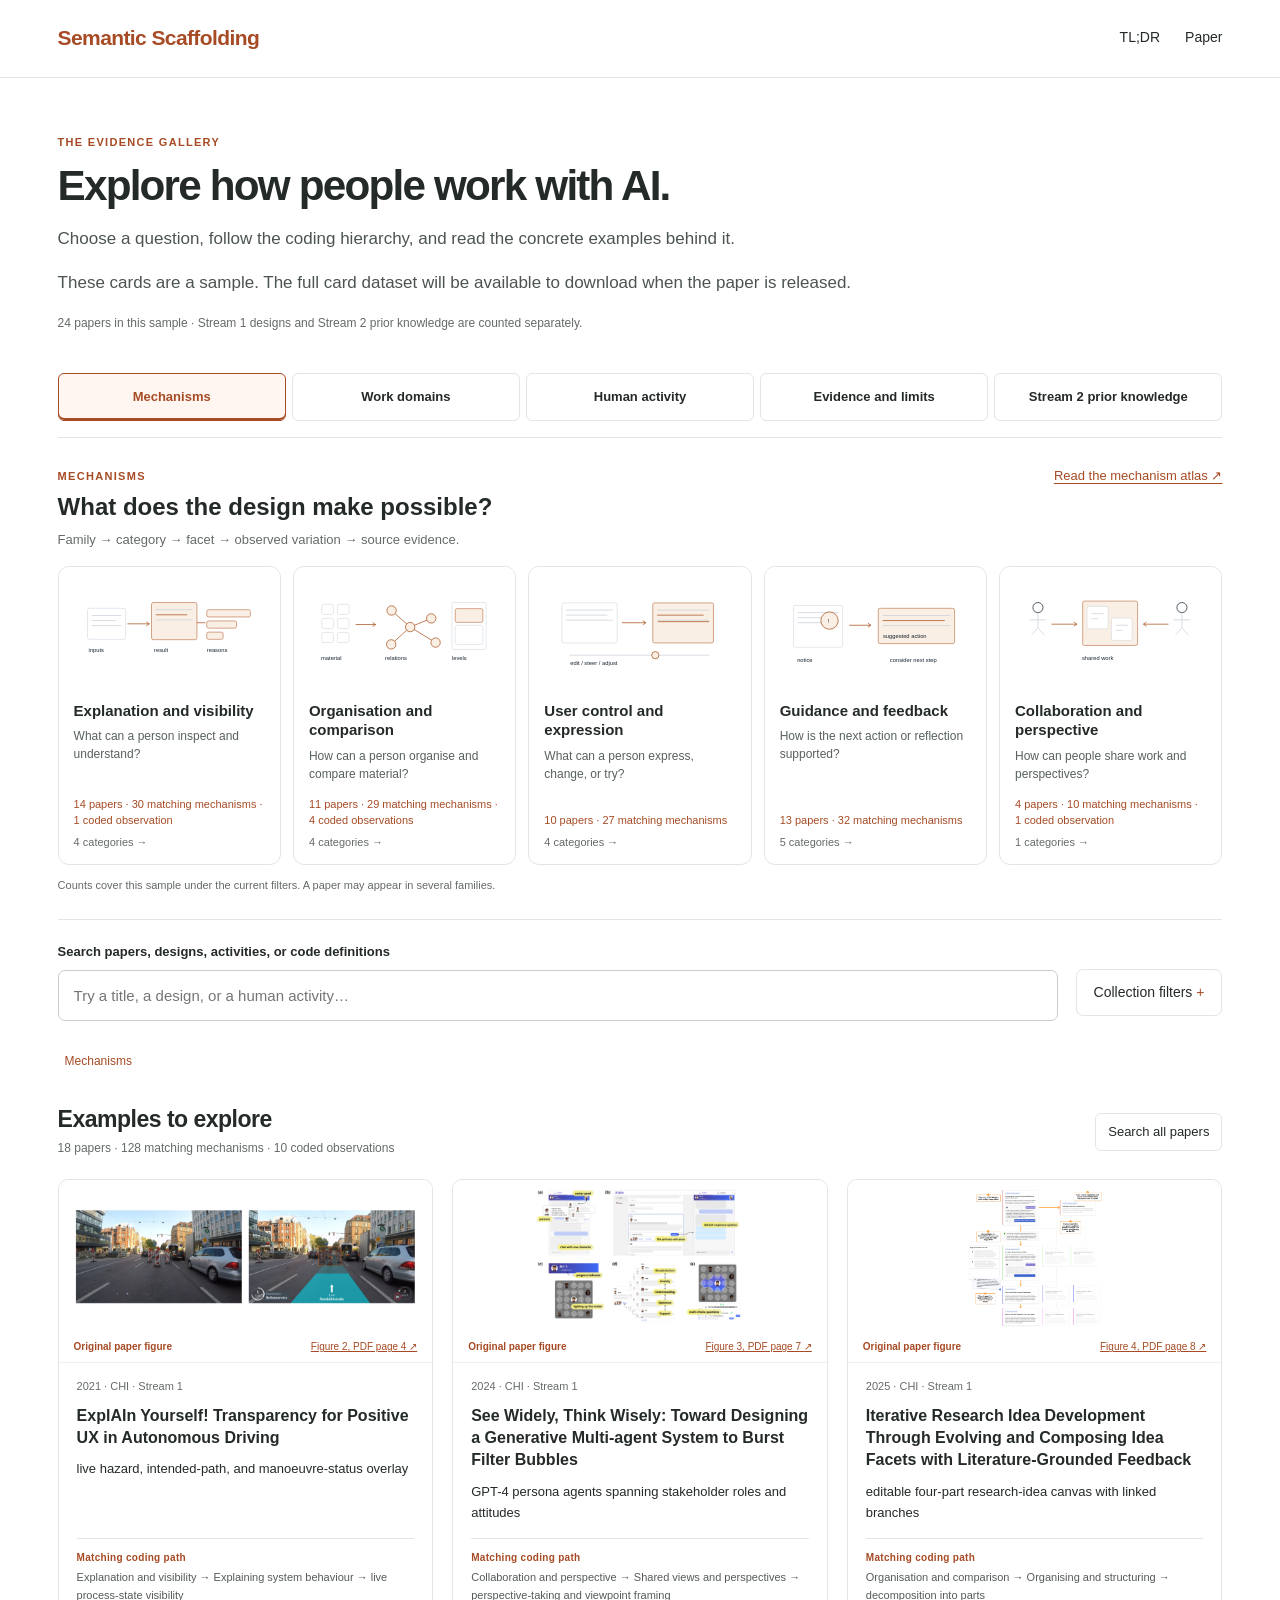
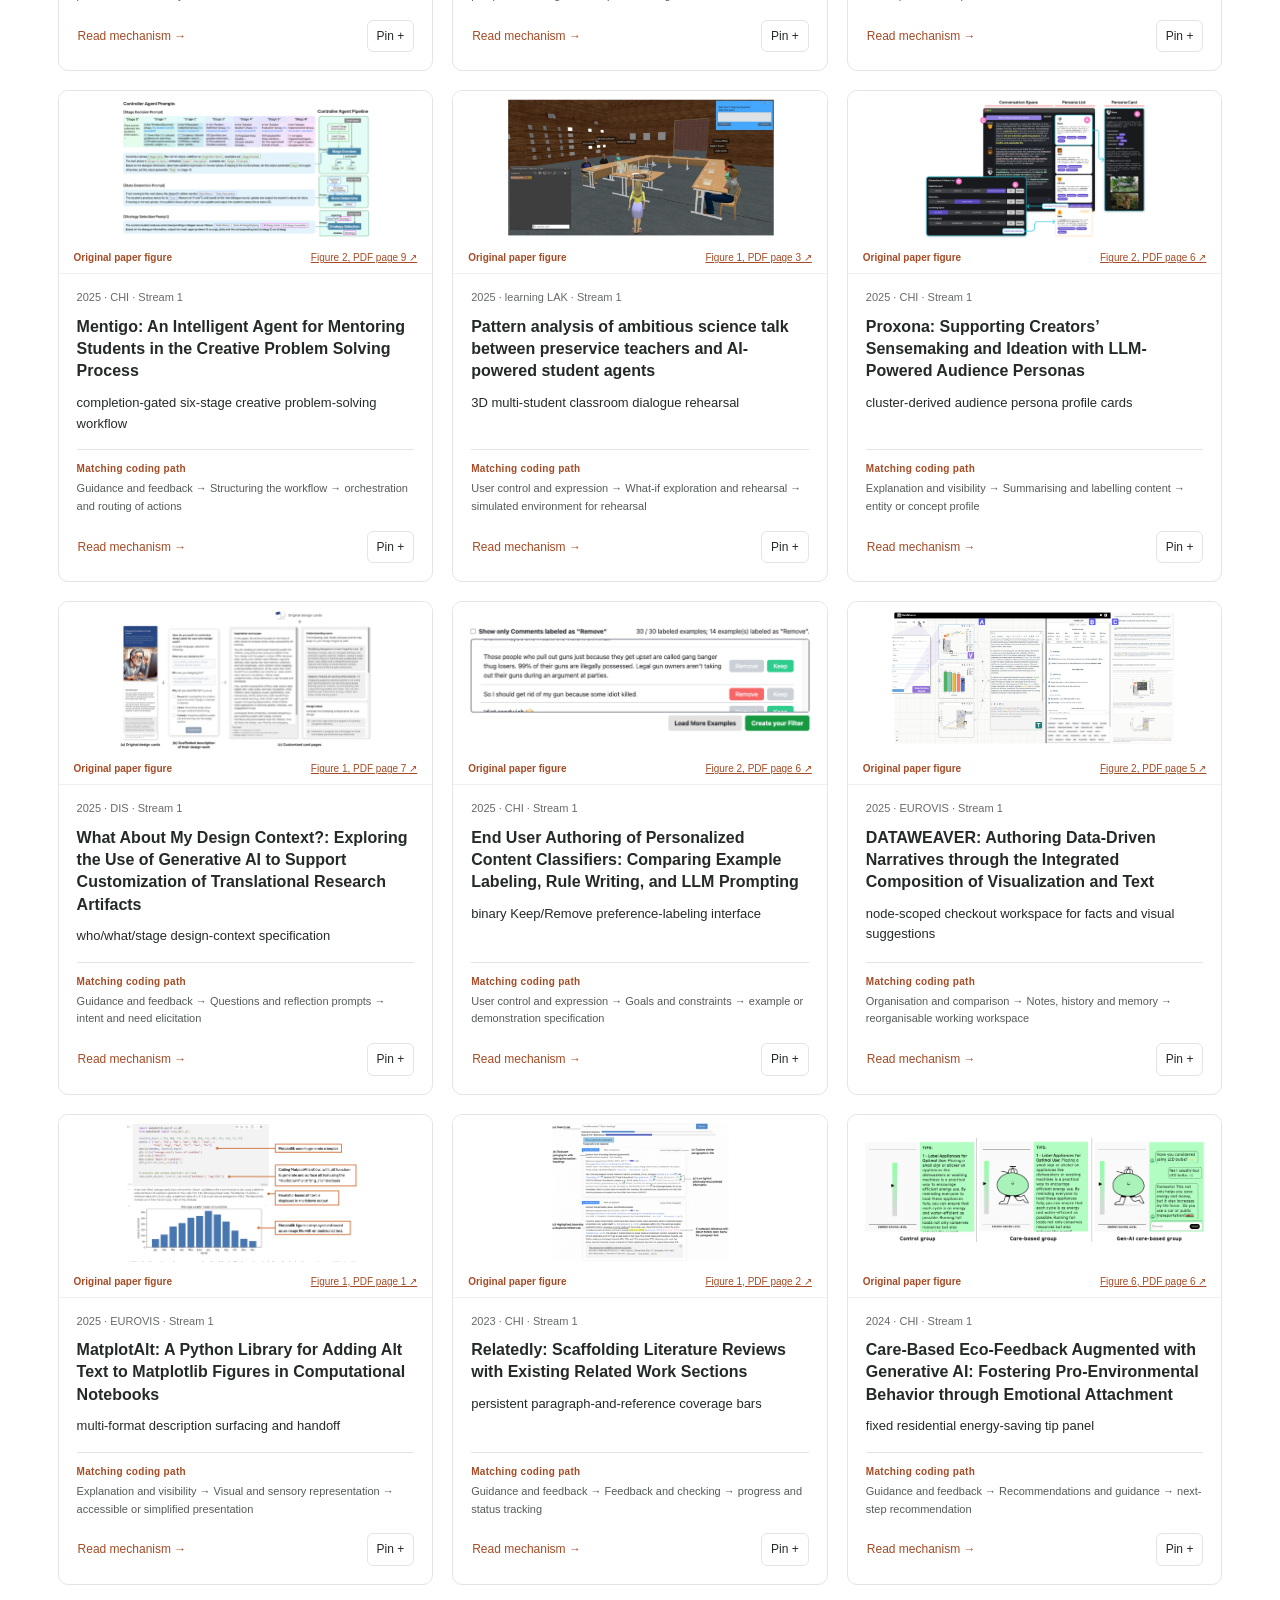
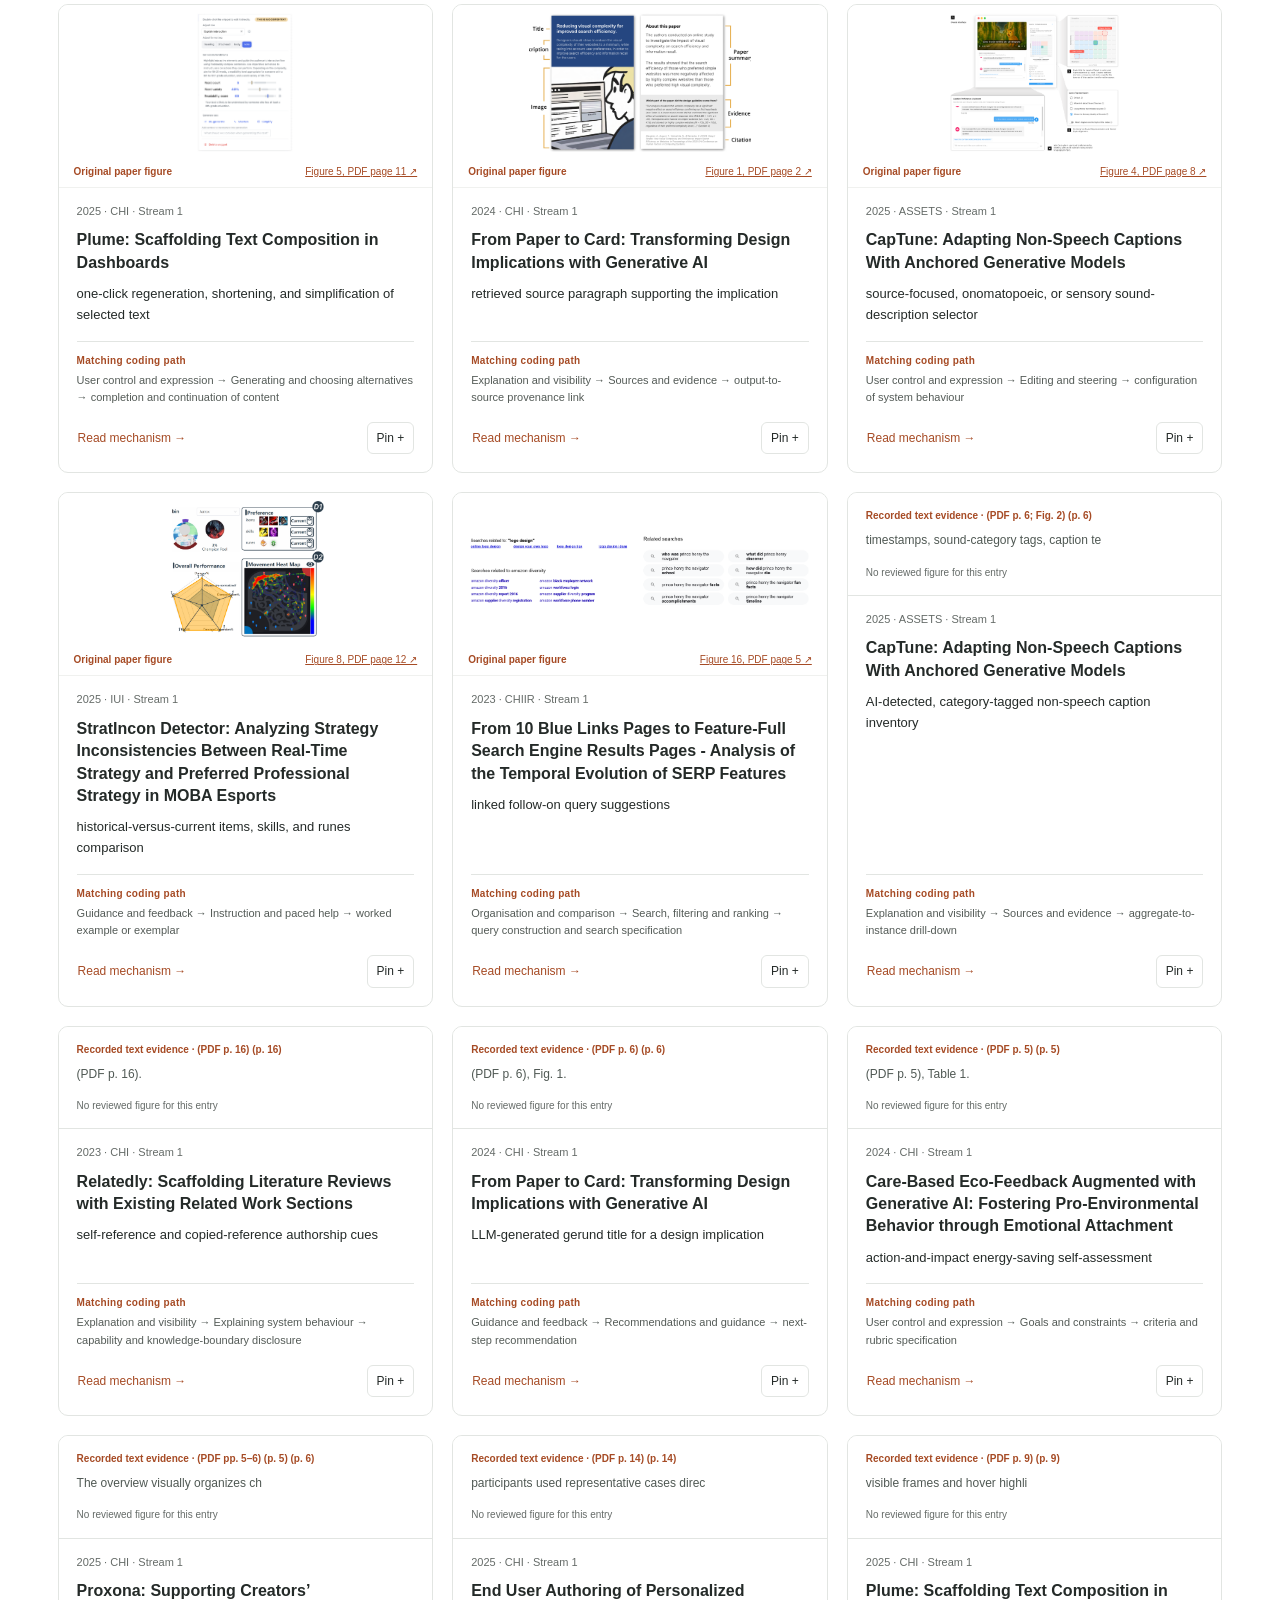
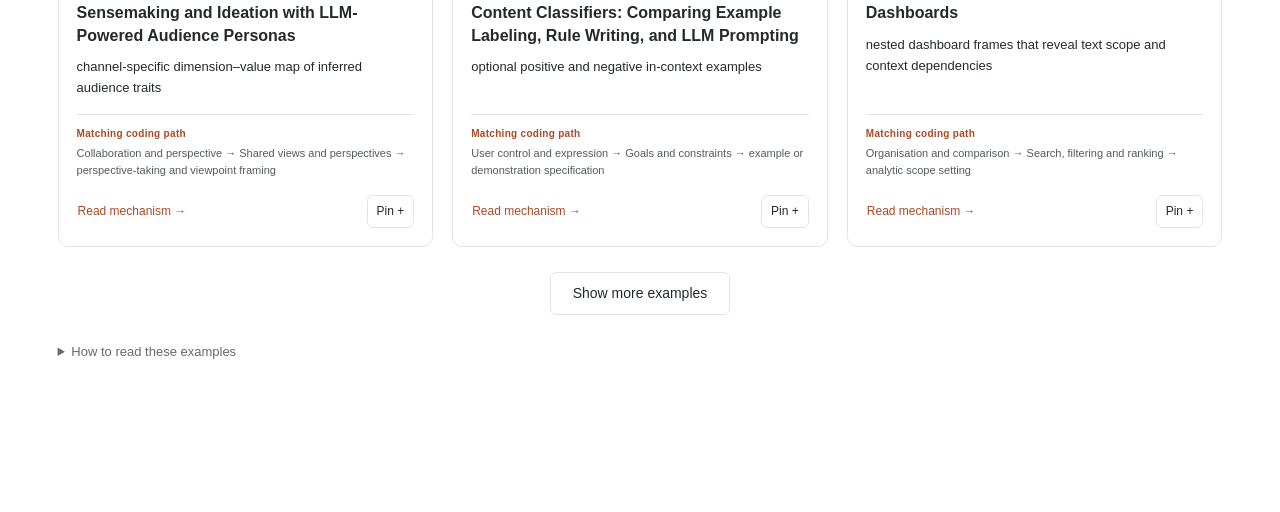
==== card-gallery.html @ 91da5e87 "Publish the working draft with a sample evidence gallery" ====
<!DOCTYPE html>

<html lang="en"><head><meta charset="utf-8"/><meta content="width=device-width,initial-scale=1" name="viewport"/>
<title>Explore the evidence · Semantic Scaffolding</title>
<link href="paper-cards.css" rel="stylesheet"/><link href="unified-cards.css" rel="stylesheet"/>
<script defer="" src="paper-cards.js"></script><script defer="" src="unified-cards.js"></script><link href="https://semantic-scaffoldings.github.io/card-gallery.html" rel="canonical"/><style>.public-draft-label{font:500 .72rem/1.4 system-ui;color:#6c7470;letter-spacing:.06em;text-transform:uppercase}.reader-project-context:empty{display:none}</style></head>
<body><a class="skip" href="#card-results">Skip to examples</a>
<header class="gallery-header"><a class="brand" href="index.html">Semantic Scaffolding</a><nav aria-label="Publication"><a href="index.html">TL;DR</a><a href="living-paper.html">Paper</a></nav></header>
<main>
<header class="gallery-intro"><p class="eyebrow">The evidence gallery</p><h1>Explore how people work with AI.</h1><p>Choose a question, follow the coding hierarchy, and read the concrete examples behind it.</p><p class="gallery-sample-note">These cards are a sample. The full card dataset will be available to download when the paper is released.</p><p class="inventory">24 papers in this sample · Stream 1 designs and Stream 2 prior knowledge are counted separately.</p></header>
<section aria-labelledby="family-heading" class="design-entry"><nav aria-label="Ways to explore the evidence" class="coding-lenses" id="coding-lenses"></nav><div class="section-heading"><div><p class="eyebrow" id="route-eyebrow">Mechanisms</p><h2 id="family-heading">What does the design make possible?</h2><p class="route-description" id="route-description">Family → category → facet → observed variation → source evidence.</p></div><a href="design-space-atlas.html" id="route-atlas-link">Read the mechanism atlas ↗</a></div><div aria-live="polite" class="family-tiles" id="family-tiles"><p class="loading-state">Loading the mechanism families…</p></div><p class="family-count-scope" id="family-count-scope"></p></section>
<section aria-label="Explore examples" class="gallery-workspace">
<div class="gallery-toolbar"><div class="gallery-search"><label for="gallery-search">Search papers, designs, activities, or code definitions</label><input autocomplete="off" id="gallery-search" placeholder="Try a title, a design, or a human activity…" type="search"/><div class="code-search" hidden="" id="code-search"></div></div><details class="gallery-filters"><summary>Collection filters <span id="filter-badge"></span></summary><div class="filter-fields">
<label for="filter-view">Browse<select id="filter-view"><option value="ai">AI systems</option><option value="theory">Theory &amp; prior work</option><option value="pending">Awaiting scope check</option><option value="all">All sample papers</option></select></label>
<label for="filter-type">Card type<select id="filter-type"><option value="">All card types</option><option value="mechanism">Mechanism</option><option value="lineage">Theory lineage</option><option value="claim">Knowledge claim</option></select></label>
<label for="filter-stream">Stream<select id="filter-stream"><option value="">Both streams</option><option>Stream 1</option><option>Stream 2</option></select></label>
<label for="filter-learning">Learning membership<select id="filter-learning"><option value="">All assessments</option><option value="within">Proposed within</option><option value="outside">Assessed outside</option><option value="unassessed">Unassessed</option></select></label>
<label for="filter-year">Publication year<select id="filter-year"><option value="">All years</option></select></label>
<label for="filter-scope">Scope state<select id="filter-scope"><option value="">All scope states</option><option value="retained_ai_indication">AI indication retained</option><option value="owner_checked_ai">Owner checked AI</option><option value="awaiting_owner_check">Awaiting AI check</option><option value="pending">Pending reconciliation</option><option value="comparison_only">Non-AI comparison</option><option value="retained_full_text_correction">Retained correction</option><option value="prior_work">Stream 2 prior work</option></select></label>
<button id="clear-filters" type="button">Reset exploration</button></div></details></div>
<div class="coding-navigation" id="coding-navigation"></div>
<div class="results-heading"><div><h2 id="results-title">Examples to explore</h2><p aria-live="polite" id="gallery-count" role="status">Loading the paper index…</p></div><button id="all-papers" type="button">Search sample papers</button></div>
<p class="gallery-notice" hidden="" id="gallery-notice" role="status"></p><div class="example-grid" id="card-results"></div><button class="more-papers" hidden="" id="more-papers" type="button">Show more examples</button>
<details class="coverage-note"><summary>How to read these examples</summary><p>Codes describe recorded designs and activities. Their presence is not evidence of effectiveness. Counts use distinct papers and exact matching mechanisms or coded observations after your filters. Categories may overlap. Original figures appear only where a reviewed crop matches the exact mechanism and card version; other examples show their recorded text evidence. A paper without current source-bound coding remains searchable in All papers.</p><p id="coding-coverage"></p><a href="living-paper.html#review-method">Review methods</a> · <a href="living-paper.html#review-method">Review methods</a></details>
</section>
<aside aria-label="Pinned examples" class="comparison-tray" hidden="" id="comparison-tray"></aside>
<dialog aria-labelledby="comparison-title" class="comparison-dialog" id="comparison-dialog"><div class="detail-tools"><h2 id="comparison-title">Compare examples</h2><button data-close-compare="" type="button">Close comparison</button></div><p>Only recorded design, activity, and evidence are shown. Missing information stays unreported.</p><div id="comparison-content"></div></dialog>
<dialog aria-label="Paper cards" class="gallery-detail" id="paper-detail"><div class="empty-detail"><h2>Choose an example</h2><p>Read its recorded design and source evidence here.</p></div></dialog>
<noscript><section class="gallery-workspace"><h2>Explore the design families</h2><p>The static atlas includes family and category definitions, illustrations, and linked examples.</p><ul><li><a href="design-space-atlas.html#FC-A1">Explanation and visibility</a></li><li><a href="design-space-atlas.html#FC-A2">Organisation and comparison</a></li><li><a href="design-space-atlas.html#FC-A3">User control and expression</a></li><li><a href="design-space-atlas.html#FC-A4">Guidance and feedback</a></li><li><a href="design-space-atlas.html#FC-A5">Collaboration and perspective</a></li></ul><p><a href="design-space-atlas.html">All categories and facets in the design atlas</a> · <a href="paper-cards-data/index.json">Download the sample paper index</a></p></section><style>.family-tiles,.coding-lenses,.gallery-workspace:has(#card-results){display:none}</style></noscript>
</main></body></html>
---- paper-cards.css ----
.card-reading{min-width:0;overflow-wrap:anywhere}.card-reading h2{font-size:25px;line-height:1.25;margin:6px 0 12px}.card-reading .eyebrow{color:#a9502c;font-size:10px;font-weight:600;text-transform:uppercase;letter-spacing:1px}.card-reading .detail-meta,.card-provenance{font-size:12px;color:#766d61}.detail-tabs{display:flex;gap:7px;flex-wrap:wrap;margin:18px 0}.detail-tabs button,.card-section-nav button{font:inherit;font-size:14px;padding:7px 10px;border:1px solid #ded6ca;background:#fffaf2;border-radius:6px;cursor:pointer;color:inherit}.detail-tabs button[aria-pressed=true]{background:#a9502c;color:#fff;border-color:#a9502c}.card-overview{padding:17px;background:#faf2e5;border:1px solid #e8dac7;border-radius:10px;margin:18px 0}.card-overview>.eyebrow{margin:0 0 12px}.card-overview dl{display:grid;grid-template-columns:1fr 1fr;gap:16px;margin:0}.card-overview dt{font-size:14px;font-weight:600;margin-bottom:5px}.card-overview dd{font-size:16px;line-height:1.6;margin:0;color:#504c42}.card-section-nav{display:flex;flex-wrap:wrap;gap:7px;margin:20px 0;padding:12px 0;border-block:1px solid #e4ddd1}.card-section-nav button:hover{border-color:#a9502c}.card-section{margin:25px 0;scroll-margin-top:20px}.card-section h3{font-size:20px;line-height:1.3}.card-section h4{font-size:16px;line-height:1.4}.card-section p{font-size:16px;line-height:1.65}.card-row{display:grid;grid-template-columns:minmax(95px,23%) minmax(0,1fr);gap:12px;border-top:1px solid #eee6d8;padding:11px 0;font-size:16px;white-space:pre-wrap;line-height:1.6}.card-key{color:#82715a;font-size:14px}.card-value blockquote{margin:10px 0;padding-left:12px;border-left:2px solid #d6ad86;color:#536159}.card-provenance{border-top:1px solid #e4ddd1;padding-top:14px}.paper-tile{width:100%;display:block;text-align:left;border:1px solid #ded6ca;border-radius:9px;background:#fffdf8;margin:0 0 10px;padding:14px;cursor:pointer;color:inherit}.paper-tile:hover,.paper-tile[aria-pressed=true]{border-color:#a9502c;background:#fff5e8}.paper-tile strong{font-size:15px;line-height:1.4;display:block}.paper-tile small{display:block;margin:6px 0;color:#776e61;font-size:11px}.tile-types{display:flex;flex-wrap:wrap;gap:5px;font-size:10px}.tile-types span{border-radius:15px;padding:3px 7px;background:#f1e9dc;color:#825431}.card-reading :focus-visible{outline:3px solid #ce8250;outline-offset:3px}@media(max-width:600px){.card-overview dl{grid-template-columns:1fr}.card-row{display:block;line-height:1.6}.card-key{margin-bottom:5px}}
.card-use-note{padding:10px 14px;border-left:3px solid #a9502c;background:#fff5e8;color:#594839;font-size:14px;line-height:1.5}
.card-reader{font-size:var(--reader-small,14px);line-height:1.5;margin:12px 0 18px;color:#504c42}.card-reader strong{font-weight:600}

.card-provenance summary{font-size:14px;cursor:pointer;color:#655d52}.card-provenance>p{font-size:12px;line-height:1.6;margin:12px 0 0}
.card-notes .card-value>p{margin:0 0 10px}.card-notes .card-value>:last-child{margin-bottom:0}.card-notes code{font-size:.9em;padding:1px 4px;border-radius:3px;background:#f3f4f3;color:inherit;white-space:normal;overflow-wrap:anywhere}
---- unified-cards.css ----
:root{color-scheme:light;--orange:#a64b25;--ink:#242a28;--muted:#656b68;--line:#e2e5e2;--paper:#fff;--tint:#fff6f1}*{box-sizing:border-box}body{margin:0;background:#fff;color:var(--ink);font:15px/1.55 "Segoe UI",Arial,sans-serif}a{color:var(--orange)}button,input,select{font:inherit;color:inherit}button,a,input,select,summary{touch-action:manipulation}button,summary{cursor:pointer}button:disabled{cursor:default;opacity:.45}:focus-visible{outline:3px solid var(--orange);outline-offset:4px}button{border:1px solid var(--line);border-radius:6px;background:#fff;padding:9px 13px}button:hover{border-color:var(--orange)}[hidden]{display:none!important}.skip{position:fixed;z-index:20;top:-60px;left:12px;background:#fff;padding:10px}.skip:focus{top:0}.gallery-header{display:flex;justify-content:space-between;align-items:center;padding:22px 4.5%;border-bottom:1px solid var(--line);gap:20px}.brand{text-decoration:none;font-size:21px;font-weight:650;letter-spacing:-.6px}.gallery-header nav{display:flex;gap:25px}.gallery-header nav a{color:var(--ink);text-decoration:none;font-size:14px}.gallery-intro,.design-entry,.gallery-workspace{max-width:1550px;margin:auto;padding-inline:4.5%}.gallery-intro{padding-block:45px 28px}.eyebrow{font-size:11px;font-weight:650;text-transform:uppercase;letter-spacing:1.3px;color:var(--orange)}h1{font-size:clamp(29px,3.3vw,47px);line-height:1.13;font-weight:620;letter-spacing:-1.8px;margin:8px 0 17px}.gallery-intro>p:not(.eyebrow):not(.inventory){font-size:17px;color:#4c5450;max-width:800px}.gallery-intro .inventory{font-size:12px;color:var(--muted);margin-top:18px}.section-heading{display:flex;align-items:baseline;justify-content:space-between;gap:20px;margin-bottom:16px}.section-heading h2{font-size:18px;font-weight:600;margin:0}.section-heading>a{font-size:13px;text-underline-offset:3px}.family-tiles{display:grid;grid-template-columns:repeat(5,minmax(0,1fr));gap:12px}.family-tile{text-align:left;display:flex;flex-direction:column;min-width:0;padding:0;border:1px solid var(--line);border-radius:11px;overflow:hidden;background:#fff}.family-tile[aria-pressed=true]{border-color:var(--orange);box-shadow:0 0 0 1px var(--orange)}.family-tile img{width:100%;height:142px;object-fit:contain;display:block;background:#fff;flex:none}.family-label{font-size:15px;line-height:1.3;font-weight:650;padding:16px 15px 7px}.family-description{font-size:12px;line-height:1.5;color:#58615b;padding:0 15px;display:-webkit-box;-webkit-line-clamp:3;-webkit-box-orient:vertical;overflow:hidden}.family-tile small{font-size:11px;line-height:1.5;color:var(--orange);padding:13px 15px 15px;margin-top:auto}.coding-lenses{display:flex;flex-wrap:wrap;align-items:center;gap:8px;margin:20px 0 32px}.coding-lenses>span{font-size:12px;color:var(--muted);margin-right:5px}.coding-lenses button{padding:7px 12px;border-radius:20px;font-size:13px}.coding-lenses button[aria-pressed=true]{background:var(--orange);color:#fff;border-color:var(--orange)}.gallery-workspace{padding-bottom:150px}.gallery-toolbar{display:flex;align-items:flex-start;gap:18px;padding:22px 0;border-top:1px solid var(--line);position:relative}.gallery-search{flex:1;min-width:0}.gallery-search label{display:block;font-size:13px;font-weight:600;margin-bottom:8px}.gallery-search input{font-size:15px;display:block;width:100%;border:1px solid #c8ceca;padding:13px 15px;border-radius:7px;background:#fff}.gallery-filters{margin-top:27px;flex:0 0 auto}.gallery-filters>summary{list-style:none;border:1px solid var(--line);border-radius:7px;padding:12px 17px;font-size:14px;background:#fff}.gallery-filters>summary:after{content:' +';color:var(--orange)}.gallery-filters[open]>summary:after{content:' −'}.filter-fields{display:grid;grid-template-columns:1fr 1fr;gap:14px;position:absolute;z-index:5;right:0;top:100px;width:min(520px,100%);padding:22px;border:1px solid var(--line);border-radius:10px;background:#fff;box-shadow:0 12px 30px #20332918}.filter-fields label{font-size:12px;font-weight:600}.filter-fields select{display:block;width:100%;max-width:100%;margin-top:7px;padding:8px;border:1px solid var(--line);border-radius:5px;background:#fff;font-size:13px}.filter-fields button{grid-column:1/-1}.code-search{margin-top:8px;border:1px solid var(--line);border-radius:8px;padding:12px;display:flex;flex-wrap:wrap;gap:7px}.code-search>p{width:100%;font-size:12px;color:var(--muted);margin:0 0 3px}.code-search button{font-size:12px;text-align:left}.code-search small{display:block;max-width:300px;color:var(--muted);font-size:10px;margin-top:4px}.coding-navigation{scroll-margin-top:20px}.coding-breadcrumbs{display:flex;flex-wrap:wrap;align-items:center;gap:7px;font-size:12px;margin:3px 0 16px}.coding-breadcrumbs>button{font-size:12px;padding:4px 7px;border:0;color:var(--orange)}.coding-breadcrumbs>button[aria-current=page]{background:var(--tint);color:var(--ink)}.coding-breadcrumbs>span{color:#9a9e9c}.code-definition{max-width:850px;margin:20px 0}.code-definition h2{font-size:27px;line-height:1.2;letter-spacing:-.5px;margin:6px 0 10px}.code-definition p{color:#58615b;margin:0}.node-choices{display:grid;grid-template-columns:repeat(auto-fit,minmax(235px,1fr));gap:10px;margin:18px 0}.node-choices button{text-align:left;padding:15px 17px;display:flex;flex-direction:column;gap:8px}.node-choices strong{font-size:14px}.node-choices span{font-size:12px;color:var(--muted)}.node-choices small{font-size:11px;color:var(--orange);margin-top:auto}.sibling-codes{margin:17px 0;font-size:12px}.sibling-codes summary{color:var(--muted)}.sibling-buttons{display:flex;flex-wrap:wrap;gap:7px;margin-top:10px}.sibling-buttons button{font-size:12px;padding:6px 10px}.selected-codes{font-size:12px}.selected-codes button{font-size:12px;margin:3px}.results-heading{display:flex;align-items:center;justify-content:space-between;gap:15px;margin:30px 0 20px}.results-heading h2{font-size:23px;line-height:1.25;margin:0 0 6px;font-weight:600;letter-spacing:-.5px}.results-heading button{font-size:13px;padding:8px 12px;flex:none}#gallery-count{font-size:12px;color:var(--muted);margin:0;min-height:20px}.example-grid{display:grid;grid-template-columns:repeat(3,minmax(0,1fr));gap:19px;align-items:stretch}.example-card{border:1px solid var(--line);border-radius:10px;overflow:hidden;background:#fff;min-width:0;display:flex;flex-direction:column}.example-card[data-selected=true]{border-color:var(--orange)}.example-visual{margin:0;position:relative;background:#fff;border-bottom:1px solid #f0f1ef;height:183px;overflow:hidden}.example-visual img{width:100%;height:155px;display:block;object-fit:contain;padding:8px 15px}.example-visual figcaption{position:absolute;bottom:5px;right:11px;left:11px;text-align:right;font-size:9px;line-height:1.3;color:#737b75}.example-typography{height:183px;display:flex;flex-direction:column;justify-content:center;gap:10px;padding:27px 24px;background:linear-gradient(110deg,#fff 0%,#fff6f0 100%);border-bottom:1px solid #f0f1ef;color:var(--orange)}.example-typography span{text-transform:uppercase;letter-spacing:1px;font-size:10px}.example-typography strong{font-size:25px;line-height:1.15;font-weight:500;max-width:260px}.example-body{padding:18px;display:flex;flex:1;flex-direction:column;min-width:0}.example-meta{font-size:11px;line-height:1.4;color:var(--muted);margin:0 0 10px}.example-card h3{font-size:16px;line-height:1.4;font-weight:600;margin:0 0 10px}.example-card h3 button{font:inherit;border:0;padding:0;text-align:left;border-radius:2px;background:transparent}.example-card h3 button:hover{color:var(--orange)}.example-summary{font-size:13px;line-height:1.6;color:#59615c;margin:0 0 15px}.match-reason{font-size:11px;line-height:1.5;margin:auto 0 0;padding-top:11px;border-top:1px solid var(--line);color:#545b57}.match-reason span{display:block;color:var(--orange);font-size:10px;font-weight:650;letter-spacing:.3px;margin-bottom:3px}.example-actions{display:flex;gap:10px;align-items:center;justify-content:space-between;margin-top:15px}.example-actions button{font-size:12px;padding:6px 9px}.example-actions button:first-child{border-color:transparent;padding-left:0;color:var(--orange)}.example-actions [aria-pressed=true]{background:var(--tint);border-color:var(--orange);color:var(--orange)}.more-papers{display:block;margin:25px auto;font-size:14px;padding:10px 22px}.empty-state,.loading-state{grid-column:1/-1;padding:30px;background:#fafbfa;border:1px solid var(--line);border-radius:8px;color:var(--muted)}.empty-state h3{color:var(--ink);margin-top:0}.empty-state button{font-size:13px}.gallery-notice{padding:12px 17px;border-left:3px solid var(--orange);background:var(--tint);font-size:13px}.coverage-note{font-size:12px;color:var(--muted);margin-top:27px;max-width:830px}.coverage-note summary{font-size:13px;cursor:pointer}.comparison-tray{position:fixed;z-index:10;bottom:18px;left:4.5%;right:4.5%;background:#fff;box-shadow:0 4px 30px #17301b20;border:1px solid #c4cec7;border-radius:11px;padding:13px 17px;display:flex;gap:15px;align-items:center}.comparison-tray>strong{font-size:12px;white-space:nowrap}.pin-list{flex:1;display:flex;flex-wrap:wrap;gap:5px;min-width:0}.pin-list button{font-size:10px;padding:5px 7px;text-align:left;max-width:215px;white-space:nowrap;overflow:hidden;text-overflow:ellipsis}.comparison-tray>#open-comparison{font-size:12px;color:#fff;background:var(--orange);border-color:var(--orange);white-space:nowrap}.pin-hint{font-size:10px;color:var(--muted)}dialog{color:var(--ink);border:1px solid var(--line);border-radius:13px;padding:25px 30px;background:#fff}dialog::backdrop{background:#1b302955;backdrop-filter:blur(2px)}.gallery-detail{position:fixed;inset:18px 20px 18px auto;max-height:calc(100dvh - 36px);height:calc(100dvh - 36px);width:min(840px,calc(100vw - 40px));max-width:calc(100vw - 40px);margin:0;overflow:auto;overflow-wrap:anywhere}.detail-tools{display:flex;align-items:center;justify-content:space-between;gap:20px;font-size:12px;border-bottom:1px solid var(--line);padding-bottom:15px;margin-bottom:24px}.detail-tools button{font-size:12px;padding:7px 11px}.detail-loading{padding:25px;color:var(--muted)}.matched-unit{margin-bottom:30px;padding-bottom:25px;border-bottom:2px solid var(--orange)}.matched-unit h2{font-size:23px;font-weight:550;line-height:1.35;margin:8px 0 18px}.matched-unit dl{font-size:13px;line-height:1.6}.matched-unit dl>div{display:grid;grid-template-columns:120px minmax(0,1fr);gap:12px;margin:10px 0}.matched-unit dt{font-weight:600;color:var(--muted)}.matched-unit dd{margin:0}.matched-unit>a{font-size:13px;margin-right:15px}.matched-unit blockquote{font-size:15px;line-height:1.65;margin:18px 0;padding-left:16px;border-left:3px solid #d99a7d}.unit-source-note,.unit-binding,.source-reference{font-size:12px;color:var(--muted)}.unit-evidence{margin-top:24px;font-size:13px}.unit-evidence>summary{color:var(--orange);margin-bottom:12px}.unit-binding{margin-top:20px}.card-reading .card-reader{display:none}.gallery-detail .card-reading .card-overview{background:#fff;border-color:var(--line)}.gallery-detail .detail-tabs button,.gallery-detail .card-section-nav button{background:#fff}.gallery-detail .detail-tabs button[aria-pressed=true]{background:var(--orange)}.gallery-detail .card-section-nav{border-color:var(--line)}.gallery-detail .card-use-note{background:var(--tint)}.comparison-dialog{max-width:calc(100vw - 40px);width:1400px;max-height:calc(100dvh - 50px);overflow:auto}.comparison-dialog>.detail-tools h2{font-size:22px;letter-spacing:-.5px;margin:0}.comparison-dialog>p{font-size:13px;color:var(--muted)}.comparison-grid{display:grid;grid-template-columns:repeat(var(--compare-count),minmax(245px,1fr));gap:18px;overflow-x:auto;padding-bottom:15px}.comparison-grid>article{border:1px solid var(--line);border-radius:8px;padding:17px;min-width:0}.comparison-grid h3{font-size:16px;line-height:1.4;margin:0 0 10px}.comparison-grid article>p{font-size:12px;color:var(--muted)}.comparison-grid section{border-top:1px solid var(--line);padding-block:14px}.comparison-grid h4{font-size:13px;margin:0 0 7px;color:var(--orange)}.comparison-grid section p{font-size:13px;line-height:1.6;margin:0}.comparison-grid .example-visual,.comparison-grid .example-typography{height:160px;margin-bottom:20px}.comparison-grid .example-visual img{height:135px}.comparison-grid button{font-size:12px}.gallery-analysis-context{margin-top:20px;padding:15px 18px;border:1px solid var(--line);border-left:3px solid var(--orange);border-radius:7px;font-size:13px}.gallery-analysis-context>span{font-size:11px;display:block;color:var(--orange)}.gallery-analysis-context strong{font-size:17px;display:block}.gallery-analysis-context a{margin-right:20px}.gallery-analysis-context p{margin:6px 0 10px}
@media(min-width:1500px){.example-grid{grid-template-columns:repeat(4,minmax(0,1fr))}}@media(max-width:1050px){.family-tiles{gap:8px}.family-tile img{height:115px}.family-label{font-size:13px;padding:13px 10px 7px}.family-description{font-size:11px;padding-inline:10px}.family-tile small{font-size:10px;padding:10px}.example-grid{grid-template-columns:repeat(2,minmax(0,1fr))}.pin-hint{display:none}.pin-list button{max-width:150px}.comparison-tray{gap:10px}}@media(max-width:700px){.gallery-header{padding:17px 5%}.brand{font-size:17px}.gallery-header nav{gap:15px;font-size:12px}.gallery-header nav a{font-size:12px}.gallery-intro{padding-top:30px}h1{letter-spacing:-1px}.gallery-intro>p:not(.eyebrow):not(.inventory){font-size:15px}.section-heading{align-items:flex-start}.section-heading h2{font-size:16px;max-width:220px}.section-heading>a{font-size:11px;text-align:right;max-width:120px}.family-tiles{grid-template-columns:repeat(2,minmax(0,1fr));gap:10px}.family-tile:last-child{grid-column:1/-1;display:grid;grid-template-columns:40% 1fr;grid-template-rows:auto auto auto}.family-tile:last-child img{grid-row:1/4;height:145px;align-self:center}.family-tile:last-child .family-label{padding-top:18px}.family-tile img{height:116px}.family-label{font-size:14px;padding:11px 13px 6px}.family-description{font-size:11px;padding-inline:13px;-webkit-line-clamp:2}.family-tile small{padding:10px 13px 12px}.coding-lenses{margin-top:17px;gap:6px}.coding-lenses button{font-size:11px;padding:6px 10px}.coding-lenses>span{width:100%}.gallery-toolbar{flex-direction:column;gap:9px}.gallery-search{width:100%}.gallery-search label{font-size:12px}.gallery-search input{font-size:14px}.gallery-filters{margin-top:0;align-self:flex-end}.gallery-filters>summary{font-size:12px;padding:8px 12px}.filter-fields{position:static;box-shadow:none;width:100%;margin-top:10px;grid-template-columns:1fr 1fr;padding:14px}.gallery-filters[open]{align-self:stretch}.node-choices{grid-template-columns:1fr 1fr;gap:8px}.node-choices button{padding:12px}.node-choices strong{font-size:12px}.node-choices span{font-size:11px}.node-choices small{font-size:10px}.code-definition h2{font-size:24px}.code-definition p{font-size:13px}.results-heading h2{font-size:20px}.results-heading button{font-size:11px}.example-grid{gap:12px}.example-body{padding:13px}.example-card h3{font-size:14px}.example-summary{font-size:12px}.example-visual,.example-typography{height:140px}.example-visual img{height:118px;padding-inline:6px}.example-visual figcaption{font-size:8px}.example-typography{padding:17px}.example-typography strong{font-size:20px}.example-actions{flex-wrap:wrap;gap:5px}.example-actions button{font-size:11px}.comparison-tray{left:10px;right:10px;bottom:10px;padding:10px;flex-wrap:wrap;gap:7px}.pin-list{order:3;flex-basis:100%;flex-wrap:nowrap;overflow:auto}.pin-list button{flex:none;max-width:140px}.comparison-tray>#open-comparison{margin-left:auto}.gallery-detail{inset:8px 8px 8px auto;max-width:calc(100vw - 16px);width:calc(100vw - 16px);height:calc(100dvh - 16px);max-height:calc(100dvh - 16px);padding:18px}.matched-unit h2{font-size:20px}.matched-unit dl>div{display:block}.matched-unit dt{margin-bottom:4px}.comparison-dialog{padding:18px;max-width:calc(100vw - 16px)}.comparison-grid{grid-template-columns:repeat(var(--compare-count),minmax(260px,1fr))}.card-row{display:block}.card-key{margin-bottom:5px}}
@media(max-width:420px){.example-grid{grid-template-columns:1fr}.example-visual,.example-typography{height:170px}.example-visual img{height:148px}.example-card h3{font-size:16px}.example-summary{font-size:13px}.example-actions{flex-wrap:nowrap}.node-choices{grid-template-columns:1fr}.gallery-header nav{gap:11px}.gallery-header nav a{font-size:11px}.brand{font-size:16px}}
@media(prefers-reduced-motion:no-preference){.family-tile,.example-card{transition:border-color .15s,box-shadow .15s}.family-tile:hover{box-shadow:0 4px 13px #a64b2512}}@media print{.gallery-header,.gallery-toolbar,.comparison-tray,.gallery-detail{display:none}.example-grid{grid-template-columns:repeat(2,1fr)}}
/* Gallery illustrations crop the shared atlas asset to the concept drawing. */
.family-tile .family-illustration{display:block;width:100%;height:142px;padding:18px 10px 3px;background:#fff;flex:none}.family-description{-webkit-line-clamp:3;font-size:12px}.matched-illustration{margin:20px 0 22px;border:1px solid var(--line);border-radius:9px;overflow:hidden}.matched-illustration>a{display:block;background:#fff}.matched-illustration img{display:block;width:100%;max-height:310px;object-fit:contain;padding:10px}.matched-illustration figcaption{padding:10px 13px;border-top:1px solid var(--line);font-size:11px;line-height:1.5;background:#fff}.matched-illustration figcaption>span{display:block}.matched-illustration .source-credit{color:var(--muted);font-size:10px;margin:4px 0 7px}.matched-illustration figcaption>a{display:inline-block;margin-right:16px;font-size:12px}.matched-summary{font-size:16px;line-height:1.6;color:var(--ink)}.evidence-highlight{padding:17px 18px;background:#fafbfa;border-left:3px solid var(--orange);margin:19px 0}.evidence-highlight h3{margin:0 0 9px;font-size:13px;font-weight:650;color:var(--orange)}.evidence-highlight blockquote{font-size:15px;line-height:1.65;margin:0;padding:0;border:0}.evidence-highlight>p{font-size:14px;line-height:1.6;margin:8px 0}.evidence-highlight .source-location{font-size:12px;color:var(--muted);margin-bottom:0}.matched-code-path{border-block:1px solid var(--line);padding:7px 0;margin:23px 0}.paper-context{margin:20px 0;font-size:13px}.paper-context>summary{font-weight:600}.paper-context dl{font-size:13px}.source-actions{display:flex;gap:18px;flex-wrap:wrap;font-size:13px;margin:20px 0}.matched-unit .unit-evidence{margin-top:20px}.matched-unit .unit-evidence>summary{font-size:13px;color:var(--muted)}
@media(max-width:1050px){.family-tile .family-illustration{height:115px;padding:14px 7px 3px}}@media(max-width:700px){.family-tile .family-illustration{height:116px;padding:15px 7px 3px}.family-tile:last-child .family-illustration{grid-row:1/4;height:145px;align-self:center}.matched-illustration img{max-height:220px}.matched-illustration figcaption{font-size:10px}.matched-illustration figcaption>a{font-size:11px}.matched-summary{font-size:14px}.evidence-highlight{padding:13px 14px}.evidence-highlight blockquote{font-size:14px}.family-description{font-size:11px}}

.family-count-scope{font-size:11px;line-height:1.5;color:var(--muted);margin:12px 0 0}.family-count-scope+.coding-lenses{margin-top:15px}

/* Equal-level routes lead into the source vocabulary, one level at a time. */
.coding-lenses{display:grid;grid-template-columns:repeat(5,minmax(0,1fr));gap:6px;margin:0 0 28px;padding-bottom:16px;border-bottom:1px solid var(--line)}
.coding-lenses button{border-radius:6px;min-height:48px;padding:10px 12px;line-height:1.35;font-weight:600;font-size:13px;text-align:center}
.coding-lenses button[aria-pressed=true]{background:var(--tint);color:var(--orange);border-color:var(--orange);box-shadow:inset 0 -2px var(--orange)}
.route-description{color:var(--muted);font-size:13px;margin:8px 0 0;max-width:760px}.section-heading .eyebrow{margin:0 0 6px}.section-heading h2{font-size:24px;line-height:1.3}
.family-tile .family-illustration{height:118px;padding-top:12px}.family-tile small{padding-bottom:5px}.family-next{font-size:11px;color:var(--muted);padding:0 15px 13px}.family-count-scope{margin-bottom:25px}
.coding-breadcrumbs{margin:5px 0 20px;align-items:stretch}.coding-breadcrumbs>span{align-self:center}.coding-breadcrumbs button{text-align:left;max-width:280px}.coding-breadcrumbs small{display:block;text-transform:uppercase;letter-spacing:.6px;font-size:9px;color:var(--muted)}
.hierarchy-level{margin:25px 0 30px}.hierarchy-level>h3{font-size:18px;margin:0 0 12px}.level-intro{font-size:13px;color:var(--muted);max-width:760px;margin-top:0}
.node-choices{grid-template-columns:repeat(3,minmax(0,1fr));align-items:stretch}.node-choices button{gap:8px;min-height:0;padding:16px 18px}.node-choices .node-level{font-size:10px;text-transform:uppercase;letter-spacing:.7px;color:var(--orange)}.node-choices .node-description{line-height:1.55}.node-choices .node-next{font-size:11px;margin-top:2px;color:var(--muted)}.node-choices small{padding-top:4px}.field-choices button{min-height:135px}
.additional-distinctions,.availability-details{margin:20px 0;font-size:12px;color:var(--muted)}.additional-distinctions summary,.availability-details summary{color:var(--ink)}.availability-details ul{padding:0;list-style:none;max-width:900px}.availability-details li{padding:8px 0;display:flex;align-items:baseline;gap:14px;border-bottom:1px solid var(--line)}.availability-details li button{color:var(--orange);font-size:12px;text-align:left;border:0;padding:2px 0;flex:0 1 35%}.availability-details li>span{flex:1}.sibling-buttons small{display:block;color:var(--muted);font-size:10px}
.example-evidence{padding:16px 18px 13px;border-bottom:1px solid var(--line);background:#fff}.visual-label{display:block;font-size:10px;line-height:1.4;color:var(--orange);font-weight:600}.example-evidence p{font-size:12px;line-height:1.6;color:#505954;margin:8px 0}.example-evidence small{font-size:10px;color:var(--muted)}.example-evidence.paper-preview{padding-block:11px}.example-visual{height:183px}.example-visual figcaption{text-align:left;left:15px;right:15px;bottom:8px;display:flex;justify-content:space-between;align-items:baseline;gap:8px;background:#fff}.example-visual img{height:150px;padding:8px 15px 3px}.example-visual figcaption a{font-size:10px}.example-body{padding-top:16px}.example-summary{color:var(--ink);font-size:13px}.match-reason{font-size:11px;line-height:1.6}.example-grid{align-items:start}.example-card{height:100%}.comparison-grid .example-evidence{padding-inline:0;margin-bottom:16px}.coding-navigation:empty{display:none}
@media(min-width:1500px){.node-choices{grid-template-columns:repeat(4,minmax(0,1fr))}}
@media(max-width:1050px){.coding-lenses button{font-size:12px;padding-inline:8px}.node-choices{grid-template-columns:repeat(2,minmax(0,1fr))}}
@media(max-width:700px){.coding-lenses{grid-template-columns:repeat(2,minmax(0,1fr));margin-bottom:22px}.coding-lenses button{font-size:12px;min-height:42px}.coding-lenses button:last-child{grid-column:1/-1}.section-heading h2{font-size:21px;max-width:none}.section-heading{align-items:flex-start}.route-description{font-size:12px}.section-heading>a{max-width:95px;flex:none}.family-tile .family-illustration{height:105px}.family-next{padding-inline:13px}.coding-breadcrumbs button{max-width:220px;font-size:11px}.node-choices button{padding:13px}.hierarchy-level>h3{font-size:16px}.availability-details li{display:block}.availability-details li>span{display:block;font-size:11px}.example-evidence{padding:13px}.example-evidence p{font-size:12px}.example-visual{height:155px}.example-visual img{height:122px}.example-visual figcaption{left:10px;right:10px;display:block;bottom:5px}.example-visual .visual-label{font-size:9px}.example-visual figcaption a{font-size:9px}}
@media(max-width:420px){.node-choices{grid-template-columns:1fr}.example-visual{height:185px}.example-visual img{height:149px}.example-visual figcaption{display:flex}.family-tile .family-illustration{height:95px}.family-label{font-size:13px}.family-description{font-size:11px}.family-next{font-size:10px}}
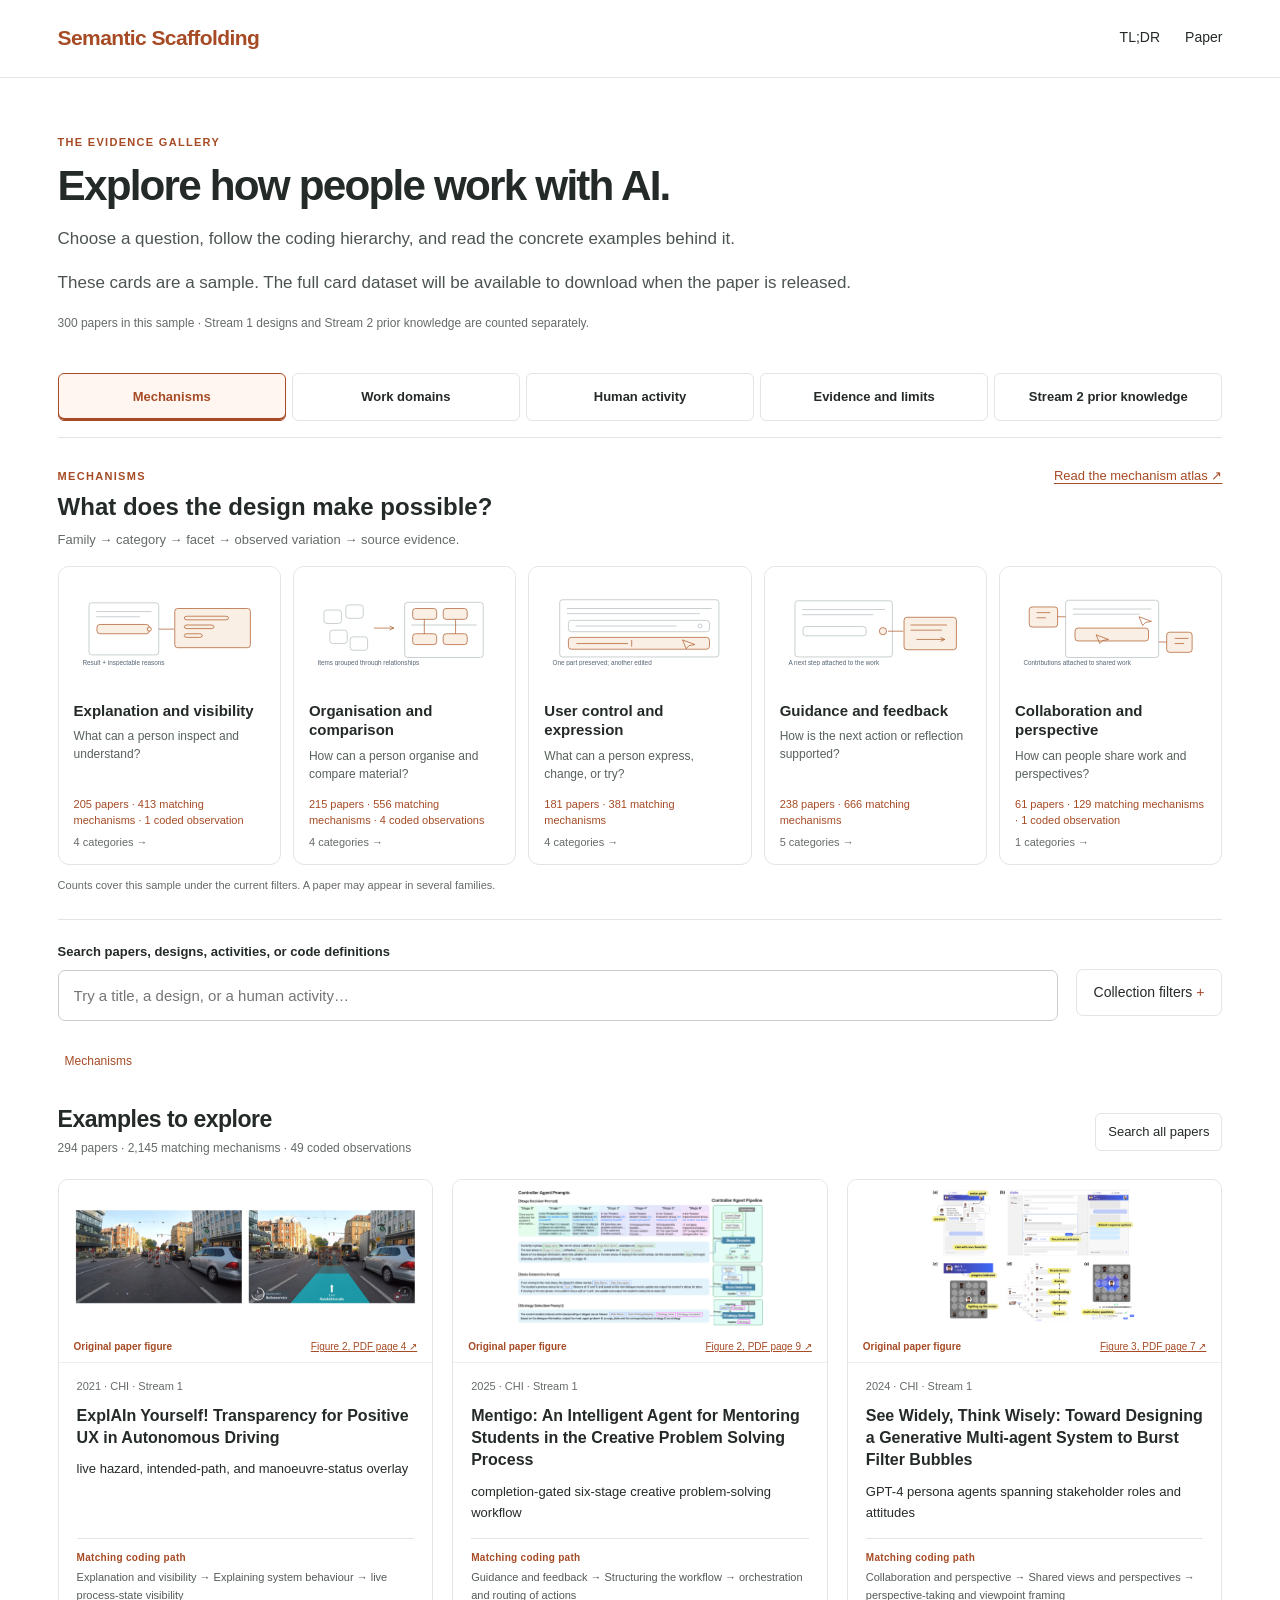
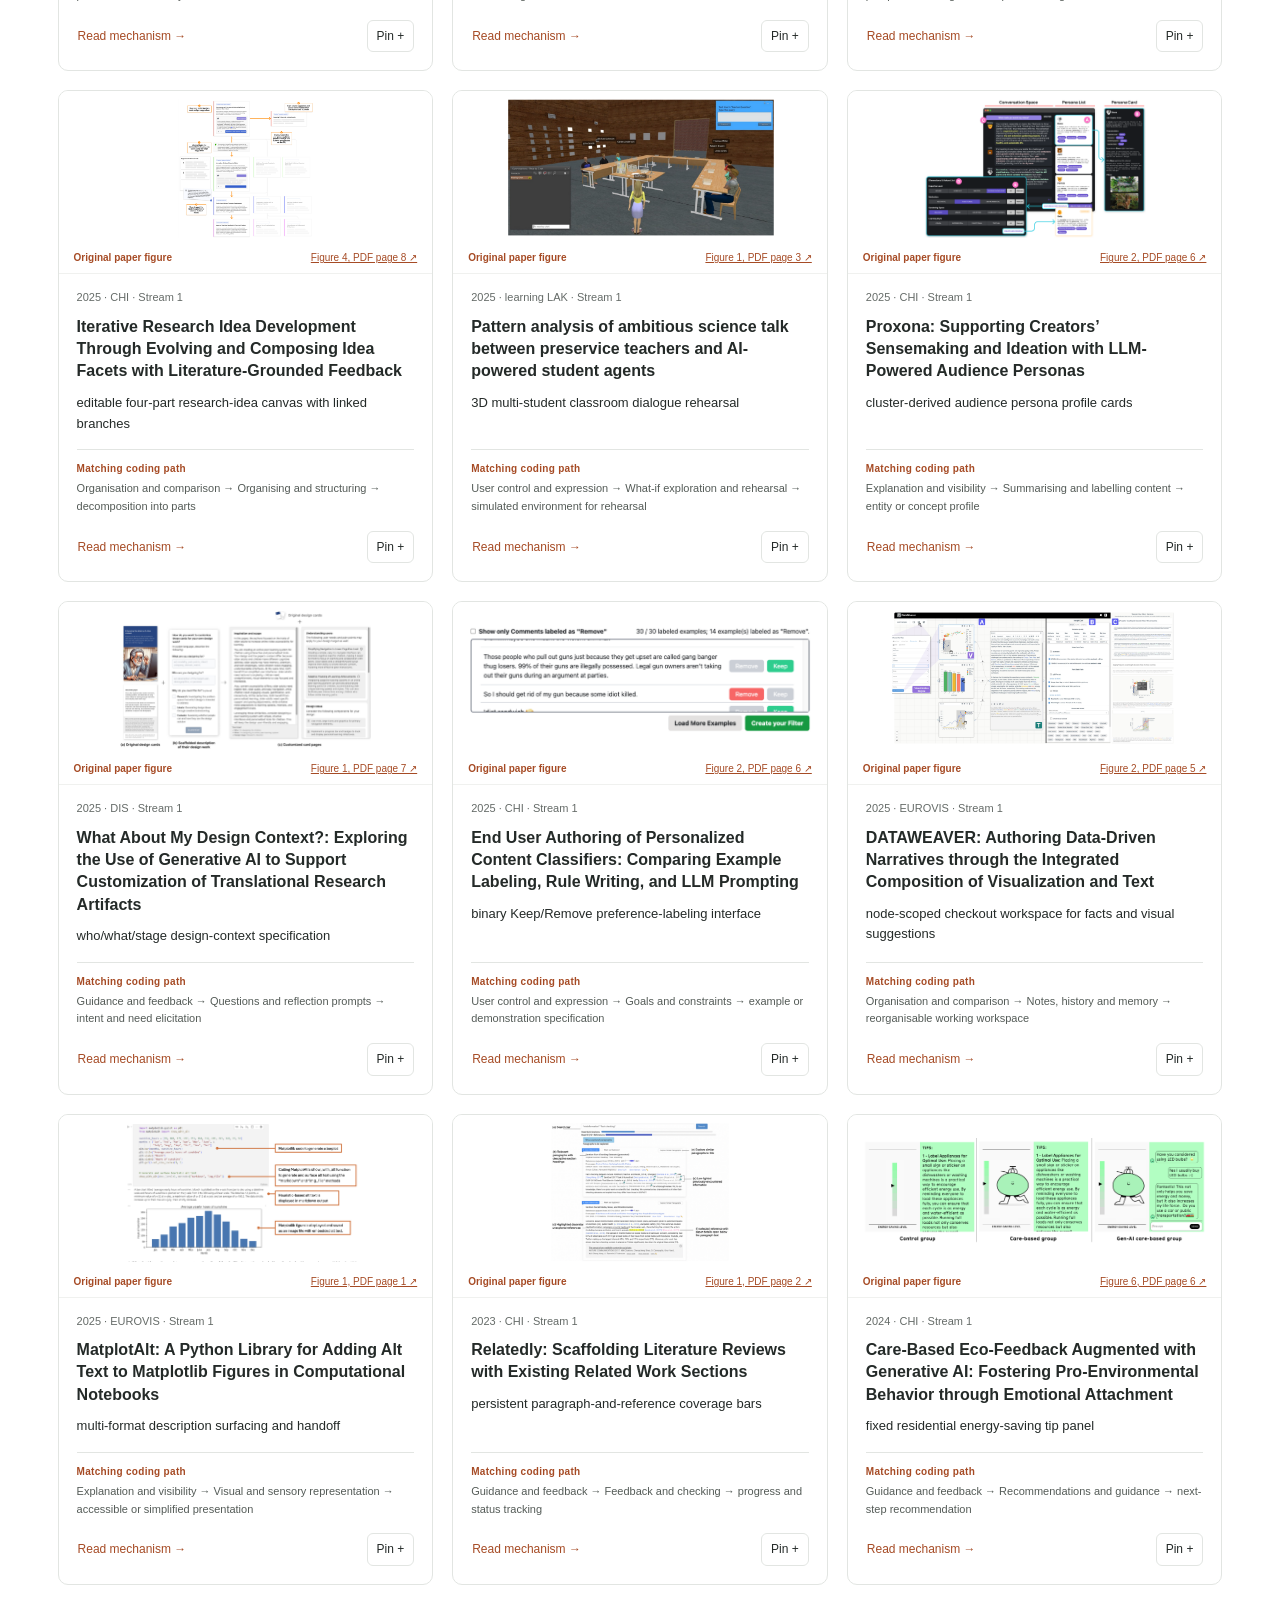
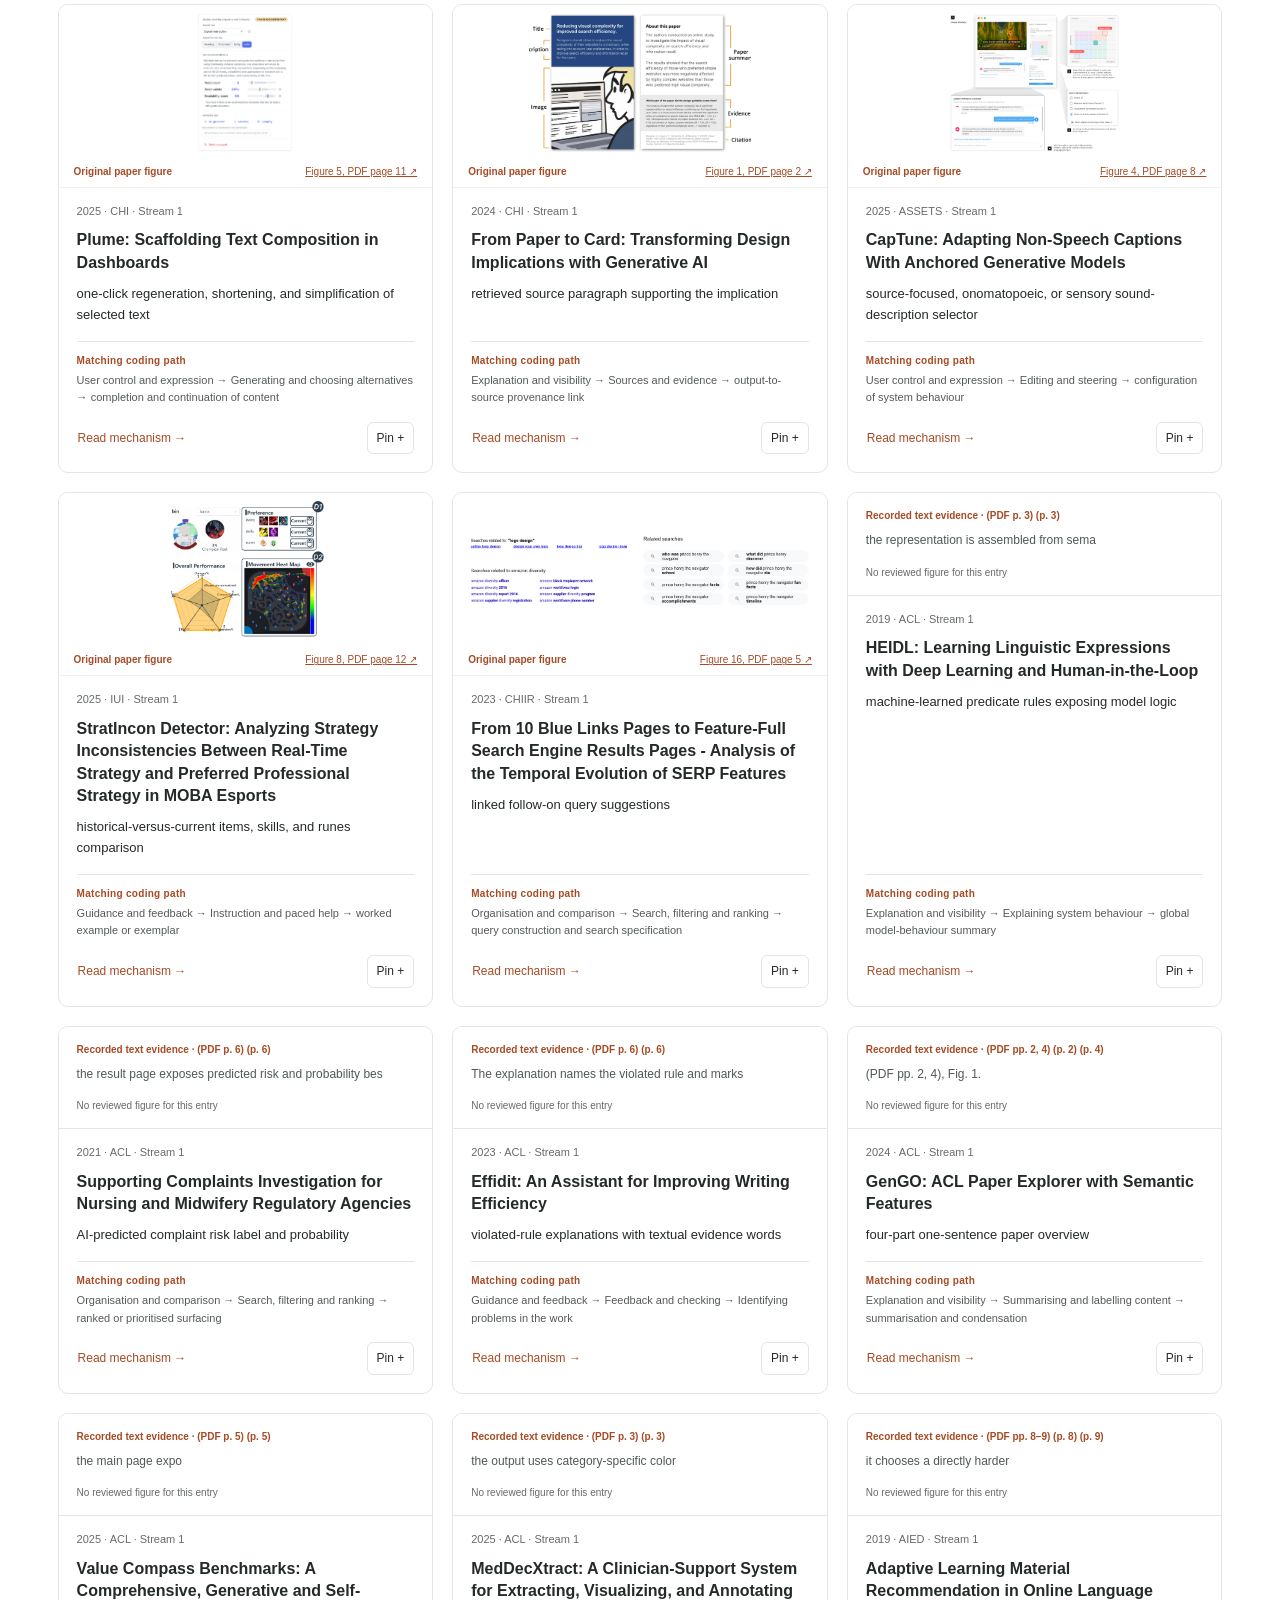
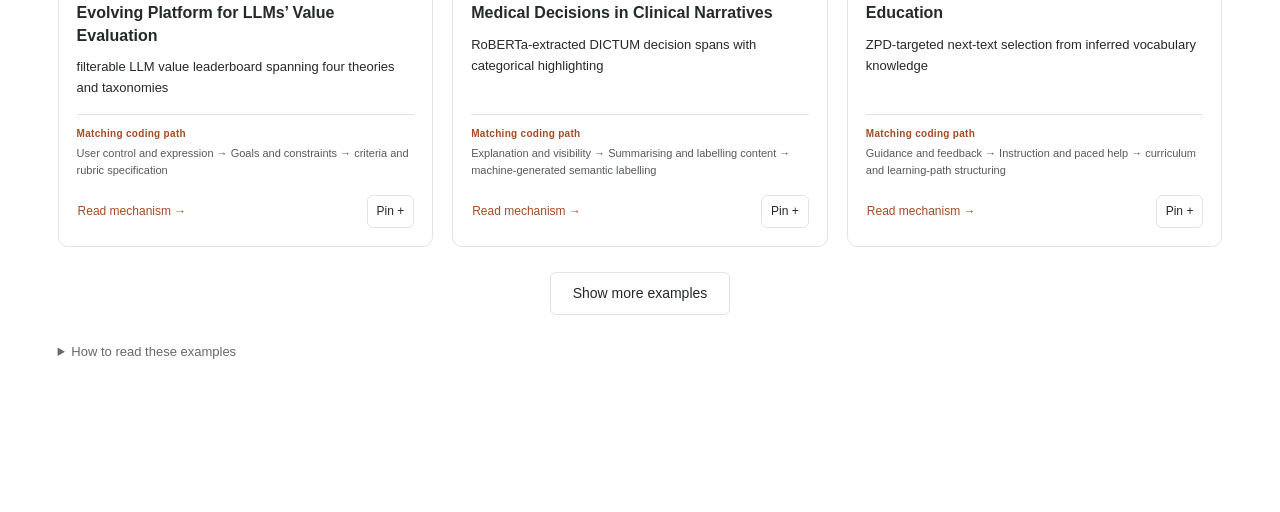
==== commit 1b8430dd: "Expand the illustrative gallery and clarify the review argument" ====
--- a/card-gallery.html
+++ b/card-gallery.html
@@ -7,7 +7,7 @@
 <body><a class="skip" href="#card-results">Skip to examples</a>
 <header class="gallery-header"><a class="brand" href="index.html">Semantic Scaffolding</a><nav aria-label="Publication"><a href="index.html">TL;DR</a><a href="living-paper.html">Paper</a></nav></header>
 <main>
-<header class="gallery-intro"><p class="eyebrow">The evidence gallery</p><h1>Explore how people work with AI.</h1><p>Choose a question, follow the coding hierarchy, and read the concrete examples behind it.</p><p class="gallery-sample-note">These cards are a sample. The full card dataset will be available to download when the paper is released.</p><p class="inventory">24 papers in this sample · Stream 1 designs and Stream 2 prior knowledge are counted separately.</p></header>
+<header class="gallery-intro"><p class="eyebrow">The evidence gallery</p><h1>Explore how people work with AI.</h1><p>Choose a question, follow the coding hierarchy, and read the concrete examples behind it.</p><p class="gallery-sample-note">These cards are a sample. The full card dataset will be available to download when the paper is released.</p><p class="inventory">300 papers in this sample · Stream 1 designs and Stream 2 prior knowledge are counted separately.</p></header>
 <section aria-labelledby="family-heading" class="design-entry"><nav aria-label="Ways to explore the evidence" class="coding-lenses" id="coding-lenses"></nav><div class="section-heading"><div><p class="eyebrow" id="route-eyebrow">Mechanisms</p><h2 id="family-heading">What does the design make possible?</h2><p class="route-description" id="route-description">Family → category → facet → observed variation → source evidence.</p></div><a href="design-space-atlas.html" id="route-atlas-link">Read the mechanism atlas ↗</a></div><div aria-live="polite" class="family-tiles" id="family-tiles"><p class="loading-state">Loading the mechanism families…</p></div><p class="family-count-scope" id="family-count-scope"></p></section>
 <section aria-label="Explore examples" class="gallery-workspace">
 <div class="gallery-toolbar"><div class="gallery-search"><label for="gallery-search">Search papers, designs, activities, or code definitions</label><input autocomplete="off" id="gallery-search" placeholder="Try a title, a design, or a human activity…" type="search"/><div class="code-search" hidden="" id="code-search"></div></div><details class="gallery-filters"><summary>Collection filters <span id="filter-badge"></span></summary><div class="filter-fields">
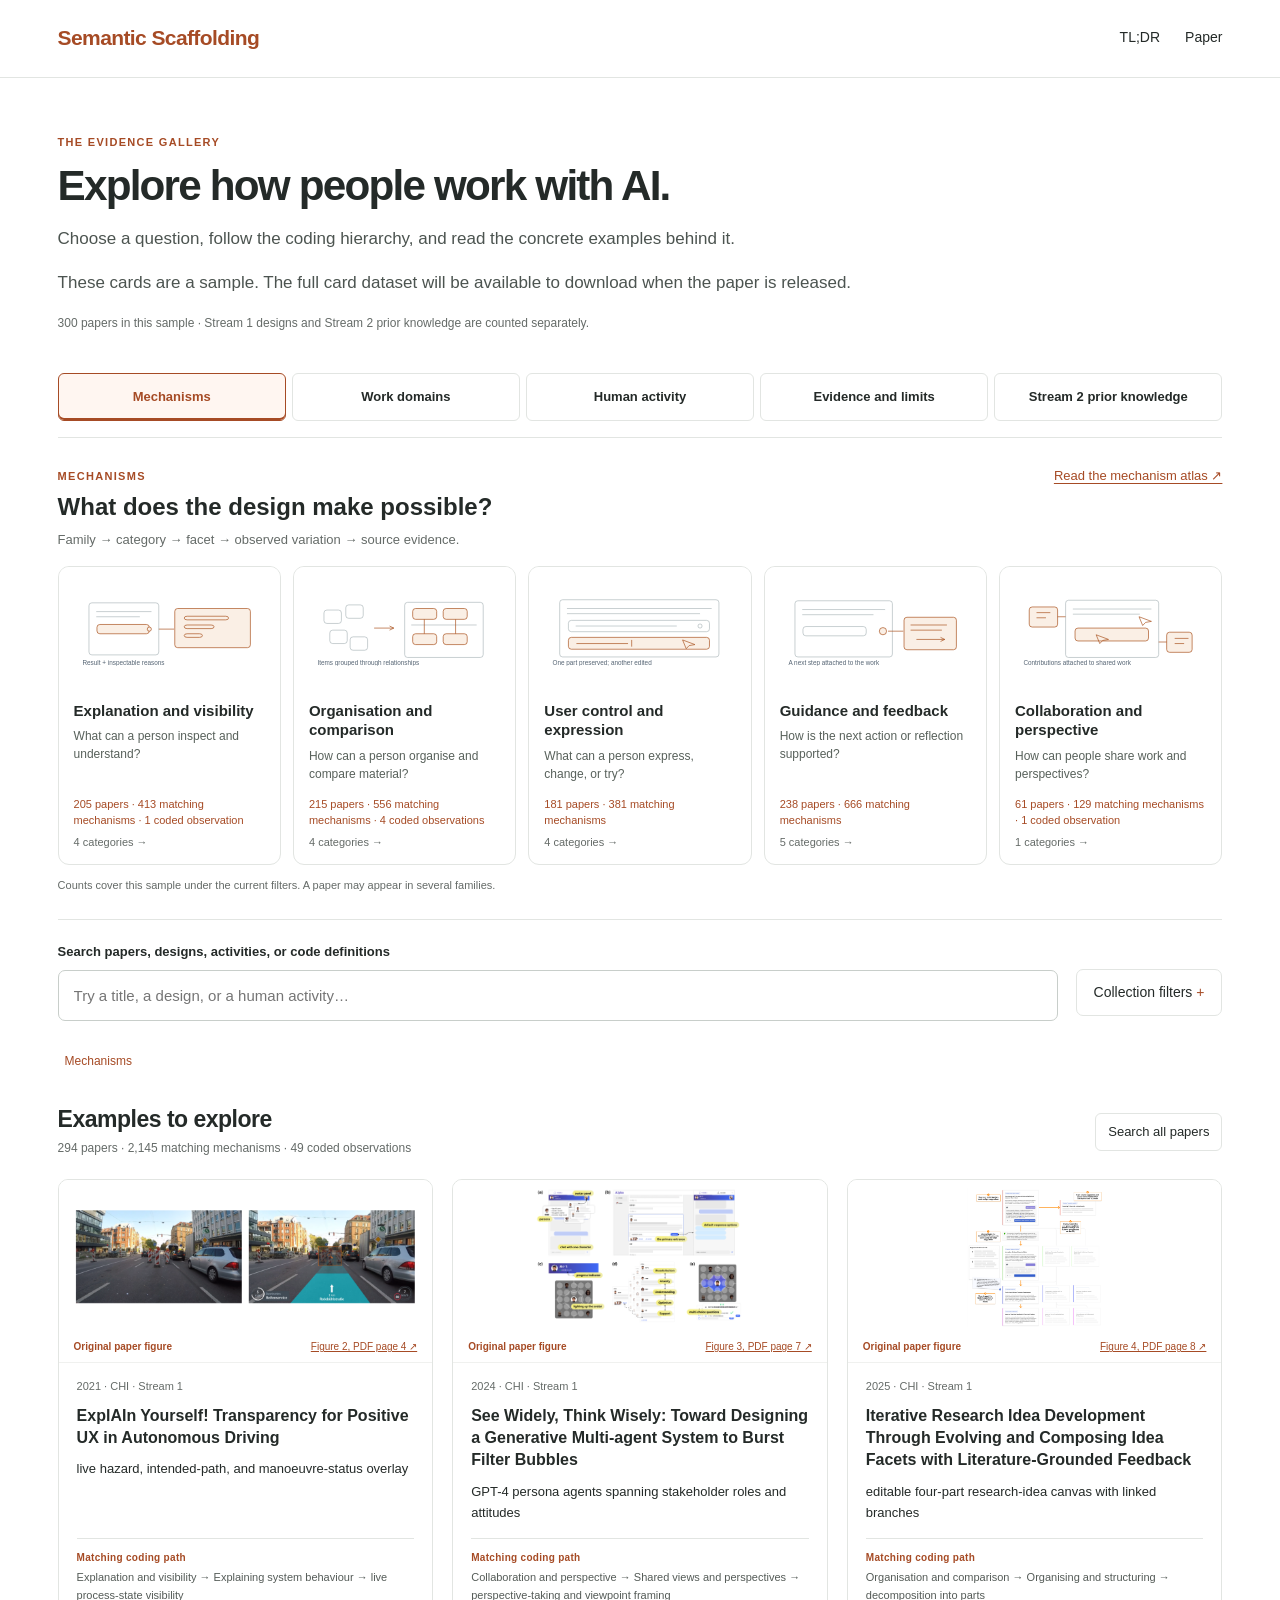
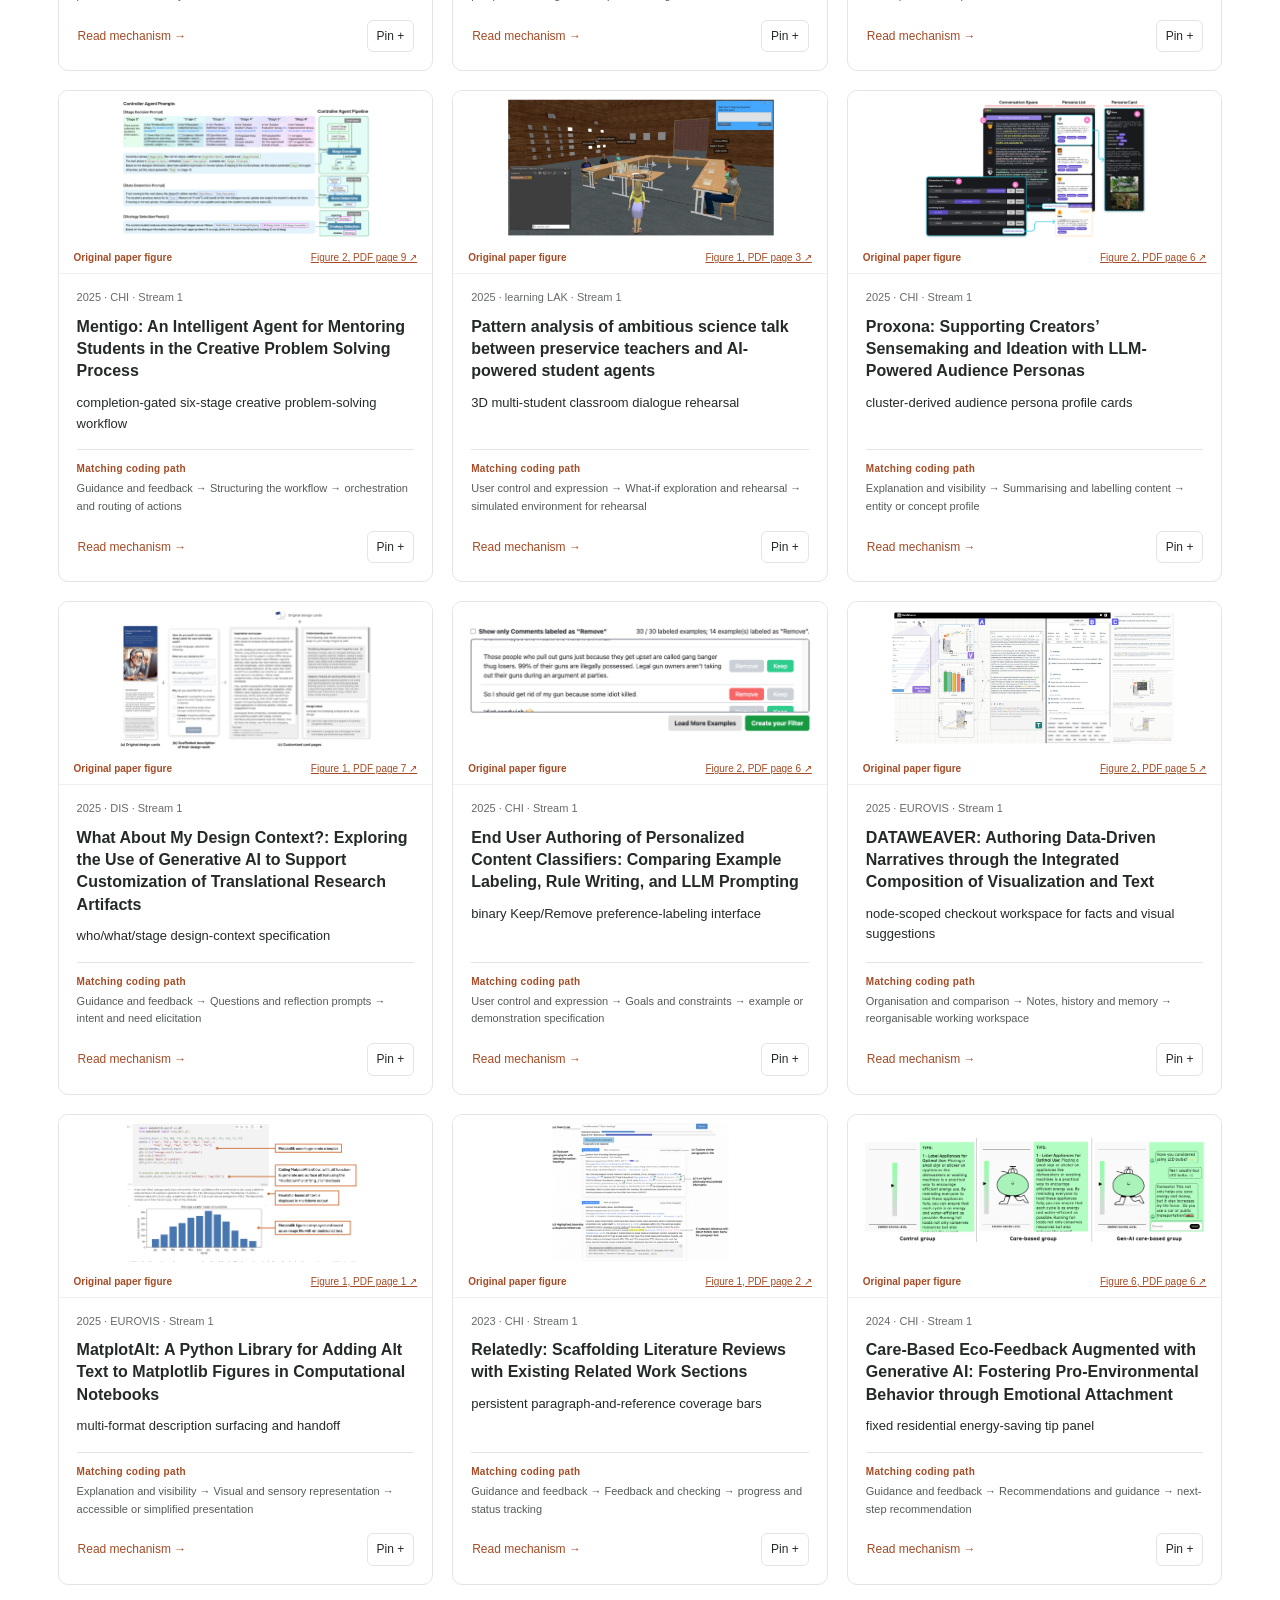
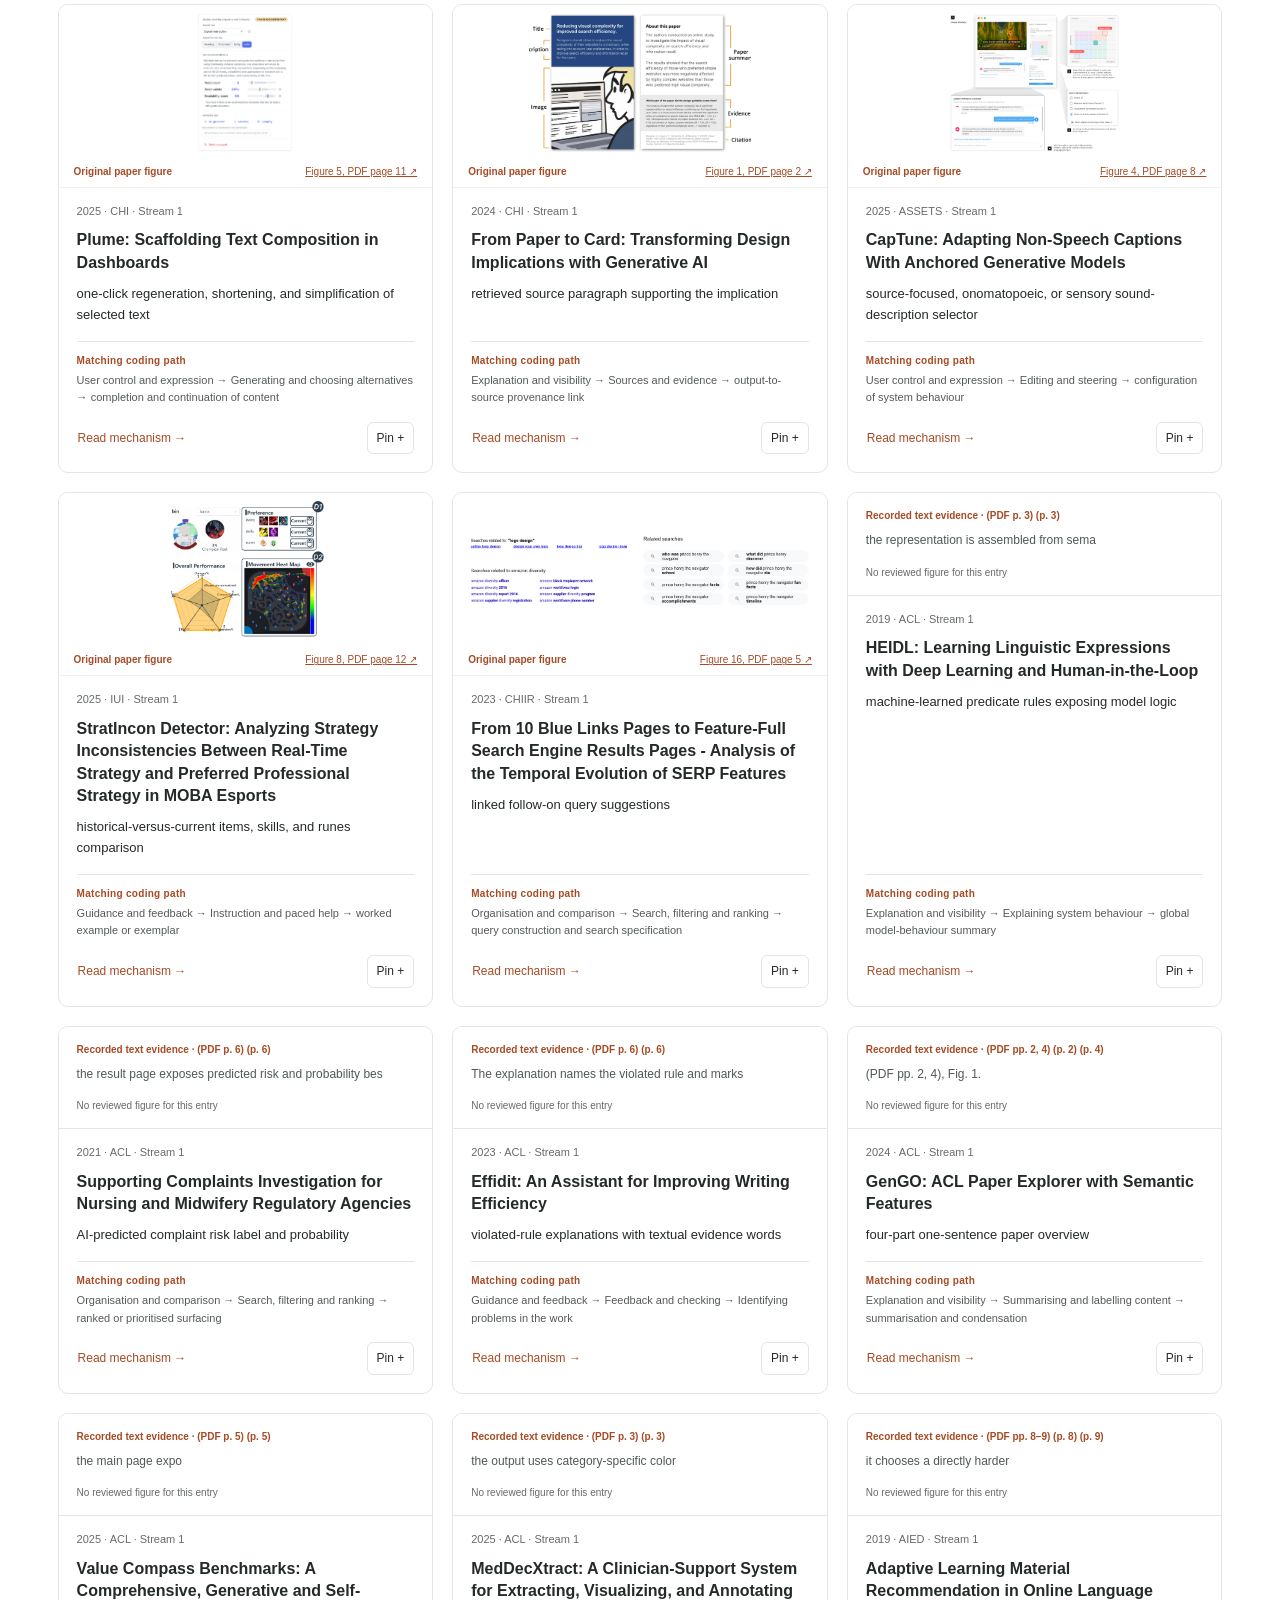
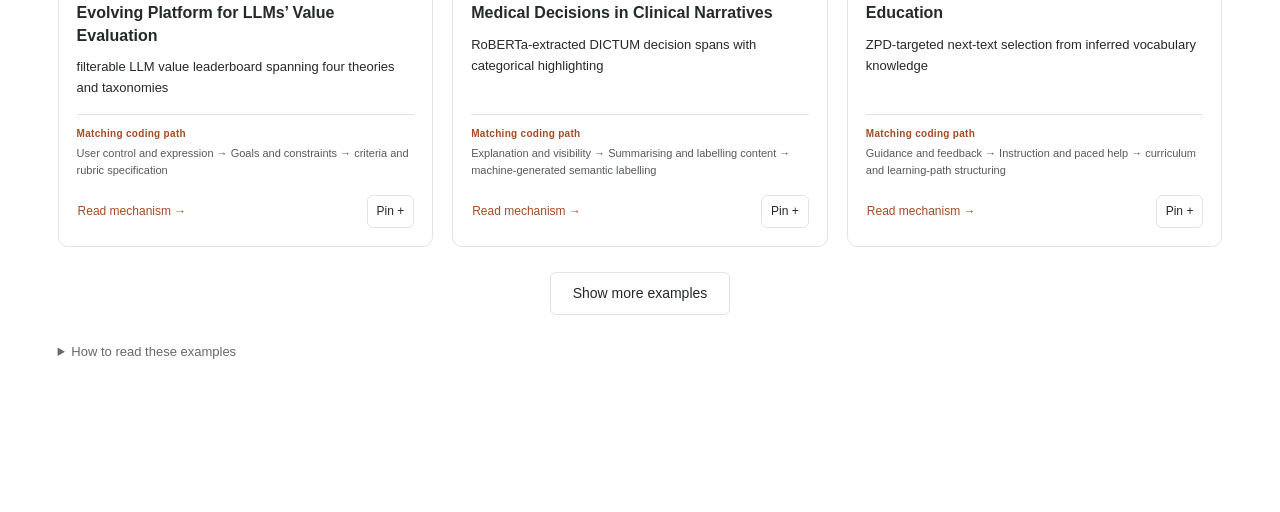
==== commit 0fd866ae: "Fix navigation hover and restore public site analytics" ====
--- a/card-gallery.html
+++ b/card-gallery.html
@@ -3,7 +3,1090 @@
 <html lang="en"><head><meta charset="utf-8"/><meta content="width=device-width,initial-scale=1" name="viewport"/>
 <title>Explore the evidence · Semantic Scaffolding</title>
 <link href="paper-cards.css" rel="stylesheet"/><link href="unified-cards.css" rel="stylesheet"/>
-<script defer="" src="paper-cards.js"></script><script defer="" src="unified-cards.js"></script><link href="https://semantic-scaffoldings.github.io/card-gallery.html" rel="canonical"/><style>.public-draft-label{font:500 .72rem/1.4 system-ui;color:#6c7470;letter-spacing:.06em;text-transform:uppercase}.reader-project-context:empty{display:none}</style></head>
+<script defer="" src="paper-cards.js"></script><script defer="" src="unified-cards.js"></script><style id="publication-nav-design">
+:root {
+  --publication-page-paper: #fbf7f1;
+  --publication-page-wash: #f1e7dd;
+  --publication-page-ink: #211d1a;
+  --publication-page-muted: #6c625d;
+  --publication-page-line: #d8cdc4;
+  --publication-page-accent: #b4491a;
+  --publication-accent: #b4491a;
+  --publication-accent-soft: #f2c9b2;
+  --publication-secondary: #3f6288;
+  --publication-font: "Segoe UI", Roboto, "Helvetica Neue", Helvetica, Arial, sans-serif;
+  --publication-type-xs: .72rem;
+  --publication-type-sm: .875rem;
+  --publication-type-body: 1rem;
+  --publication-type-title: clamp(1.55rem, 2.6vw, 2.5rem);
+  --publication-type-display: clamp(2.65rem, 5vw, 4.25rem);
+}
+
+.publication-nav__pdf {
+  display: inline-flex;
+  align-items: center;
+  gap: .4rem;
+  padding: .48rem .9rem;
+  border-radius: .35rem;
+  background: #a94720;
+  border: 1px solid #a94720;
+  color: #fff !important;
+  font: 600 .875rem/1.2 var(--publication-font);
+  text-decoration: none;
+  white-space: nowrap;
+}
+.publication-nav__pdf:hover { background: #873817; border-color: #873817; }
+.publication-nav__pdf:focus-visible { outline: 2px solid #a94720; outline-offset: 3px; }
+@media(max-width:600px) {
+  .publication-nav__brand-label { display: none; }
+  .publication-nav__pdf { padding: .4rem .65rem; }
+}
+
+html:has(body[data-publication-route]) {
+  background: var(--publication-page-paper) !important;
+}
+
+body[data-publication-route] {
+  background-color: var(--publication-page-paper) !important;
+  background-image:
+    radial-gradient(circle at 86% 2%, rgba(89, 88, 137, .08), transparent 31rem),
+    radial-gradient(circle at 8% 28%, rgba(181, 94, 46, .055), transparent 28rem),
+    linear-gradient(110deg, rgba(241, 231, 221, .78), rgba(251, 247, 241, 0) 38rem),
+    linear-gradient(var(--publication-page-paper), var(--publication-page-paper)) !important;
+  background-position: top center, top left, top left, top left !important;
+  background-repeat: no-repeat !important;
+  background-size: 100% 64rem, 100% 72rem, 100% 100%, 100% 100% !important;
+  min-height: 100%;
+}
+
+/* An opaque reading header keeps passing text from showing through the labels. */
+.publication-nav-frame {
+  background: var(--publication-page-paper) !important;
+  -webkit-backdrop-filter: none;
+  backdrop-filter: none;
+  border: 0 !important;
+  border-bottom: 1px solid #d9cec5 !important;
+  box-shadow: none !important;
+  margin: 0 !important;
+  max-width: none !important;
+  min-height: 0 !important;
+  padding: 0 !important;
+  margin-left: calc(50% - 50vw) !important;
+  margin-right: calc(50% - 50vw) !important;
+  position: sticky;
+  top: 0;
+  width: 100vw !important;
+  z-index: 60;
+}
+
+/* The information-architecture projection promotes this frame to a direct
+   body child.  The background and hairline therefore span the viewport once;
+   only the labels are width-constrained, as in an editorial report header. */
+/* A direct body child already spans the available page. Do not count the
+   scrollbar with 100vw or pull half of it past each edge with a negative margin.
+   Nested legacy headers retain their breakout above. */
+body[data-publication-route] > .publication-nav-frame {
+  width: 100% !important;
+  margin-inline: 0 !important;
+}
+
+/* Contributors retains a header inside its padded reading shell. */
+.contributors-shell > .publication-nav-frame {
+  width: 100% !important;
+  margin-inline: 0 !important;
+}
+
+/* `100vw` counts the scrollbar, so the bleed runs a few pixels past the client
+   width at each edge. Clip rather than let that become a horizontal scrollbar --
+   `clip` (unlike `hidden`) does not make a scroll container, so the bar's own
+   `position: sticky` keeps working. */
+body[data-publication-route] {
+  overflow-x: clip;
+}
+
+.publication-nav {
+  --publication-nav-ink: var(--publication-page-ink);
+  --publication-nav-muted: var(--publication-page-muted);
+  --publication-nav-paper: #fffdf9;
+  --publication-nav-surface: #f6f0e9;
+  --publication-nav-line: var(--publication-page-line);
+  --publication-nav-accent: var(--publication-page-accent);
+  align-items: center;
+  background: transparent;
+  border: 0;
+  border-bottom: 0;
+  border-radius: 0;
+  display: flex;
+  font-family: var(--publication-font);
+  gap: clamp(.65rem, 2vw, 1.25rem);
+  justify-content: space-between;
+  margin: 0 auto;
+  max-width: 84rem;
+  min-height: 2.85rem;
+  padding: .1rem clamp(1.25rem, 4vw, 3.5rem);
+  position: relative;
+  z-index: 20;
+  box-shadow: none !important;
+  -webkit-backdrop-filter: none;
+  backdrop-filter: none;
+}
+
+.publication-nav__brand {
+  align-items: center;
+  color: var(--publication-nav-ink);
+  display: inline-flex;
+  flex: 0 0 auto;
+  font-size: var(--publication-type-sm);
+  font-weight: 400;
+  line-height: 1.65;
+  gap: .5rem;
+  letter-spacing: .01em;
+  text-decoration: none;
+}
+
+.publication-nav__brand-label {
+  font-weight: 400 !important;
+}
+
+.publication-nav__mark {
+  color: var(--publication-nav-accent);
+  display: grid;
+  flex: 0 0 auto;
+  height: 1.28rem;
+  place-items: center;
+  width: 1.06rem;
+}
+
+.publication-nav__mark svg {
+  display: block;
+  fill: none;
+  height: 100%;
+  overflow: visible;
+  stroke: currentColor;
+  stroke-linecap: round;
+  stroke-linejoin: round;
+  stroke-width: 1.55;
+  width: 100%;
+}
+
+/* One quiet navigation grammar across Story, Evidence, and Paper.  Route
+   renderers supply their own links, but not their own visual language. */
+.publication-side-rail {
+  --publication-rail-accent: var(--publication-page-accent);
+  box-sizing: border-box;
+  color: var(--publication-page-muted);
+  font-family: var(--publication-font);
+  min-width: 0;
+}
+
+.publication-side-rail > summary,
+[data-publication-side-rail] strong:first-child {
+  color: var(--publication-page-ink);
+  font-size: var(--publication-type-sm);
+  font-weight: 500;
+  letter-spacing: 0;
+  text-transform: none;
+}
+
+.publication-side-rail__list {
+  border-left: 1px solid var(--publication-page-line);
+  list-style: none;
+  margin: 0;
+  padding: .2rem 0 .2rem .8rem;
+}
+
+.publication-side-rail a {
+  color: var(--publication-page-muted);
+  text-decoration: none;
+}
+
+.publication-side-rail a:hover,
+.publication-side-rail a:focus-visible,
+.publication-side-rail a[aria-current="step"],
+.publication-side-rail a[aria-current="location"],
+.publication-side-rail a[aria-selected="true"] {
+  color: var(--publication-page-ink);
+}
+
+.publication-side-rail a:focus-visible {
+  outline: 2px solid var(--publication-rail-accent);
+  outline-offset: 3px;
+}
+
+.publication-nav__brand:hover {
+  color: var(--publication-nav-accent);
+}
+
+.publication-nav__views {
+  display: flex;
+  gap: clamp(.2rem, .8vw, .7rem);
+  list-style: none;
+  margin: 0;
+  padding: 0;
+}
+
+.publication-nav__link {
+  border: 0 !important;
+  border-radius: 0 !important;
+  background: transparent !important;
+  color: var(--publication-nav-muted);
+  display: block;
+  font-size: var(--publication-type-sm);
+  font-weight: 450;
+  line-height: 1.25;
+  padding: .42rem clamp(.65rem, 1.5vw, 1rem);
+  position: relative;
+  text-align: center;
+  text-decoration: none;
+  transition: background-color 140ms ease, border-color 140ms ease, color 140ms ease;
+}
+
+.publication-nav__link:hover {
+  background: transparent !important;
+  color: var(--publication-nav-accent);
+}
+
+.publication-nav__link[aria-current="page"] {
+  background: transparent !important;
+  color: var(--publication-nav-ink);
+  font-weight: 550;
+}
+
+.publication-nav__link::after {
+  background: transparent;
+  bottom: .3rem;
+  content: "";
+  height: 2px;
+  left: clamp(.65rem, 1.5vw, 1rem);
+  position: absolute;
+  right: clamp(.65rem, 1.5vw, 1rem);
+}
+
+.publication-nav__link[aria-current="page"]::after {
+  background: var(--publication-nav-accent);
+}
+
+/* Reading depth is orthogonal to page position.  These quiet edge controls
+   therefore never compete with the primary header or the paper map. */
+.publication-depth-nav {
+  inset: 0;
+  pointer-events: none;
+  position: fixed;
+  z-index: 55;
+}
+
+/* The edge control rests as a faint arrow in a soft tab, so the other depth
+   is visibly there without being read; on hover, on focus, or in the one
+   peek after load it opens into a narrow chip, one word a line, and when its
+   destination changes with the scroll it nudges once. */
+.publication-depth-nav__link {
+  --depth-direction: -1;
+  align-items: center;
+  background: color-mix(in srgb, var(--publication-page-paper) 70%, transparent);
+  box-shadow: inset 0 0 0 1px color-mix(in srgb, var(--publication-page-accent) 30%, transparent);
+  color: var(--publication-page-ink);
+  display: flex;
+  gap: .4rem;
+  min-height: 2.75rem;
+  opacity: .46;
+  padding: .45rem .48rem;
+  pointer-events: auto;
+  position: absolute;
+  text-decoration: none;
+  top: 52%;
+  transform: translateY(-50%);
+  transition: opacity 180ms ease, background-color 180ms ease, box-shadow 180ms ease;
+}
+
+.publication-depth-nav__link--left {
+  border-radius: 0 1rem 1rem 0;
+  left: 0;
+}
+
+.publication-depth-nav__link--right {
+  --depth-direction: 1;
+  border-radius: 1rem 0 0 1rem;
+  flex-direction: row-reverse;
+  right: 0;
+  text-align: right;
+}
+
+.publication-depth-nav__link:hover,
+.publication-depth-nav__link:focus-visible,
+.publication-depth-nav__link.is-peek {
+  background: color-mix(in srgb, var(--publication-page-paper) 62%, transparent);
+  -webkit-backdrop-filter: blur(14px) saturate(115%);
+  backdrop-filter: blur(14px) saturate(115%);
+  box-shadow: 0 0 24px color-mix(in srgb, var(--publication-page-accent) 11%, transparent), inset 0 0 0 1px color-mix(in srgb, white 38%, transparent);
+  opacity: .9;
+  outline: 0;
+  /* Keep the hit area attached to the viewport edge. Moving this link inward
+     makes a stationary edge pointer leave it, collapse it, then enter again. */
+  transform: translateY(-50%);
+}
+
+.publication-depth-nav__arrow {
+  border-color: var(--publication-page-accent);
+  border-style: solid;
+  border-width: 1px 1px 0 0;
+  display: block;
+  height: .5rem;
+  transform: rotate(-45deg);
+  width: .5rem;
+}
+
+/* Up to surface, right to dive. */
+.publication-depth-nav__link--right .publication-depth-nav__arrow { transform: rotate(45deg); }
+
+.publication-depth-nav__copy {
+  display: grid;
+  font-family: var(--publication-font);
+  max-width: 0;
+  min-width: 0;
+  opacity: 0;
+  overflow: hidden;
+  transition: max-width 180ms ease, opacity 140ms ease;
+  white-space: nowrap;
+}
+
+.publication-depth-nav__link:hover .publication-depth-nav__copy,
+.publication-depth-nav__link:focus-visible .publication-depth-nav__copy,
+.publication-depth-nav__link.is-peek .publication-depth-nav__copy {
+  max-width: 3.4rem;
+  opacity: 1;
+}
+
+.publication-depth-nav__copy strong {
+  display: block;
+  font-size: var(--publication-type-xs);
+  font-weight: 500;
+  line-height: 1.15;
+}
+
+.publication-depth-nav__bubbles {
+  display: grid;
+  height: 1.7rem;
+  place-items: center;
+  position: relative;
+  width: .3rem;
+}
+
+.publication-depth-nav__bubbles i {
+  animation: depth-bubble 1.45s ease-in-out infinite paused;
+  background: color-mix(in srgb, var(--publication-page-accent) 58%, transparent);
+  border-radius: 50%;
+  height: .22rem;
+  position: absolute;
+  width: .22rem;
+}
+
+.publication-depth-nav__link:hover .publication-depth-nav__bubbles i,
+.publication-depth-nav__link:focus-visible .publication-depth-nav__bubbles i,
+.publication-depth-nav__link.is-peek .publication-depth-nav__bubbles i {
+  animation-play-state: running;
+}
+
+.publication-depth-nav__bubbles i:nth-child(2) { animation-delay: -.55s; height: .14rem; width: .14rem; }
+.publication-depth-nav__bubbles i:nth-child(3) { animation-delay: -1.1s; height: .1rem; width: .1rem; }
+.publication-depth-nav__link--deeper .publication-depth-nav__bubbles i { animation-direction: reverse; }
+
+@keyframes depth-bubble {
+  0%, 100% { opacity: .15; transform: translateY(.55rem); }
+  50% { opacity: .85; transform: translateY(-.55rem); }
+}
+
+.publication-depth-nav__link.is-retargeted {
+  animation: depth-nudge 1.1s ease-in-out 2;
+}
+
+@keyframes depth-nudge {
+  0%, 100% { opacity: .46; }
+  50% { opacity: .95; }
+}
+
+.publication-nav__brand:focus-visible,
+.publication-nav__link:focus-visible,
+.paper-view-switch__link:focus-visible {
+  outline: 4px solid var(--publication-nav-accent);
+  outline-offset: 3px;
+}
+
+/* Route and visual feedback.  Static figure content remains the fallback
+   when an interactive enhancement is slow or unavailable. */
+@view-transition { navigation: auto; }
+
+/* The veil.  A sheet of the page's own paper covers the departure and the
+   arrival, so a reader never sees the next document half laid out, and it
+   names where they are going: the kicker (diving into the paper, surfacing
+   to the story) on the sheet and the destination's title under it, with a
+   hairline that walks until the page is ready.  Both are pseudo-elements of
+   the root, because a body-level element would ride the body's entrance
+   animation.  A click raises it before leaving; the head's boot script
+   raises it again on arrival before first paint, from the record the
+   departure wrote, and the depth script lifts it once the page has settled. */
+html::before,
+html::after {
+  content: "";
+  opacity: 0;
+  pointer-events: none;
+  position: fixed;
+  transition: opacity 340ms ease;
+}
+
+html::before {
+  background: var(--publication-page-paper, #fbf7f1);
+  color: var(--publication-page-accent, #b4491a);
+  content: attr(data-publication-veil-kicker);
+  display: grid;
+  font: 600 .64rem/1 var(--publication-font, sans-serif);
+  inset: 0;
+  letter-spacing: .16em;
+  padding-bottom: 3.6rem;
+  place-content: center;
+  text-transform: uppercase;
+  z-index: 2000;
+}
+
+html::after {
+  background: linear-gradient(var(--publication-page-accent, #b4491a), var(--publication-page-accent, #b4491a)) no-repeat 50% 100% / 0 1px;
+  color: var(--publication-page-ink, #211d1a);
+  content: attr(data-publication-veil-title);
+  font: 500 clamp(1.05rem, 2vw, 1.35rem)/1.3 var(--publication-font, sans-serif);
+  left: 50%;
+  max-width: min(30rem, 84vw);
+  padding: 0 .2rem .9rem;
+  text-align: center;
+  top: 50%;
+  transform: translate(-50%, -.1rem);
+  width: max-content;
+  z-index: 2001;
+}
+
+html[data-publication-leaving]::before,
+html[data-publication-leaving]::after,
+html[data-publication-veiled]::before,
+html[data-publication-veiled]::after {
+  opacity: 1;
+  pointer-events: auto;
+}
+
+html[data-publication-veiled]::before,
+html[data-publication-veiled]::after {
+  transition: none;
+}
+
+html[data-publication-leaving]::after,
+html[data-publication-veiled]::after {
+  animation: publication-veil-trace 1.1s ease-in-out infinite alternate;
+}
+
+@keyframes publication-veil-trace {
+  from { background-size: 0 1px; }
+  to { background-size: 100% 1px; }
+}
+
+figure.publication-visual-loading,
+[data-publication-visual][aria-busy="true"] {
+  background-color: color-mix(in srgb, var(--publication-page-paper) 88%, var(--publication-page-accent));
+  background-image: linear-gradient(105deg, transparent 35%, color-mix(in srgb, white 62%, transparent) 49%, transparent 63%);
+  background-position: 160% 0;
+  background-size: 220% 100%;
+  isolation: isolate;
+  min-height: clamp(9rem, 24vw, 18rem);
+  overflow: hidden;
+  position: relative;
+}
+
+figure.publication-visual-loading::after,
+[data-publication-visual][aria-busy="true"]::after {
+  background: var(--publication-page-accent);
+  bottom: 0;
+  content: "";
+  height: 2px;
+  left: 0;
+  opacity: .5;
+  position: absolute;
+  transform: scaleX(.38);
+  transform-origin: left center;
+  width: 100%;
+}
+
+figure.publication-visual-loading {
+  animation: publication-visual-sheen 1.15s ease-in-out infinite;
+}
+
+figure.publication-visual-loading > img {
+  opacity: .35;
+  transition: opacity 180ms ease;
+}
+
+figure.publication-visual-ready > img { opacity: 1; }
+
+@keyframes publication-visual-sheen {
+  0% { background-position: 160% 0; }
+  100% { background-position: -80% 0; }
+}
+
+@keyframes publication-enter-deeper {
+  from { opacity: .18; transform: translateX(1rem); }
+  to { opacity: 1; transform: translateX(0); }
+}
+
+@keyframes publication-enter-surface {
+  from { opacity: .18; transform: translateX(-1rem); }
+  to { opacity: 1; transform: translateX(0); }
+}
+
+html[data-publication-enter="deeper"]::view-transition-new(root),
+html[data-publication-enter="deeper"] body {
+  animation: publication-enter-deeper 220ms cubic-bezier(.2,.72,.2,1);
+}
+
+html[data-publication-enter="surface"]::view-transition-new(root),
+html[data-publication-enter="surface"] body {
+  animation: publication-enter-surface 220ms cubic-bezier(.2,.72,.2,1);
+}
+
+.paper-view-row {
+  align-items: center;
+  display: flex;
+  justify-content: flex-end;
+  margin-top: 0;
+  overflow-x: auto;
+}
+
+.paper-view-row:empty {
+  display: none;
+}
+
+.paper-view-switch {
+  --publication-nav-ink: var(--ink, #211c19);
+  --publication-nav-muted: var(--muted, #6d625c);
+  --publication-nav-paper: var(--paper, #fffdf9);
+  --publication-nav-surface: var(--surface, #f6f0e9);
+  --publication-nav-line: var(--line, #d9cec5);
+  --publication-nav-accent: var(--accent, #8d3f0f);
+  align-items: center;
+  background: transparent;
+  border: 0;
+  border-bottom: 1px solid var(--publication-nav-line);
+  border-radius: 0;
+  display: inline-grid;
+  font-family: var(--publication-font);
+  gap: .2rem;
+  grid-template-columns: repeat(2, minmax(0, 1fr));
+  padding: 0;
+}
+
+.paper-view-switch__link {
+  border: 1px solid transparent;
+  border-radius: 0;
+  color: var(--publication-nav-muted);
+  display: block;
+  font-size: .68rem;
+  font-weight: 500;
+  line-height: 1.2;
+  padding: .5rem .72rem .45rem;
+  text-align: center;
+  text-decoration: none;
+  transition: background-color 140ms ease, border-color 140ms ease, color 140ms ease;
+  white-space: nowrap;
+}
+
+.paper-view-switch__link:hover {
+  background: var(--publication-nav-surface);
+  border-color: var(--publication-nav-line);
+  color: var(--publication-nav-accent);
+}
+
+.paper-view-switch__link[aria-current="page"] {
+  background: transparent;
+  border-bottom-color: var(--publication-nav-accent);
+  color: var(--publication-nav-accent);
+}
+
+.skip-link {
+  background: var(--publication-nav-ink, #211c19);
+  border-radius: 0 0 .4rem .4rem;
+  color: #fff;
+  font-family: var(--publication-font);
+  font-size: .78rem;
+  font-weight: 600;
+  left: 1rem;
+  padding: .65rem .85rem;
+  position: fixed;
+  text-decoration: none;
+  top: -5rem;
+  z-index: 50;
+}
+
+.skip-link:focus {
+  outline: 4px solid var(--publication-nav-accent, #8d3f0f);
+  outline-offset: 3px;
+  top: 0;
+}
+
+@media (max-width: 720px) {
+  .publication-nav-frame {
+    padding: 0 !important;
+  }
+
+  .publication-nav {
+    align-items: center;
+    flex-direction: row;
+    gap: .25rem;
+    overflow-x: visible;
+    min-height: 3.1rem;
+    padding: .14rem .75rem;
+  }
+
+  .publication-nav__brand {
+    padding: .1rem .35rem;
+  }
+
+  .publication-nav__mark {
+    height: 1.45rem;
+    width: 1.2rem;
+  }
+
+  .publication-nav__brand-label {
+    display: none;
+  }
+
+  .publication-nav__views {
+    display: grid;
+    grid-template-columns: repeat(2, minmax(0, 1fr)) !important;
+    flex: 1 1 auto;
+    width: auto;
+  }
+
+  .publication-nav__link {
+    min-height: 2.25rem;
+    padding: .5rem .15rem .45rem;
+    font-size: clamp(.68rem, 3vw, .78rem);
+    white-space: normal;
+  }
+
+  .publication-nav__link::after {
+    bottom: .25rem;
+    left: .35rem;
+    right: .35rem;
+  }
+
+  body[data-publication-edition="local"] .publication-nav__views {
+    grid-template-columns: repeat(2, minmax(0, 1fr)) !important;
+  }
+
+  .publication-depth-nav__link {
+    background: transparent;
+    bottom: auto;
+    inline-size: 1.65rem;
+    min-height: 2.8rem;
+    opacity: .4;
+    padding: .5rem .2rem;
+    top: 52%;
+    transform: translateY(-50%);
+  }
+
+  .publication-depth-nav__link:hover,
+  .publication-depth-nav__link:focus-visible {
+    opacity: .96;
+    transform: translateY(-50%);
+  }
+
+  .publication-depth-nav__copy { display: none; }
+  .publication-depth-nav__bubbles { display: none; }
+}
+
+@media (max-width: 520px) {
+  .paper-view-switch {
+    flex: 0 0 auto;
+  }
+}
+
+@media (prefers-reduced-motion: reduce) {
+  .publication-nav__link,
+  .paper-view-switch__link,
+  .publication-depth-nav__link {
+    transition: none;
+  }
+
+  .publication-depth-nav__bubbles i { animation: none; opacity: .45; }
+
+  html::before,
+  html::after,
+  .publication-depth-nav__link.is-retargeted,
+  figure.publication-visual-loading,
+  figure.publication-visual-loading > img,
+  [data-publication-visual][aria-busy="true"],
+  html[data-publication-enter] body {
+    animation: none !important;
+    transition: none !important;
+  }
+
+  figure.publication-visual-loading { background-image: none; }
+}
+
+/* Shared synopsis: stable cards, visible routes, and room for every label. */
+.lpr-progress summary{cursor:pointer;font-size:.85rem;font-weight:600;line-height:1.5}
+.lpr-progress summary span{display:inline-block;margin-left:.5rem;color:var(--muted,#66716b);font-size:.75rem;font-weight:400}
+.lpr-progress[open] summary{margin-bottom:.75rem}
+.tldr .t-teaser-desktop {
+  display:grid!important;grid-template-columns:repeat(3,minmax(0,1fr));
+  gap:1rem;height:auto!important;min-height:0!important;max-height:none!important;
+}
+.tldr .t-teaser-mobile{display:none!important}
+.tldr .t-teaser-desktop .t-teaser-panel {
+  min-width:0;opacity:1!important;overflow:visible;border:1px solid var(--t-line);
+  border-radius:.6rem;
+  background:rgba(255,254,250,.9);transition:background-color .18s,box-shadow .18s;
+}
+.tldr .t-teaser-desktop .t-teaser-head{height:auto!important;padding:1rem;gap:.6rem}
+.tldr .t-teaser-desktop .t-teaser-head>span:nth-child(2),
+.tldr .t-teaser-desktop .t-teaser-body{opacity:1!important;visibility:visible!important}
+.tldr .t-teaser-desktop .t-teaser-body{
+  position:static!important;gap:.8rem;padding:0 1rem 1rem;min-width:0;
+}
+.tldr .t-teaser-desktop .t-teaser-summary,
+.tldr .t-teaser-desktop .t-teaser-detail{
+  display:block!important;overflow:visible;-webkit-line-clamp:unset;
+}
+.tldr .t-teaser-desktop .t-teaser-title{font-size:clamp(1.12rem,.55vw + .7rem,1.6rem);font-weight:600;line-height:1.3}
+.tldr .t-teaser-desktop .t-teaser-summary{font-size:var(--t-size-reading,1rem);line-height:1.55}
+.tldr .t-teaser-desktop .t-teaser-kicker{font-size:var(--t-size-small,.87rem)}
+.tldr .t-teaser-desktop .t-teaser-detail{font-size:var(--t-size-small,.87rem);opacity:1;background:transparent}
+.tldr .t-teaser-desktop .t-teaser-graphic{
+  grid-template-columns:minmax(0,1fr)!important;align-content:start!important;
+  gap:.8rem;overflow:visible!important;min-width:0;min-height:0;
+}
+.tldr .t-teaser-desktop .t-teaser-graphic>*{display:grid!important}
+.tldr .t-teaser-desktop .t-teaser-actions{
+  position:static!important;display:grid!important;opacity:1;visibility:visible;
+  margin-top:auto;min-height:0;padding:.8rem 0 0!important;background:transparent!important;
+  box-shadow:none!important;grid-template-columns:1fr 1fr;gap:.5rem;
+}
+.tldr .t-teaser-actions a{display:grid;align-items:center;min-height:2.75rem;padding:.55rem .65rem;font-size:var(--t-size-small,.86rem)}
+.t-mini-streams{grid-template-columns:repeat(2,minmax(0,1fr));min-width:0}
+.t-mini-streams .t-mini-stream{min-width:0;padding:.8rem .5rem;gap:.3rem}
+.t-mini-streams .t-mini-stream i{min-height:0;font-variant-numeric:tabular-nums}
+.t-mini-streams .t-mini-findings{padding:.65rem .4rem}
+.tldr .t-mini-streams{grid-template-rows:minmax(0,1fr) 1.5rem auto;gap:.35rem}
+.tldr .t-mini-streams .t-mini-join{height:1.5rem!important;min-height:0;max-height:1.5rem;margin:0!important;align-self:center}
+.tldr .t-mini-streams .t-mini-stream{align-content:center;gap:.45rem}
+.tldr .t-mini-stream small{display:block;max-width:20ch;min-height:0;line-height:1.35}
+.tldr .t-mini-stream i{max-width:18ch;min-height:2.8em}
+.tldr .t-mini-findings b{font:600 var(--t-size-small,.9rem)/1.3 var(--t-ui)}
+.tldr .t-mini-findings span{font:400 var(--t-size-xs,.8rem)/1.4 var(--t-ui)}
+.tldr .t-mini-rqs>a{min-width:0;min-height:2.75rem;box-sizing:border-box;color:inherit;text-decoration:none;
+  grid-template-columns:1.2rem 2.1rem minmax(0,1fr) auto;
+  transition:background-color .16s,border-color .16s}
+.t-mini-rqs>a:hover{background:color-mix(in srgb,var(--panel-accent) 7%,white)}
+.t-mini-rqs>a:focus-visible,.tldr .t-mini-stream:focus-visible,.tldr .t-mini-landscape a:focus-visible{
+  outline:2px solid var(--panel-accent);outline-offset:3px}
+.t-mini-rqs>a:hover em,.t-mini-rqs>a:focus-visible em{text-decoration:underline;text-underline-offset:.18em}
+.t-rq-arrow{color:var(--panel-accent);font-size:.9em}
+@container (max-width:15.5rem){
+  .tldr .t-mini-rqs>a{grid-template-columns:1.15rem minmax(0,1fr) auto}
+  .tldr .t-mini-rqs>a>svg{grid-column:1;grid-row:1 / span 2;align-self:center}
+  .tldr .t-mini-rqs>a>b,.tldr .t-mini-rqs>a>em{grid-column:2}
+  .t-mini-rqs .t-rq-arrow{grid-column:3;grid-row:1 / span 2;align-self:center}
+}
+.t-mini-rqs em{overflow-wrap:break-word}
+.tldr .t-mini-rqs>a{font-size:var(--t-size-small,.9rem)}
+.tldr .t-mini-rqs b{font-size:var(--t-size-xs,.8rem)}
+.tldr .t-mini-stream strong{font-size:var(--t-size-reading,1rem)}
+.tldr .t-mini-stream :is(small,i,em){font-size:var(--t-size-small,.86rem);line-height:1.4}
+.tldr .t-mini-findings strong{font-size:1rem}
+.tldr .t-mini-findings small{font-size:.86rem}
+
+/* Restore the retained landscape rendering; compact landmarks leave the terrain visible. */
+.tldr .t-mini-landscape{min-height:15rem;box-shadow:none;isolation:isolate;overflow:visible}
+.tldr .t-mini-landscape>img{opacity:1;object-position:center bottom;border-radius:.7rem}
+.tldr .t-mini-landscape::after{border-radius:.7rem;background:linear-gradient(180deg,#fffdf920,transparent 50%)}
+.tldr .t-mini-landscape .t-landmark-path{display:none}
+.tldr .t-mini-landscape ol{
+  position:relative;inset:auto;box-sizing:border-box;display:flex;flex-direction:column-reverse;
+  justify-content:space-around;gap:1rem;padding:1.1rem .8rem;margin:0;min-height:15rem;height:100%;
+  font-family:var(--t-ui);text-shadow:none;list-style:none;
+}
+.tldr .t-mini-landscape li{
+  position:static!important;display:block;max-width:100%;padding:0!important;margin:0!important;
+  font-size:inherit!important;line-height:1.4!important;
+}
+.tldr .t-mini-landscape li:nth-child(2){margin-left:6%!important}
+.tldr .t-mini-landscape li:nth-child(3){margin-left:12%!important}
+.tldr .t-mini-landscape li a{
+  position:relative;z-index:3;display:grid;grid-template-columns:1.65rem minmax(0,1fr) auto;
+  gap:.45rem;align-items:center;width:fit-content;max-width:100%;box-sizing:border-box;
+  padding:.45rem .65rem .45rem .4rem;border:1px solid #fffdf9b0;
+  border-radius:.75rem;color:#284934!important;text-decoration:none!important;
+  background:rgba(255,254,250,.92);box-shadow:0 .2rem .75rem #33463212;
+  transition:background-color .16s,border-color .16s;
+}
+.tldr .t-mini-landscape li a:hover,.tldr .t-mini-landscape li a:focus-visible{
+  background:#fffefb;border-color:#739b7d;
+}
+.tldr .t-mini-landscape strong{display:block;font:600 var(--t-size-small,.9rem)/1.35 var(--t-ui)}
+.tldr .t-mini-landscape small{
+  display:block;position:static;margin-top:.2rem;color:#405744;
+  font:400 var(--t-size-xs,.8rem)/1.4 var(--t-ui);
+}
+.t-landmark-arrow{font-size:.8rem;transition:transform .16s}
+.t-mini-landscape a:hover .t-landmark-arrow{transform:translateX(2px)}
+
+/* The article hero uses its available width, including beside a review dock. */
+.sr-paper-contribution-map{container-type:inline-size}
+.sr-paper-teaser{overflow:visible!important}
+.sr-paper-teaser-row{min-width:0!important;gap:1rem!important}
+.sr-paper-teaser-panel{container-type:normal;min-width:0;overflow:visible;transform:none!important}
+.sr-paper-teaser-row{grid-template-rows:auto auto auto auto auto;row-gap:.5rem!important}
+.sr-paper-teaser-row>.sr-paper-teaser-panel{
+  display:grid;grid-template-rows:subgrid;grid-row:span 5;min-height:0;padding:.85rem;
+  border:1px solid var(--sr-line);border-radius:.6rem;
+}
+.sr-paper-teaser-panel header{grid-template-columns:1.35rem minmax(0,1fr) auto!important}
+.sr-paper-teaser-panel header strong{font-size:1.12rem!important;line-height:1.3!important}
+.sr-paper-teaser-panel header small{font-size:.8rem!important}
+.sr-paper-teaser-link{color:var(--panel-accent)!important}
+.sr-paper-teaser-panel .sr-paper-teaser-summary{min-height:0;font-size:.96rem!important;line-height:1.5!important}
+.sr-paper-teaser-panel .sr-paper-teaser-detail{display:block;min-height:0;max-height:none;overflow:visible;font-size:.84rem!important}
+.sr-paper-teaser-panel .sr-paper-teaser-detail:empty{display:none}
+.sr-paper-teaser-graphic .t-mini-streams{grid-template-rows:auto 1rem auto;gap:.3rem;height:auto;min-height:0}
+.sr-paper-teaser-graphic .t-mini-streams .t-mini-stream{align-content:start;padding:.65rem .45rem}
+.sr-paper-teaser-graphic .t-mini-streams .t-mini-join{height:1rem;min-height:0}
+.sr-paper-teaser-graphic .t-mini-findings-list ol{grid-template-rows:repeat(3,auto);gap:.35rem}
+.sr-paper-teaser-graphic .t-mini-findings-list a{padding:.6rem .45rem;gap:.35rem;grid-template-columns:1.1rem minmax(0,1fr) .5rem}
+.sr-paper-teaser-graphic .t-mini-findings-list strong{font-size:.86rem;line-height:1.3}
+.sr-paper-teaser-graphic .t-mini-findings-list small{font-size:.79rem;line-height:1.35}
+.sr-paper-teaser-graphic{min-height:0!important;align-content:stretch;flex:initial}
+.sr-paper-teaser-graphic .t-mini-rqs{height:100%;grid-template-rows:repeat(3,minmax(0,1fr))}
+.sr-paper-teaser .t-mini-landscape>img{width:100%!important;height:100%!important;max-height:100%;object-fit:cover}
+.sr-paper-teaser-graphic .t-mini-rqs>a{padding:.8rem .65rem;align-content:center}
+.sr-paper-teaser-link::after{display:none!important}
+.sr-paper-teaser-target{display:block}
+.sr-paper-teaser-target a{color:inherit;text-decoration:none}
+.sr-paper-teaser-target a:hover,.sr-paper-teaser-target a:focus-visible{text-decoration:underline;text-underline-offset:.18em}
+.sr-paper-teaser-target a:focus-visible{outline:2px solid var(--panel-accent);outline-offset:3px}
+.sr-paper-teaser-menu{box-sizing:border-box;max-width:100%}
+.paper-header .paper-format-switch{position:static!important;display:inline-flex;width:fit-content;justify-content:flex-start;margin:.25rem 0 1rem!important;max-width:100%}
+.paper-header .paper-format-switch a{white-space:normal;overflow-wrap:anywhere}
+section.lpr-hero.paper-frame{width:min(calc(100% - 4rem),92rem)!important;container-type:inline-size}
+section.lpr-hero.paper-frame .paper-header{
+  display:grid;grid-template-columns:minmax(0,1.55fr) minmax(0,1fr);grid-template-rows:auto auto auto auto;
+  column-gap:clamp(2rem,5vw,5rem);row-gap:.7rem;width:100%!important;max-width:none!important;
+  margin:1.2rem 0 2rem!important;align-items:start;
+}
+section.lpr-hero.paper-frame .paper-header>:is(p,h1){width:100%;max-width:none!important;margin:0!important;text-align:left!important}
+section.lpr-hero .paper-header .paper-kicker{grid-column:1;grid-row:1;align-self:center}
+section.lpr-hero .paper-header .paper-format-switch{
+  grid-column:2;grid-row:1;margin:0!important;justify-self:end;padding:.4rem .7rem;
+  white-space:normal;font-size:.8125rem;
+}
+section.lpr-hero.paper-frame .paper-header h1{grid-column:1;grid-row:2 / 4;font-size:clamp(2rem,3vw,2.9rem)!important;line-height:1.08!important;text-wrap:pretty}
+section.lpr-hero .paper-header .lpr-authors{grid-column:1;grid-row:4;font-size:.95rem}
+section.lpr-hero.paper-frame .paper-header .lpr-plain-summary{grid-column:2;grid-row:2;font-size:1.05rem;line-height:1.65}
+section.lpr-hero .paper-header .lpr-progress{grid-column:2;grid-row:3 / 5;min-width:0;margin:0;padding:.65rem .75rem;border-style:solid}
+.lpr-progress summary span{display:block;margin:.2rem 0 0;font-size:.72rem}
+@container (max-width:64rem){
+  section.lpr-hero.paper-frame .paper-header{display:flex;flex-direction:column;gap:.9rem;margin:.75rem 0 1.5rem!important}
+  section.lpr-hero .paper-header .paper-kicker{order:0}
+  section.lpr-hero.paper-frame .paper-header h1{order:1}
+  section.lpr-hero .paper-header .lpr-authors{order:2}
+  section.lpr-hero.paper-frame .paper-header .lpr-plain-summary{order:3;max-width:65ch!important}
+  section.lpr-hero .paper-header .paper-format-switch{order:4;align-self:flex-end}
+  section.lpr-hero .paper-header .lpr-progress{order:5;width:100%;box-sizing:border-box}
+}
+@container (max-width:54rem){
+  .sr-paper-teaser-row{grid-template-columns:minmax(0,1fr)!important;grid-template-rows:none;row-gap:1rem!important}
+  .sr-paper-teaser-row>.sr-paper-teaser-panel{grid-template-rows:auto auto auto auto auto;grid-row:auto;min-height:0!important;padding:1rem!important;gap:.8rem}
+  .sr-paper-teaser-graphic{flex:initial}
+}
+@media(max-width:1023px){
+  .tldr .t-teaser-desktop{grid-template-columns:minmax(0,1fr)}
+  .tldr .t-teaser-desktop .t-teaser-panel{min-height:0}
+  .tldr .t-teaser-desktop .t-teaser-head{padding:.9rem 1rem}
+}
+@media(min-width:1024px){
+  .tldr .t-teaser-desktop .t-teaser-body{display:grid!important;grid-template-rows:auto minmax(15rem,1fr) auto auto;flex:1}
+  .tldr .t-teaser-desktop .t-teaser-summary{grid-row:1;min-height:3.1em}
+  .tldr .t-teaser-desktop .t-teaser-graphic{grid-row:2;grid-template-rows:auto;height:auto;align-self:start}
+  .tldr .t-teaser-desktop .t-teaser-detail{grid-row:3;min-height:0;padding:0;border:0}
+  .tldr .t-teaser-desktop .t-teaser-actions{grid-row:4;margin-top:0}
+  .tldr .t-teaser-desktop .t-mini-rqs{height:auto;grid-template-rows:repeat(3,auto)}
+}
+@media(min-width:1024px) and (max-width:1199px){
+  .tldr .t-teaser-desktop{gap:.7rem}
+  .tldr .t-teaser-desktop .t-teaser-head{padding:.85rem .75rem;gap:.45rem}
+  .tldr .t-teaser-desktop .t-teaser-body{padding:0 .75rem .75rem;gap:.65rem}
+  .tldr .t-teaser-desktop .t-teaser-title{font-size:1.06rem}
+  .tldr .t-teaser-desktop .t-teaser-summary{font-size:.92rem;min-height:4.5em}
+  .tldr .t-teaser-desktop .t-teaser-actions{grid-template-columns:1fr;gap:.35rem}
+  .tldr .t-teaser-desktop .t-teaser-actions a{min-height:2.35rem;font-size:.8rem}
+  /* The card's container query owns columns; viewport spacing must not undo it. */
+  .tldr .t-mini-rqs>a{gap:.35rem;padding:.65rem .4rem}
+  .tldr .t-mini-rqs em{font-size:.82rem;line-height:1.4}
+  .tldr .t-mini-landscape ol{padding:.8rem .4rem;gap:.6rem}
+  .tldr .t-mini-landscape li:nth-child(n){margin-left:0!important}
+  .tldr .t-mini-landscape li a{grid-template-columns:1.4rem minmax(0,1fr) auto;padding:.45rem .35rem;gap:.3rem}
+  .tldr .t-mini-landscape strong{font-size:.81rem}
+  .tldr .t-mini-streams .t-mini-stream{padding:.6rem .25rem}
+  .tldr .t-mini-stream :is(i,em){font-size:.76rem}
+}
+@media(max-width:979px){
+  section.lpr-hero.paper-frame{width:calc(100% - 2rem)!important;padding-top:1rem!important}
+  section.lpr-hero.paper-frame .paper-header{width:100%!important;max-width:100%!important}
+}
+@media(max-width:420px){
+  .tldr .t-teaser-desktop .t-teaser-actions{grid-template-columns:minmax(0,1fr)}
+  .tldr .t-teaser-desktop .t-teaser-body{padding-inline:.8rem}
+  .t-mini-streams .t-mini-stream{padding:.65rem .35rem}
+}
+.review-destination{
+  position:fixed;bottom:1.4rem;left:50%;transform:translateX(-50%);z-index:110;
+  width:max-content;max-width:calc(100% - 2rem);padding:.7rem 1.15rem;
+  background:#264835;color:#fffefb;border:1px solid #789881;border-radius:999px;
+  box-shadow:0 .4rem 1.5rem #19392524;font:500 14px/1.4 Inter,system-ui,sans-serif;
+  pointer-events:none;opacity:0;transition:opacity .18s;
+}
+.review-destination.is-visible{opacity:1}
+.review-arrival{animation:review-arrival 1.6s ease-out}
+.tex-footnote{position:relative;display:inline;cursor:help}
+.tex-footnote-marker{font:500 .6em/1 system-ui,sans-serif;color:var(--lpr-accent,#a64818);padding:0 .15em}
+.tex-footnote-body{display:none;position:absolute;z-index:40;left:0;top:1.3em;
+  width:min(25rem,70vw);padding:.75rem 1rem;background:#fffefa;border:1px solid #d8cdc4;
+  border-radius:.35rem;box-shadow:0 .4rem 1.5rem #211d1a15;font:400 14px/1.5 system-ui,sans-serif}
+.tex-footnote:is(:hover,:focus,:focus-within)>.tex-footnote-body{display:block}
+@media(max-width:720px){.tex-footnote-body{position:fixed;left:1rem;right:1rem;top:auto;bottom:1rem;width:auto}}
+@media print{.tex-footnote-marker{display:none}.tex-footnote-body{display:inline;position:static;font-size:.8em;padding:0;border:0;box-shadow:none}}
+@keyframes review-arrival{from{box-shadow:inset 4px 0 #508061;background-color:#edf3ea}to{box-shadow:inset 0 0 transparent;background-color:transparent}}
+@media(prefers-reduced-motion:reduce){.review-arrival{animation:none}.review-destination,.t-landmark-arrow{transition:none}}
+@media print{.review-destination{display:none!important}}
+
+
+.tldr .t-cite-layer{max-height:calc(100dvh - 6rem);overflow:auto;font-size:.875rem;line-height:1.45}
+.tldr .t-cite-layer img{max-height:8rem}.tldr .t-cite-layer em{font-size:.75rem}
+.concept-diagram{box-sizing:border-box;width:100%;padding:1.5rem;border:1px solid #d8cddd;
+  border-radius:.8rem;background:#fffdfa;color:#303632;font:400 1rem/1.55 var(--t-ui,system-ui)}
+.concept-diagram p{margin:.4rem 0 0;font-size:1rem;line-height:1.55}
+.concept-diagram .concept-eyebrow{margin:0 0 1rem;color:#765080;font-size:.78rem;font-weight:600;letter-spacing:.07em;text-transform:uppercase}
+.concept-relation{display:grid;grid-template-columns:1fr auto 1fr auto 1fr;gap:.55rem;align-items:center}
+.concept-relation>div{align-self:stretch;padding:.8rem .65rem;background:#f3eff5;border-radius:.4rem}
+.concept-relation span{display:block;color:#916b99;font-size:.8rem;margin-bottom:.5rem}
+.concept-relation strong{display:block;font-size:1.05rem;line-height:1.35}
+.concept-relation p{font-size:.9rem}
+.concept-relation>b{color:#886391;font-size:1.2rem}
+.concept-diagram .concept-takeaway{margin:1rem 0 0;padding-top:.8rem;border-top:1px solid #e4dce7;font-size:.95rem;color:#66526b}
+.concept-offers{display:grid;grid-template-columns:1fr 1fr;gap:.8rem}
+.concept-offers>div{padding:.8rem 1rem;background:#f3eff5;border-radius:.35rem}
+.concept-offers strong{font-size:1rem}.concept-offers p{margin:.2rem 0 0}
+.concept-normalize{display:flex;align-items:center;gap:.75rem;margin:1rem 0;color:#705178;font-size:.9rem}
+.concept-unit{display:grid;gap:.75rem}
+.concept-unit>div{display:grid;grid-template-columns:1.25rem minmax(0,1fr) 5.3rem;align-items:center;gap:.75rem}
+.concept-unit b,.concept-unit strong{font-size:.95rem}
+.concept-cost-bar{display:block;width:var(--cost);height:1.05rem;background:#abaea0;border-radius:2px}
+.concept-unit>div+div .concept-cost-bar{background:#607f68}
+.concept-example-note{display:block;margin-top:.6rem;color:#77736e;font-size:.72rem}
+.concept-roles{display:grid;grid-template-columns:1fr 1fr;gap:.9rem}
+.concept-roles>div{padding:1rem;background:#edf3ef;border-radius:.5rem}
+.concept-roles>div+div{background:#f3eff5}
+.concept-roles span,.concept-draft>span{display:block;font-size:.8rem;color:#78627e;margin-bottom:.3rem}
+.concept-roles strong{display:block;font-size:1.15rem;line-height:1.3}
+.concept-handoff{margin-top:1rem;border-left:3px solid #4e7e60;padding:.3rem 1rem;color:#335940}
+.concept-handoff p{font-size:.95rem}
+.concept-draft{padding:1rem;background:#f3eff5;border-radius:.4rem}
+.concept-draft strong{font-size:1.15rem}
+.concept-questions{margin:.8rem 0 0}
+.concept-questions>div{display:grid;grid-template-columns:6rem 1fr;gap:.7rem;padding:.6rem 0;border-bottom:1px solid #ebe5ee}
+.concept-questions dt{font-weight:600}.concept-questions dd{margin:0}
+.concept-loop{display:grid;grid-template-columns:1fr auto 1fr;gap:.65rem;align-items:center;text-align:center;margin-top:1rem;font-size:.9rem}
+.concept-loop b{font-size:2rem;font-weight:400;color:#568268}
+.t-finding-act .t-finding-body{display:grid;gap:1.5rem;margin:0;max-width:none}
+.t-finding-act .t-finding-intro{max-width:70ch;font:400 1.12rem/1.65 var(--t-ui)}
+.t-finding-act .t-finding-figure{position:static;display:block;width:100%;margin:0;padding:0;max-width:none;opacity:1;transform:none}
+.t-finding-figure>svg,.t-finding-figure>img{display:block;width:100%;height:auto;max-height:none}
+.family-map{width:100%;box-sizing:border-box;margin:0;color:#2c3830}
+.family-map>header{margin-bottom:1.2rem;max-width:75ch}
+.family-map h3{font-size:1.3rem;line-height:1.4;margin:0 0 .45rem}
+.family-map>header p{font-size:1rem;line-height:1.6;color:#59665c;margin:0}
+.family-map-columns{display:grid;grid-template-columns:repeat(5,minmax(0,1fr));gap:.7rem}
+.family-map-column{min-width:0;border:1px solid #d5dfd3;border-top:3px solid #5b8260;border-radius:0 0 .5rem .5rem;background:#fffefa}
+.family-map-column header{padding:1rem .85rem;background:#eff4ed}
+.family-map-column h4{margin:0;font:600 1rem/1.4 var(--t-ui)}
+.family-map-column header p{font-size:.9rem;line-height:1.4;color:#58715b;margin:.5rem 0 0}
+.family-map-column ol{list-style:none;margin:0;padding:.3rem .8rem .7rem}
+.family-map-column li{display:grid;grid-template-columns:minmax(0,1fr) auto;gap:.65rem;padding:.65rem 0;border-bottom:1px solid #e7ece5;font:400 1rem/1.5 var(--t-ui)}
+.family-map-column li:last-child{border:0}
+.family-map-column li b{font-weight:500;font-variant-numeric:tabular-nums;color:#4d7154}
+@media(max-width:1500px){.family-map-columns{grid-template-columns:repeat(6,minmax(0,1fr))}.family-map-column{grid-column:span 2}.family-map-column:nth-child(n+4){grid-column:span 3}}
+@media(max-width:1050px){.family-map-columns{grid-template-columns:repeat(2,minmax(0,1fr))}.family-map-column,.family-map-column:nth-child(n+4){grid-column:auto}.family-map-column:last-child{grid-column:1/-1}}
+@media(max-width:620px){.family-map-columns{grid-template-columns:1fr}.concept-diagram{padding:1rem}.concept-relation{grid-template-columns:1fr}.concept-relation>b{transform:rotate(90deg);justify-self:center}.concept-roles{grid-template-columns:1fr}.concept-questions>div{grid-template-columns:1fr;gap:.15rem}}
+
+@media(min-width:841px){html.t-story-ready #tldr-act-questions .t-scene-visual{aspect-ratio:auto!important;height:auto!important;inset:calc(var(--caption-h,36%) + .5rem) 1rem 1rem!important;align-items:flex-start;overflow:auto;scrollbar-width:thin}html.t-story-ready #tldr-act-questions .t-scene-caption{width:calc(100% - 2.5rem);max-width:82ch}html.t-story-ready #tldr-act-questions .t-scene-stage{height:min(65rem,calc(100svh - 6rem))}}
+@media(min-width:1101px) and (min-height:821px){html.t-story-ready #tldr-act-questions .t-scene-stage{height:min(67rem,calc(100svh - 6rem))}html.t-story-ready #tldr-act-questions .t-scene-step:last-child{min-height:min(67rem,calc(100svh - 6rem))}}
+.tldr .sv-inline-citations{font-size:.93em}.tldr .sv-inline-citations a{color:#755181;text-decoration:underline;text-underline-offset:.16em}
+.sv-visual{box-sizing:border-box;width:100%;max-width:100%;color:#283536;font:400 1rem/1.5 var(--t-ui,system-ui);padding:1.5rem;background:#fffdf9;border:1px solid #dedbd5;border-radius:.5rem}
+.sv-visual h4{font-size:1.25rem;line-height:1.3;margin:.2rem 0 .6rem;font-weight:600}.sv-visual p{font-size:1rem;line-height:1.55;margin:.3rem 0}.sv-eyebrow{color:#755181;font-size:.78rem!important;font-weight:600;letter-spacing:.065em;text-transform:uppercase;margin:0 0 1rem!important}
+.sv-key{display:block;color:#755181;font-size:.9rem;font-weight:600;margin-bottom:.4rem}.sv-three{display:grid;grid-template-columns:repeat(3,minmax(0,1fr));gap:1.5rem}.sv-takeaway{border-top:1px solid #dedbd5;padding-top:.9rem;margin-top:1.2rem!important;color:#455e50}.sv-visual .sv-credit{font-size:.8rem;line-height:1.45;color:#677372;margin:.9rem 0 0}.sv-credit a{color:inherit;text-underline-offset:.18em}
+.sv-visual .sv-actionable{font:600 clamp(2.7rem,5.3vw,5.4rem)/1 var(--t-ui,system-ui);letter-spacing:-.045em;color:#755181;margin:.8rem 0 1.3rem}.sv-definition-line{max-width:56ch;font-size:1.22rem!important}.sv-definition-terms{margin-top:1.6rem;padding-top:1.1rem;border-top:1px solid #dedbd5}.sv-definition-terms .sv-key{font-size:1.2rem}
+.sv-interaction-path{display:grid;grid-template-columns:1fr auto 1fr auto 1fr;gap:.75rem;align-items:center;margin:1.1rem 0}.sv-interaction-path span{font-size:1rem}.sv-interaction-path b{display:inline-grid;place-items:center;width:1.5rem;height:1.5rem;border:1px solid #a98bae;border-radius:50%;color:#755181;margin-right:.3rem}.sv-interaction-path i,.sv-generation-path>i{font-size:1.5rem;color:#8b7591;font-style:normal}.sv-graph-detail{display:block;width:100%;height:auto;margin:1.5rem 0}
+.sv-role-pair{display:grid;grid-template-columns:1fr auto 1fr;gap:1.5rem;align-items:center}.sv-role-pair>div{padding:1rem 0;align-self:stretch}.sv-role-pair h4{font-size:1.6rem;max-width:20ch}.sv-role-pair>div:last-child{padding-left:1.2rem;border-left:3px solid #755181}.sv-shared-role{font:italic 2.3rem Georgia,serif;color:#8b7591}.sv-role-join{text-align:center;padding:.8rem 0;border-block:1px solid #dedbd5;color:#755181}.sv-development{padding:1.1rem 0 0}.sv-development h4{color:#456451}.sv-development .sv-interaction-path{margin-bottom:0}.sv-development .sv-interaction-path span{padding:.6rem 0;border-top:2px solid #b3c4b5}
+.sv-visual .sv-capability-title{font-size:clamp(1.5rem,2.2vw,2.2rem);color:#456451}.sv-reach{display:grid;grid-template-columns:1fr 1.8fr;gap:1.5rem;align-items:center;margin:1.4rem 0;padding:1.2rem;border:1px solid #bccdbe;border-radius:6rem 1rem 1rem 6rem;background:#f0f4ed}.sv-person{display:grid;justify-items:center;gap:.4rem;text-align:center}.sv-person>span{font-size:.95rem}.sv-reach-support{border-left:1px solid #becfbe;padding-left:1.5rem}.sv-reach-support h4{color:#456451}.sv-capability-time{display:grid;grid-template-columns:auto 1fr;gap:.4rem 1rem;font-size:.95rem}.sv-capability-time strong{color:#456451}
+.sv-reciprocal{display:grid;grid-template-columns:1fr 1.3fr 1fr;align-items:center;gap:1.3rem;margin:1.4rem 0}.sv-loop-node{border-block:2px solid #b09bb7;padding:1rem 0}.sv-loop-node h4{font-size:1.35rem}.sv-loop-node p{font-size:.94rem}.sv-loop-arrows{display:grid;gap:1.2rem}.sv-loop-arrows span{display:flex;align-items:center;justify-content:space-between;gap:.7rem;color:#755181;font-size:.95rem}.sv-loop-arrows b{font-size:2rem;font-weight:400}.sv-loop-context{font-size:.9rem!important;color:#677372;text-align:center}.sv-history-example{margin-top:1.5rem;padding-top:1rem;border-top:1px solid #dedbd5}.sv-history-example h4{margin-bottom:1rem}.sv-history-example .sv-three>div+div{border-left:1px solid #dedbd5;padding-left:1rem}
+.sv-visual .sv-generative-title{font-size:clamp(1.5rem,2vw,2rem);max-width:32ch}.sv-generation-path{display:grid;grid-template-columns:1fr auto 1.4fr auto 1fr;gap:.8rem;align-items:center;margin:1.6rem 0 0}.sv-generation-path>div{align-self:stretch;padding:.8rem 0}.sv-generation-path h4{font-size:1.15rem}.sv-generation-path p{font-size:.96rem}.sv-generated-representation{border-block:2px solid #ae97b6}.sv-mini-graph{display:flex;align-items:center;justify-content:center;gap:.45rem;margin:1.2rem 0;color:#755181;font-size:.85rem}.sv-mini-graph span{border:1px solid #ae97b6;border-radius:.3rem;padding:.4rem}.sv-mini-graph i{font-size:.75rem;font-style:normal}.sv-return{text-align:center;border-bottom:1px solid #ae97b6;padding:.8rem 0;color:#755181;font-size:.9rem!important}
+@media(min-width:1101px) and (min-height:821px){html.t-story-ready #tldr-act-construct .t-scene-visual{aspect-ratio:auto!important;height:auto!important;inset:calc(var(--caption-h,36%) + .4rem) 1rem 1rem!important;align-items:flex-start;overflow:visible}html.t-story-ready #tldr-act-construct .t-scene-caption{width:calc(100% - 2.5rem);max-width:86ch}html.t-story-ready #tldr-act-construct .t-scene-stage{height:min(67rem,calc(100svh - 6rem))}html.t-story-ready #tldr-act-construct .t-scene-step:last-child{min-height:min(67rem,calc(100svh - 6rem))}}
+@media(max-width:1100px),(max-height:820px){html.t-story-ready :is(#tldr-act-construct,#tldr-act-questions) .t-scrolly{display:block}html.t-story-ready :is(#tldr-act-construct,#tldr-act-questions) .t-scene-steps{visibility:visible;pointer-events:auto}html.t-story-ready :is(#tldr-act-construct,#tldr-act-questions) .t-scene-stage{display:none}html.t-story-ready :is(#tldr-act-construct,#tldr-act-questions) .t-scene-step{display:block;min-height:0;height:auto;margin:0 0 4rem;padding:0}html.t-story-ready :is(#tldr-act-construct,#tldr-act-questions) .t-scene-copy{visibility:visible;opacity:1;max-width:none;width:100%;padding:0;border:0;transform:none}html.t-story-ready :is(#tldr-act-construct,#tldr-act-questions) .t-scene-mobile-visual{display:block}html.t-story-ready :is(#tldr-act-construct,#tldr-act-questions) .t-scene-copy>p{max-width:70ch}}
+@media(max-width:840px){.sv-visual{padding:1rem}.sv-three{gap:1rem}.sv-reciprocal{gap:.8rem}.sv-loop-arrows span{font-size:.83rem}.sv-role-pair{gap:1rem}.sv-role-pair h4{font-size:1.25rem}.sv-generation-path{grid-template-columns:1fr}.sv-generation-path>i{transform:rotate(90deg);justify-self:center}.sv-generation-path>div{padding:.7rem 0}.sv-mini-graph{justify-content:flex-start}.sv-return{text-align:left}}
+@media(max-width:540px){.sv-three{grid-template-columns:1fr}.sv-definition-terms>div+div{border-top:1px solid #dedbd5;padding-top:.7rem}.sv-interaction-path{grid-template-columns:1fr;gap:.45rem}.sv-interaction-path i{transform:rotate(90deg);justify-self:start;margin-left:.1rem}.sv-role-pair{grid-template-columns:1fr}.sv-shared-role{display:none}.sv-role-pair>div:last-child{padding:0 0 0 1rem}.sv-reach{grid-template-columns:1fr;border-radius:1rem}.sv-person{grid-template-columns:auto 1fr;text-align:left;justify-items:start}.sv-person>span{padding-left:.5rem}.sv-reach-support{border-left:0;border-top:1px solid #becfbe;padding:1rem 0 0}.sv-reciprocal{grid-template-columns:1fr}.sv-loop-arrows{gap:.4rem}.sv-loop-arrows span:first-child b{transform:rotate(90deg)}.sv-loop-arrows span:last-child b{transform:rotate(90deg)}.sv-loop-context{text-align:left}.sv-history-example .sv-three>div+div{padding:.6rem 0 0;border-left:0;border-top:1px solid #dedbd5}}
+
+.rs-visual{box-sizing:border-box;width:100%;font:400 1rem/1.5 var(--t-ui);color:#293837;padding:1.5rem;background:#fffdf8;border:1px solid #e0ded5;border-radius:.7rem}.rs-visual h4{font-size:1.2rem;line-height:1.3;margin:.3rem 0 .7rem}.rs-visual p{font-size:1rem;line-height:1.5;margin:0}.rs-eyebrow{font:600 .78rem/1.4 var(--t-ui)!important;letter-spacing:.07em;text-transform:uppercase;color:#9a532c;margin:0 0 1rem!important}.rs-gap-grid{display:grid;grid-template-columns:repeat(3,1fr);gap:1.5rem}.rs-gap-grid article+article{padding-left:1.5rem;border-left:1px solid #e2ddd2}.rs-gap-grid svg,.rs-mini-ui,.rs-outcomes{box-sizing:border-box;width:100%;height:8rem;margin-bottom:1.4rem}.rs-mini-ui{display:flex;gap:.45rem;align-items:center}.rs-mini-ui span{padding:.7rem .4rem;border:1px solid #b7c4b7;border-radius:.2rem;font-size:.88rem;line-height:2;color:#49684f;background:#edf4ec}.rs-outcomes{display:flex;gap:.4rem;align-items:center}.rs-outcomes span{border-radius:50%;width:5.5rem;height:5.5rem;display:grid;place-items:center;border:1px solid #aca09c;background:#f5ece6;font-size:.85rem}.rs-gap-question{display:block;font-size:1.1rem;color:#975334;margin:1.25rem 0 .5rem}.rs-foot{font-size:.92rem!important;line-height:1.5;margin:1.2rem 0 0!important;padding-top:1rem;border-top:1px solid #deded4;color:#60706a}
+.rs-column-head,.rs-question-row{display:grid;grid-template-columns:1.15fr 1fr 1.15fr;gap:1.5rem;align-items:center}.rs-column-head{color:#6b796c;font-size:.8rem;margin:1.5rem 0 .5rem}.rs-question-row{padding:1.5rem 0;border-top:1px solid #e2e2d6}.rs-question-row b,.rs-contribution-row>b{font-size:.8rem;color:#a34e24}.rs-question-row h4{font-size:1.12rem;margin:.4rem 0 0}.rs-question-row strong{font-size:1rem;display:block}.rs-question-row a,.rs-contribution-row a{display:inline-block;margin-top:.7rem;font-size:.85rem;color:#56734f}.rs-source-token{display:block;background:#edf2e9;padding:1rem;font-size:1rem;border-radius:.3rem}.rs-contribution-row{display:grid;grid-template-columns:3.3rem 1.65fr 1fr;gap:1.1rem;align-items:center;padding:1.5rem 0;border-top:1px solid #e1dfd5}.rs-result-mark{background:#edf3e9;border-radius:.3rem;padding:1rem;text-align:center;color:#45664c}.rs-result-mark svg{width:100%;height:auto;max-height:6rem}.rs-result-mark p{font-size:.9rem}.rs-result-label{font-size:1.05rem;font-weight:600;margin-bottom:.5rem}
+.rs-analysis{margin-top:5rem;scroll-margin-top:6rem}.rs-analysis header{max-width:none}.rs-analysis h2,.rs-close h2{font:500 clamp(1.8rem,3vw,3rem)/1.15 var(--t-ui);letter-spacing:-.025em;margin:.5rem 0 1rem}.rs-analysis header>p{font-size:1.1rem;line-height:1.6}.rs-analysis figure{margin:2rem 0}.rs-analysis figure img{width:100%;height:auto}.rs-analysis-details,.rs-close-grid{display:grid;grid-template-columns:repeat(3,1fr);gap:2rem}.rs-analysis-details article{scroll-margin-top:6rem}.rs-analysis-details span,.rs-close-grid article>span{color:#47697e;font-size:.85rem}.rs-analysis-details h3,.rs-close-grid h3{font-size:1.3rem;line-height:1.3;margin:.6rem 0}.rs-analysis-details p,.rs-close p{font-size:1.05rem;line-height:1.65}.rs-analysis-details a,.rs-close a{color:#38594c;text-decoration:underline;text-underline-offset:.22em;display:inline-block;margin-top:1rem;font-size:.95rem}.rs-method-tabs{display:flex;gap:2rem;margin:1rem 0 2rem}.rs-method-tabs a{font-size:1rem;color:#456a80}.rs-close{padding-block:4rem!important}.rs-close header{max-width:none;margin-bottom:2rem}.rs-limitations{display:grid;grid-template-columns:repeat(3,1fr);gap:2rem}.rs-limitations strong{display:block;margin-bottom:.6rem}.rs-conclusion{max-width:none;font-size:1.2rem!important}
+@media(max-width:840px){.rs-gap-grid,.rs-analysis-details,.rs-close-grid,.rs-limitations{grid-template-columns:1fr}.rs-gap-grid article+article{padding:1rem 0 0;border-left:0;border-top:1px solid #deded4}.rs-visual{padding:1rem}.rs-contribution-row{grid-template-columns:2.5rem 1fr}.rs-result-mark{grid-column:2}.rs-column-head{display:none}.rs-question-row{grid-template-columns:1fr;gap:.8rem}.rs-gap-grid svg,.rs-mini-ui,.rs-outcomes{height:6rem;max-width:22rem}.rs-close{padding-block:2rem!important}}
+[data-rq="rq1"]{--rq-color:#a8501c;--rq-pale:#faefe5}
+[data-rq="rq2"]{--rq-color:#3f6288;--rq-pale:#ebf0f6}
+[data-rq="rq3"]{--rq-color:#795584;--rq-pale:#f3edf5}
+.rs-question-row>div:first-child b,.rs-contribution-row>b,.rs-analysis-details article>span{color:var(--rq-color)}
+.rs-question-row .rs-source-token,.rs-contribution-row .rs-result-mark{background:var(--rq-pale);color:var(--rq-color)}
+.rs-question-row,.rs-contribution-row,.rs-analysis-details article{border-top-color:var(--rq-color)}
+
+</style><script id="review-destination-script">
+document.addEventListener('DOMContentLoaded', function () {
+  var cue = document.createElement('div');
+  cue.className = 'review-destination';
+  cue.setAttribute('role', 'status');
+  cue.setAttribute('aria-live', 'polite');
+  document.body.appendChild(cue);
+  var timer;
+  document.addEventListener('click', function (event) {
+    var link = event.target.closest('a[data-review-jump]');
+    if (!link || event.defaultPrevented || event.ctrlKey || event.metaKey || event.shiftKey || event.altKey) return;
+    var target = document.getElementById(link.hash.slice(1));
+    if (!target) return;
+    clearTimeout(timer);
+    cue.textContent = 'Now reading · ' + link.dataset.jumpLabel;
+    cue.classList.add('is-visible');
+    target.classList.remove('review-arrival');
+    requestAnimationFrame(function () { target.classList.add('review-arrival'); });
+    timer = setTimeout(function () {
+      cue.classList.remove('is-visible');
+      target.classList.remove('review-arrival');
+    }, 2400);
+  });
+});
+</script><link href="https://semantic-scaffoldings.github.io/card-gallery.html" rel="canonical"/><style>.public-draft-label{font:500 .72rem/1.4 system-ui;color:#6c7470;letter-spacing:.06em;text-transform:uppercase}.reader-project-context:empty{display:none}</style><script id="public-reader-analytics">
+(function(){
+  if (location.hostname !== 'semantic-scaffoldings.github.io' || location.protocol !== 'https:') return;
+  window.dataLayer = window.dataLayer || [];
+  window.gtag = window.gtag || function(){dataLayer.push(arguments);};
+  gtag('js', new Date());
+  gtag('config', 'G-P72J0WYECY');
+  var tag = document.createElement('script');
+  tag.async = true;
+  tag.src = 'https://www.googletagmanager.com/gtag/js?id=G-P72J0WYECY';
+  document.head.appendChild(tag);
+})();
+</script>
+</head>
 <body><a class="skip" href="#card-results">Skip to examples</a>
 <header class="gallery-header"><a class="brand" href="index.html">Semantic Scaffolding</a><nav aria-label="Publication"><a href="index.html">TL;DR</a><a href="living-paper.html">Paper</a></nav></header>
 <main>
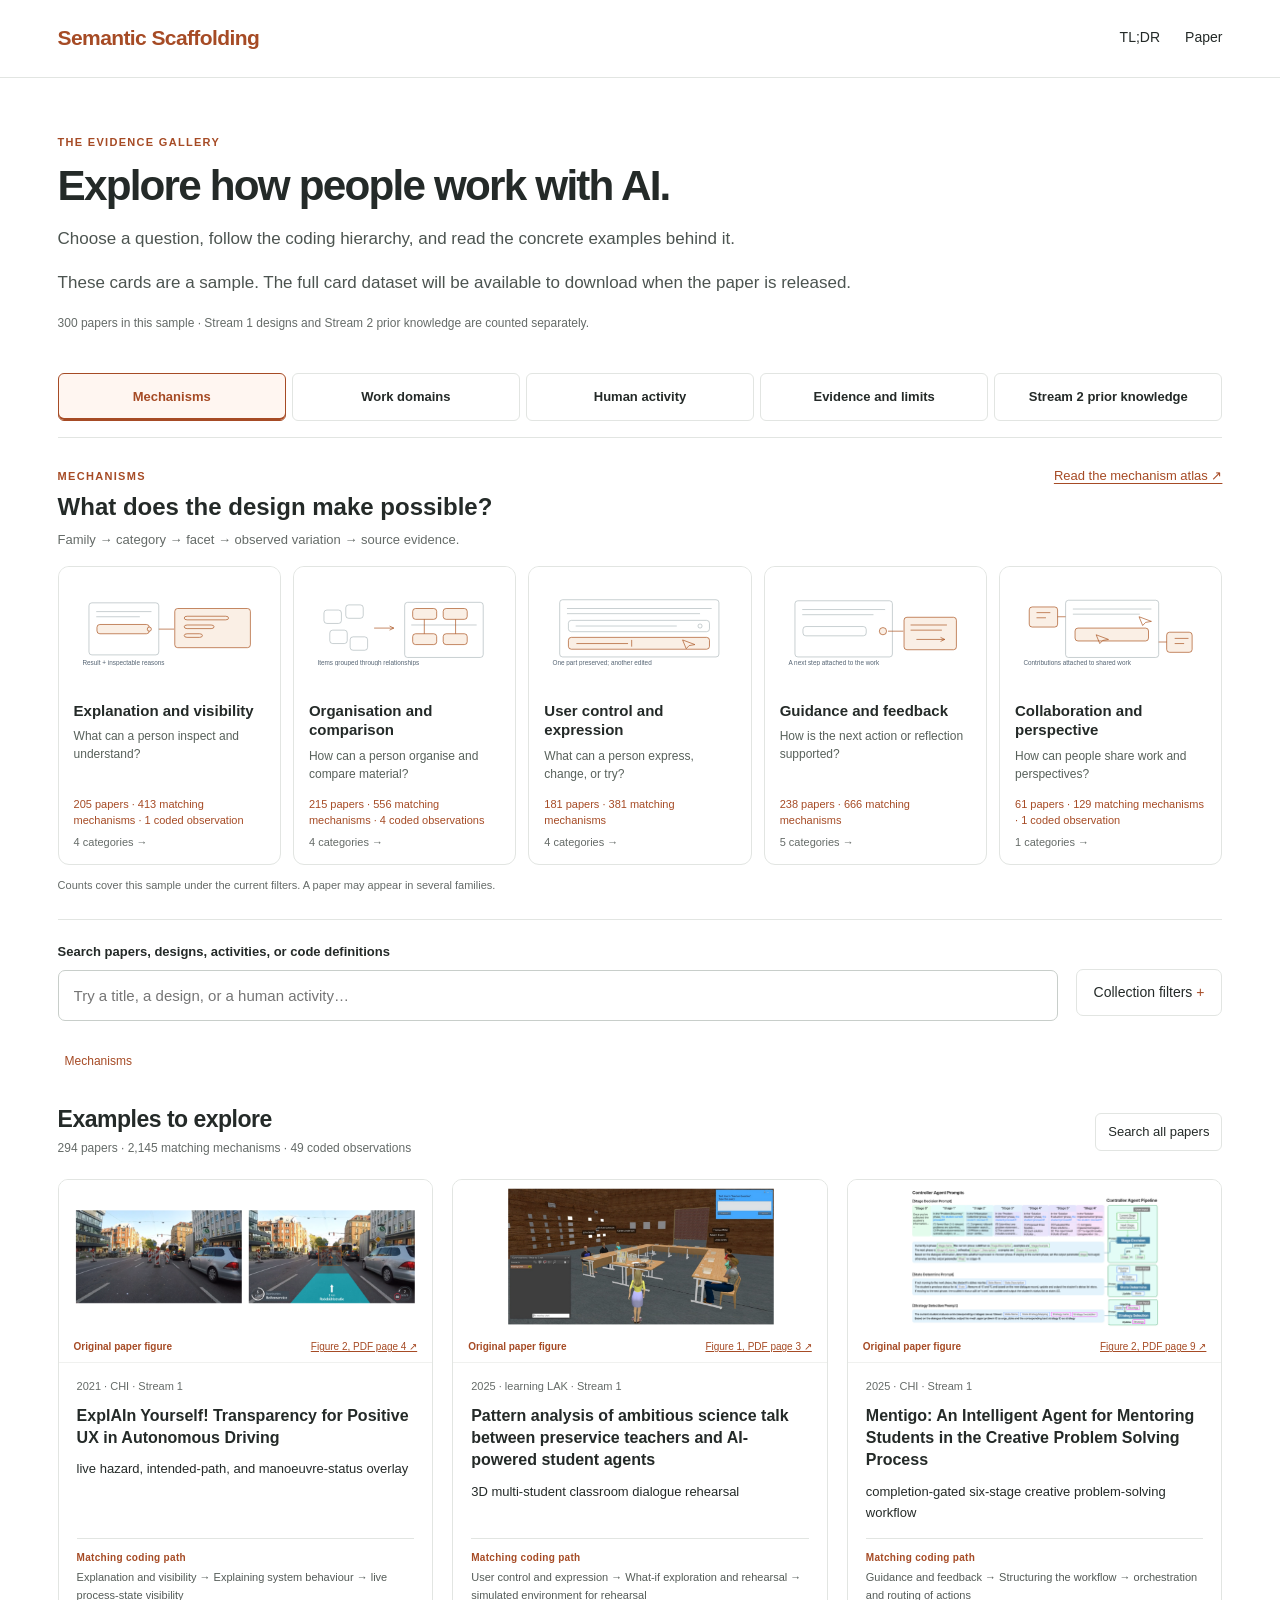
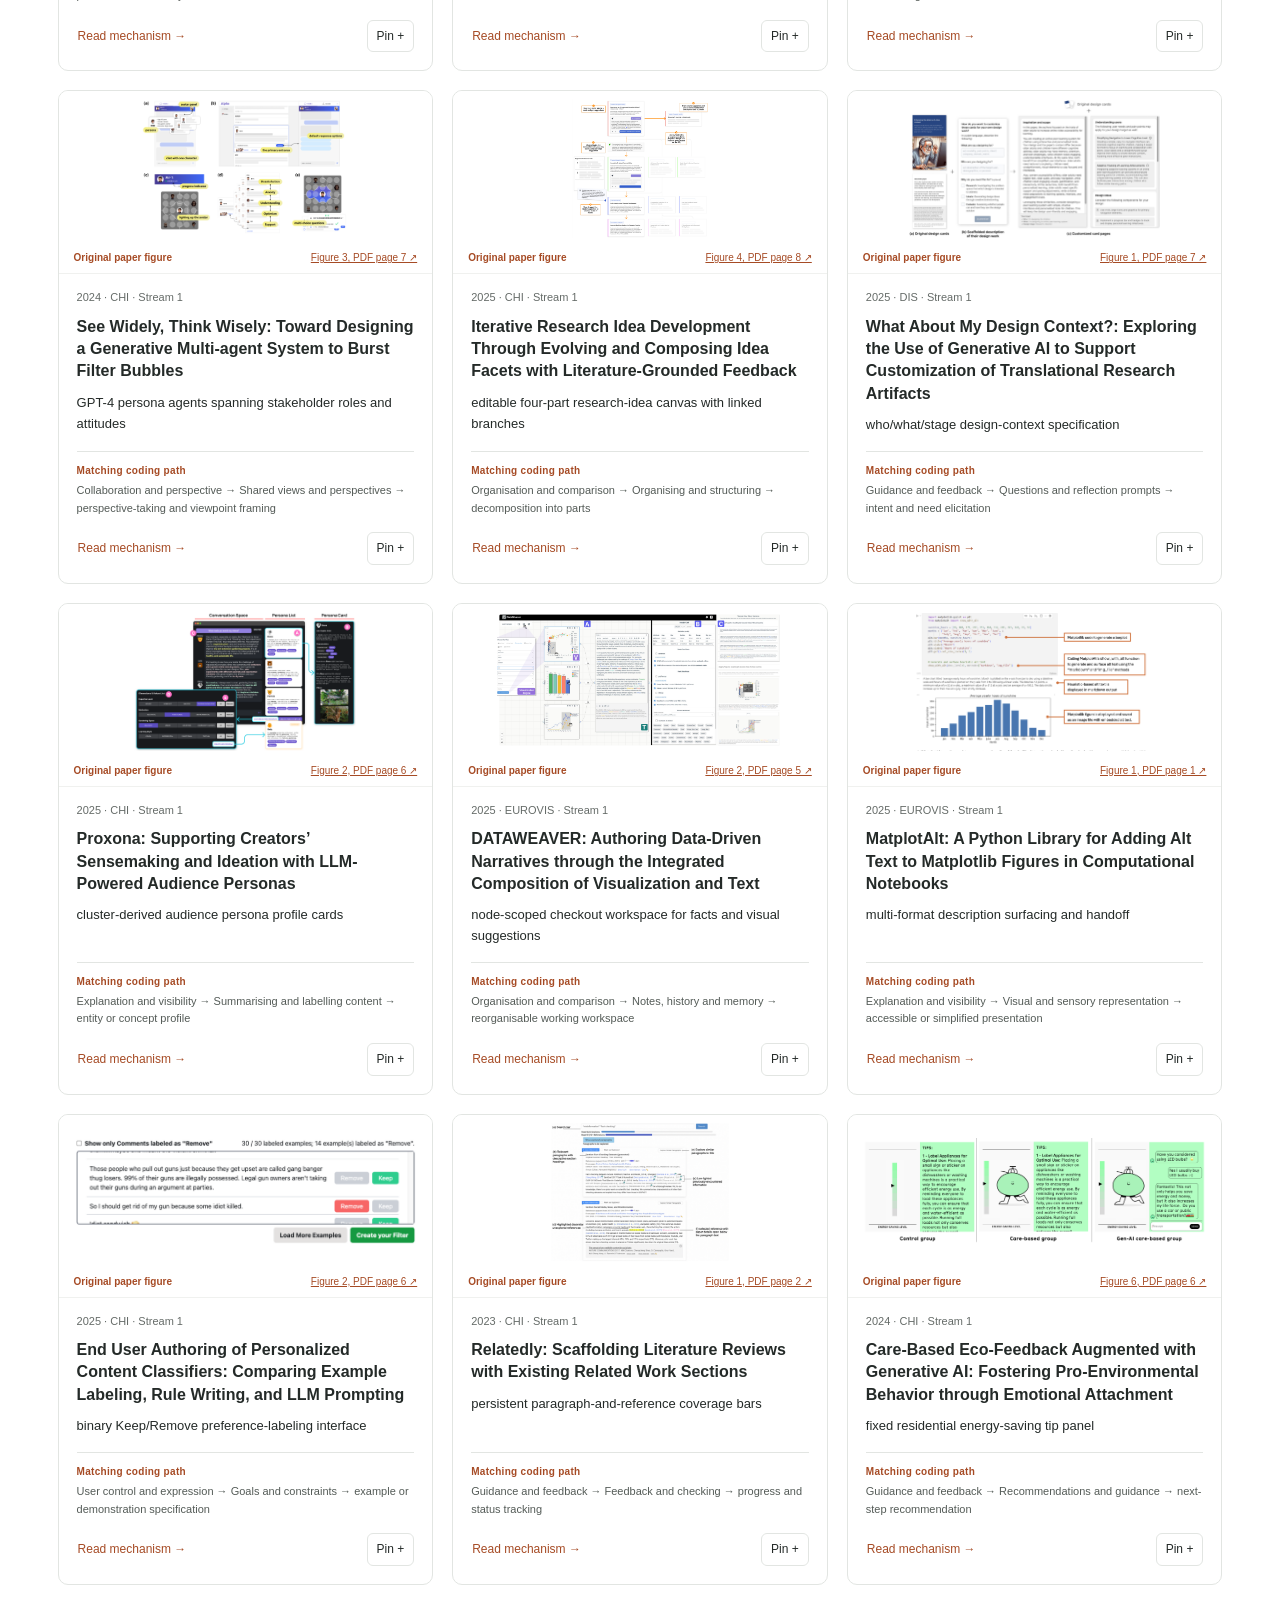
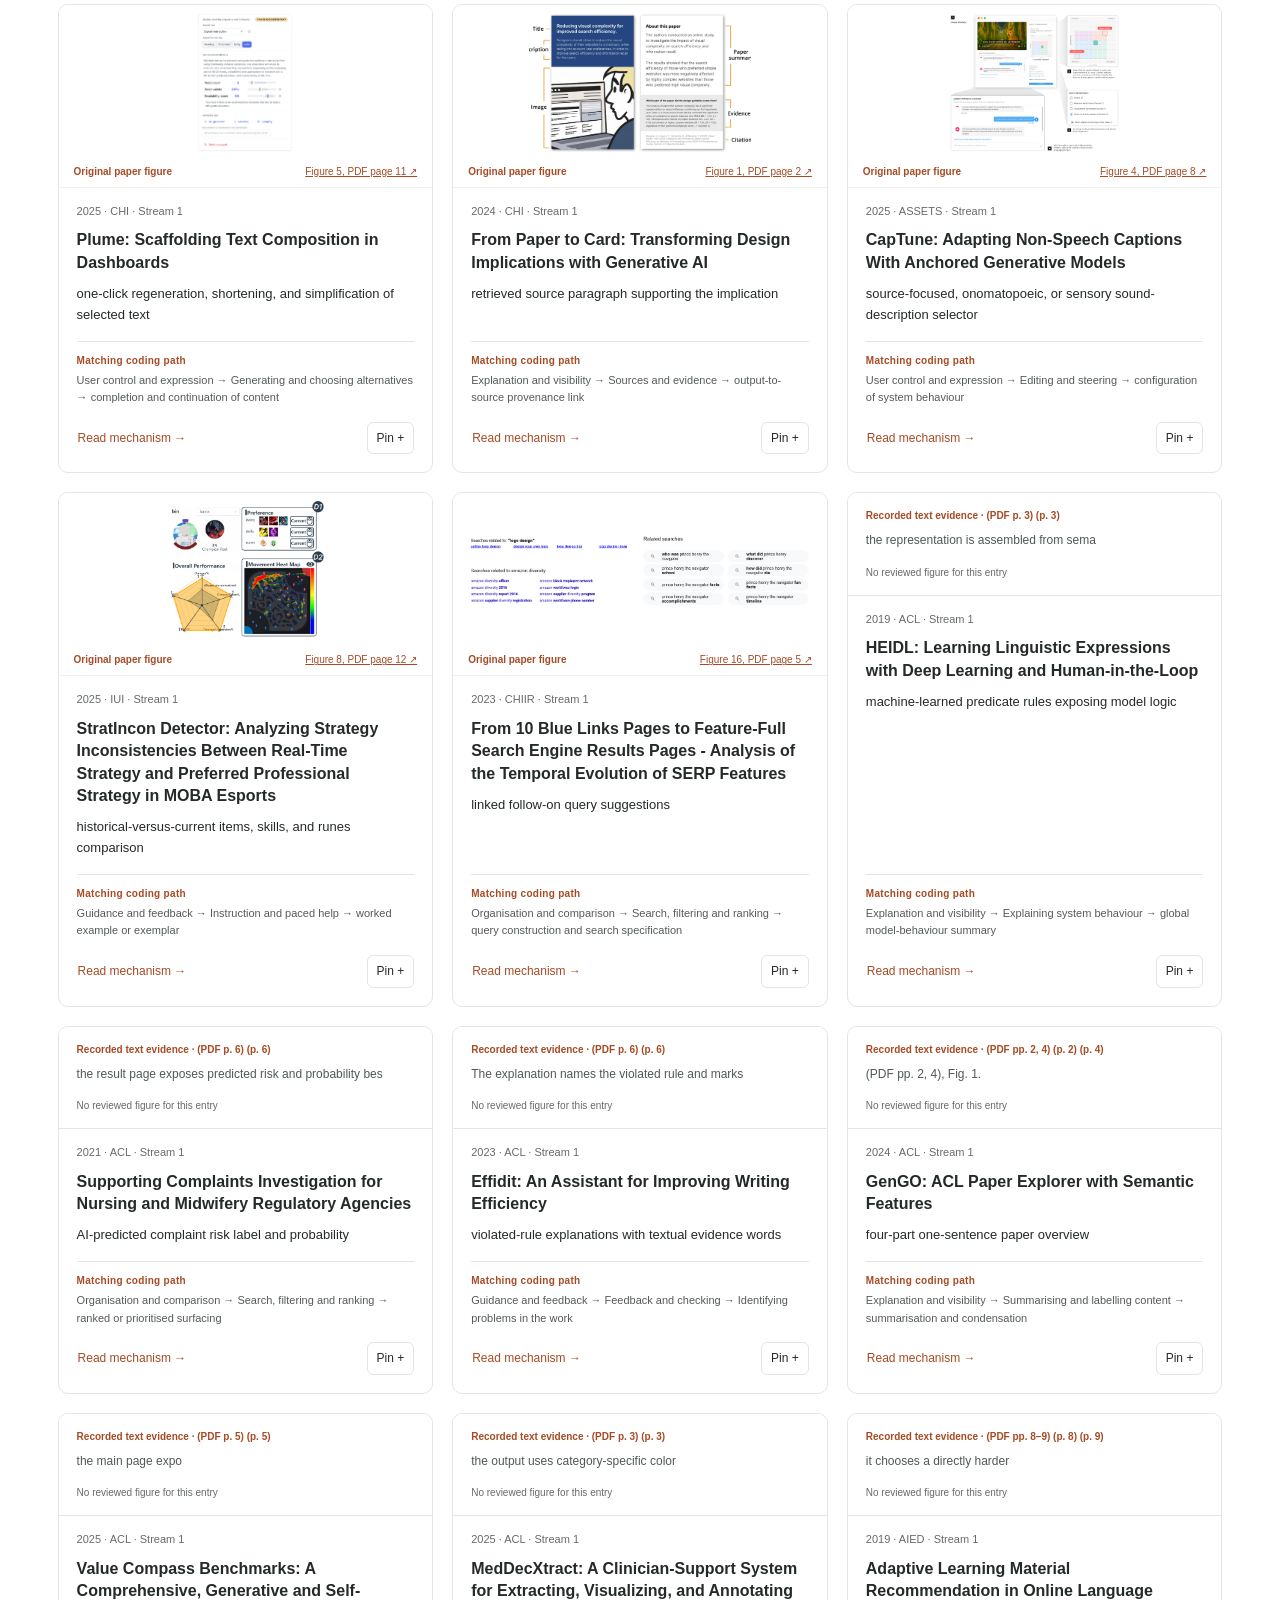
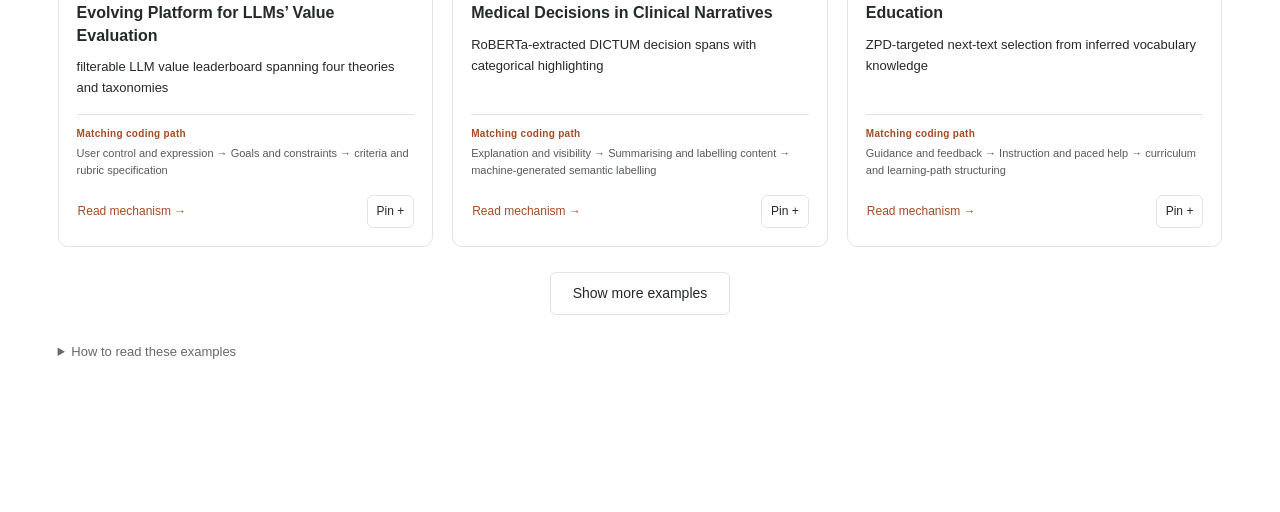
==== commit 758e3639: "Simplify overview questions and show card counts for both streams" ====
--- a/card-gallery.html
+++ b/card-gallery.html
@@ -3,1077 +3,7 @@
 <html lang="en"><head><meta charset="utf-8"/><meta content="width=device-width,initial-scale=1" name="viewport"/>
 <title>Explore the evidence · Semantic Scaffolding</title>
 <link href="paper-cards.css" rel="stylesheet"/><link href="unified-cards.css" rel="stylesheet"/>
-<script defer="" src="paper-cards.js"></script><script defer="" src="unified-cards.js"></script><style id="publication-nav-design">
-:root {
-  --publication-page-paper: #fbf7f1;
-  --publication-page-wash: #f1e7dd;
-  --publication-page-ink: #211d1a;
-  --publication-page-muted: #6c625d;
-  --publication-page-line: #d8cdc4;
-  --publication-page-accent: #b4491a;
-  --publication-accent: #b4491a;
-  --publication-accent-soft: #f2c9b2;
-  --publication-secondary: #3f6288;
-  --publication-font: "Segoe UI", Roboto, "Helvetica Neue", Helvetica, Arial, sans-serif;
-  --publication-type-xs: .72rem;
-  --publication-type-sm: .875rem;
-  --publication-type-body: 1rem;
-  --publication-type-title: clamp(1.55rem, 2.6vw, 2.5rem);
-  --publication-type-display: clamp(2.65rem, 5vw, 4.25rem);
-}
-
-.publication-nav__pdf {
-  display: inline-flex;
-  align-items: center;
-  gap: .4rem;
-  padding: .48rem .9rem;
-  border-radius: .35rem;
-  background: #a94720;
-  border: 1px solid #a94720;
-  color: #fff !important;
-  font: 600 .875rem/1.2 var(--publication-font);
-  text-decoration: none;
-  white-space: nowrap;
-}
-.publication-nav__pdf:hover { background: #873817; border-color: #873817; }
-.publication-nav__pdf:focus-visible { outline: 2px solid #a94720; outline-offset: 3px; }
-@media(max-width:600px) {
-  .publication-nav__brand-label { display: none; }
-  .publication-nav__pdf { padding: .4rem .65rem; }
-}
-
-html:has(body[data-publication-route]) {
-  background: var(--publication-page-paper) !important;
-}
-
-body[data-publication-route] {
-  background-color: var(--publication-page-paper) !important;
-  background-image:
-    radial-gradient(circle at 86% 2%, rgba(89, 88, 137, .08), transparent 31rem),
-    radial-gradient(circle at 8% 28%, rgba(181, 94, 46, .055), transparent 28rem),
-    linear-gradient(110deg, rgba(241, 231, 221, .78), rgba(251, 247, 241, 0) 38rem),
-    linear-gradient(var(--publication-page-paper), var(--publication-page-paper)) !important;
-  background-position: top center, top left, top left, top left !important;
-  background-repeat: no-repeat !important;
-  background-size: 100% 64rem, 100% 72rem, 100% 100%, 100% 100% !important;
-  min-height: 100%;
-}
-
-/* An opaque reading header keeps passing text from showing through the labels. */
-.publication-nav-frame {
-  background: var(--publication-page-paper) !important;
-  -webkit-backdrop-filter: none;
-  backdrop-filter: none;
-  border: 0 !important;
-  border-bottom: 1px solid #d9cec5 !important;
-  box-shadow: none !important;
-  margin: 0 !important;
-  max-width: none !important;
-  min-height: 0 !important;
-  padding: 0 !important;
-  margin-left: calc(50% - 50vw) !important;
-  margin-right: calc(50% - 50vw) !important;
-  position: sticky;
-  top: 0;
-  width: 100vw !important;
-  z-index: 60;
-}
-
-/* The information-architecture projection promotes this frame to a direct
-   body child.  The background and hairline therefore span the viewport once;
-   only the labels are width-constrained, as in an editorial report header. */
-/* A direct body child already spans the available page. Do not count the
-   scrollbar with 100vw or pull half of it past each edge with a negative margin.
-   Nested legacy headers retain their breakout above. */
-body[data-publication-route] > .publication-nav-frame {
-  width: 100% !important;
-  margin-inline: 0 !important;
-}
-
-/* Contributors retains a header inside its padded reading shell. */
-.contributors-shell > .publication-nav-frame {
-  width: 100% !important;
-  margin-inline: 0 !important;
-}
-
-/* `100vw` counts the scrollbar, so the bleed runs a few pixels past the client
-   width at each edge. Clip rather than let that become a horizontal scrollbar --
-   `clip` (unlike `hidden`) does not make a scroll container, so the bar's own
-   `position: sticky` keeps working. */
-body[data-publication-route] {
-  overflow-x: clip;
-}
-
-.publication-nav {
-  --publication-nav-ink: var(--publication-page-ink);
-  --publication-nav-muted: var(--publication-page-muted);
-  --publication-nav-paper: #fffdf9;
-  --publication-nav-surface: #f6f0e9;
-  --publication-nav-line: var(--publication-page-line);
-  --publication-nav-accent: var(--publication-page-accent);
-  align-items: center;
-  background: transparent;
-  border: 0;
-  border-bottom: 0;
-  border-radius: 0;
-  display: flex;
-  font-family: var(--publication-font);
-  gap: clamp(.65rem, 2vw, 1.25rem);
-  justify-content: space-between;
-  margin: 0 auto;
-  max-width: 84rem;
-  min-height: 2.85rem;
-  padding: .1rem clamp(1.25rem, 4vw, 3.5rem);
-  position: relative;
-  z-index: 20;
-  box-shadow: none !important;
-  -webkit-backdrop-filter: none;
-  backdrop-filter: none;
-}
-
-.publication-nav__brand {
-  align-items: center;
-  color: var(--publication-nav-ink);
-  display: inline-flex;
-  flex: 0 0 auto;
-  font-size: var(--publication-type-sm);
-  font-weight: 400;
-  line-height: 1.65;
-  gap: .5rem;
-  letter-spacing: .01em;
-  text-decoration: none;
-}
-
-.publication-nav__brand-label {
-  font-weight: 400 !important;
-}
-
-.publication-nav__mark {
-  color: var(--publication-nav-accent);
-  display: grid;
-  flex: 0 0 auto;
-  height: 1.28rem;
-  place-items: center;
-  width: 1.06rem;
-}
-
-.publication-nav__mark svg {
-  display: block;
-  fill: none;
-  height: 100%;
-  overflow: visible;
-  stroke: currentColor;
-  stroke-linecap: round;
-  stroke-linejoin: round;
-  stroke-width: 1.55;
-  width: 100%;
-}
-
-/* One quiet navigation grammar across Story, Evidence, and Paper.  Route
-   renderers supply their own links, but not their own visual language. */
-.publication-side-rail {
-  --publication-rail-accent: var(--publication-page-accent);
-  box-sizing: border-box;
-  color: var(--publication-page-muted);
-  font-family: var(--publication-font);
-  min-width: 0;
-}
-
-.publication-side-rail > summary,
-[data-publication-side-rail] strong:first-child {
-  color: var(--publication-page-ink);
-  font-size: var(--publication-type-sm);
-  font-weight: 500;
-  letter-spacing: 0;
-  text-transform: none;
-}
-
-.publication-side-rail__list {
-  border-left: 1px solid var(--publication-page-line);
-  list-style: none;
-  margin: 0;
-  padding: .2rem 0 .2rem .8rem;
-}
-
-.publication-side-rail a {
-  color: var(--publication-page-muted);
-  text-decoration: none;
-}
-
-.publication-side-rail a:hover,
-.publication-side-rail a:focus-visible,
-.publication-side-rail a[aria-current="step"],
-.publication-side-rail a[aria-current="location"],
-.publication-side-rail a[aria-selected="true"] {
-  color: var(--publication-page-ink);
-}
-
-.publication-side-rail a:focus-visible {
-  outline: 2px solid var(--publication-rail-accent);
-  outline-offset: 3px;
-}
-
-.publication-nav__brand:hover {
-  color: var(--publication-nav-accent);
-}
-
-.publication-nav__views {
-  display: flex;
-  gap: clamp(.2rem, .8vw, .7rem);
-  list-style: none;
-  margin: 0;
-  padding: 0;
-}
-
-.publication-nav__link {
-  border: 0 !important;
-  border-radius: 0 !important;
-  background: transparent !important;
-  color: var(--publication-nav-muted);
-  display: block;
-  font-size: var(--publication-type-sm);
-  font-weight: 450;
-  line-height: 1.25;
-  padding: .42rem clamp(.65rem, 1.5vw, 1rem);
-  position: relative;
-  text-align: center;
-  text-decoration: none;
-  transition: background-color 140ms ease, border-color 140ms ease, color 140ms ease;
-}
-
-.publication-nav__link:hover {
-  background: transparent !important;
-  color: var(--publication-nav-accent);
-}
-
-.publication-nav__link[aria-current="page"] {
-  background: transparent !important;
-  color: var(--publication-nav-ink);
-  font-weight: 550;
-}
-
-.publication-nav__link::after {
-  background: transparent;
-  bottom: .3rem;
-  content: "";
-  height: 2px;
-  left: clamp(.65rem, 1.5vw, 1rem);
-  position: absolute;
-  right: clamp(.65rem, 1.5vw, 1rem);
-}
-
-.publication-nav__link[aria-current="page"]::after {
-  background: var(--publication-nav-accent);
-}
-
-/* Reading depth is orthogonal to page position.  These quiet edge controls
-   therefore never compete with the primary header or the paper map. */
-.publication-depth-nav {
-  inset: 0;
-  pointer-events: none;
-  position: fixed;
-  z-index: 55;
-}
-
-/* The edge control rests as a faint arrow in a soft tab, so the other depth
-   is visibly there without being read; on hover, on focus, or in the one
-   peek after load it opens into a narrow chip, one word a line, and when its
-   destination changes with the scroll it nudges once. */
-.publication-depth-nav__link {
-  --depth-direction: -1;
-  align-items: center;
-  background: color-mix(in srgb, var(--publication-page-paper) 70%, transparent);
-  box-shadow: inset 0 0 0 1px color-mix(in srgb, var(--publication-page-accent) 30%, transparent);
-  color: var(--publication-page-ink);
-  display: flex;
-  gap: .4rem;
-  min-height: 2.75rem;
-  opacity: .46;
-  padding: .45rem .48rem;
-  pointer-events: auto;
-  position: absolute;
-  text-decoration: none;
-  top: 52%;
-  transform: translateY(-50%);
-  transition: opacity 180ms ease, background-color 180ms ease, box-shadow 180ms ease;
-}
-
-.publication-depth-nav__link--left {
-  border-radius: 0 1rem 1rem 0;
-  left: 0;
-}
-
-.publication-depth-nav__link--right {
-  --depth-direction: 1;
-  border-radius: 1rem 0 0 1rem;
-  flex-direction: row-reverse;
-  right: 0;
-  text-align: right;
-}
-
-.publication-depth-nav__link:hover,
-.publication-depth-nav__link:focus-visible,
-.publication-depth-nav__link.is-peek {
-  background: color-mix(in srgb, var(--publication-page-paper) 62%, transparent);
-  -webkit-backdrop-filter: blur(14px) saturate(115%);
-  backdrop-filter: blur(14px) saturate(115%);
-  box-shadow: 0 0 24px color-mix(in srgb, var(--publication-page-accent) 11%, transparent), inset 0 0 0 1px color-mix(in srgb, white 38%, transparent);
-  opacity: .9;
-  outline: 0;
-  /* Keep the hit area attached to the viewport edge. Moving this link inward
-     makes a stationary edge pointer leave it, collapse it, then enter again. */
-  transform: translateY(-50%);
-}
-
-.publication-depth-nav__arrow {
-  border-color: var(--publication-page-accent);
-  border-style: solid;
-  border-width: 1px 1px 0 0;
-  display: block;
-  height: .5rem;
-  transform: rotate(-45deg);
-  width: .5rem;
-}
-
-/* Up to surface, right to dive. */
-.publication-depth-nav__link--right .publication-depth-nav__arrow { transform: rotate(45deg); }
-
-.publication-depth-nav__copy {
-  display: grid;
-  font-family: var(--publication-font);
-  max-width: 0;
-  min-width: 0;
-  opacity: 0;
-  overflow: hidden;
-  transition: max-width 180ms ease, opacity 140ms ease;
-  white-space: nowrap;
-}
-
-.publication-depth-nav__link:hover .publication-depth-nav__copy,
-.publication-depth-nav__link:focus-visible .publication-depth-nav__copy,
-.publication-depth-nav__link.is-peek .publication-depth-nav__copy {
-  max-width: 3.4rem;
-  opacity: 1;
-}
-
-.publication-depth-nav__copy strong {
-  display: block;
-  font-size: var(--publication-type-xs);
-  font-weight: 500;
-  line-height: 1.15;
-}
-
-.publication-depth-nav__bubbles {
-  display: grid;
-  height: 1.7rem;
-  place-items: center;
-  position: relative;
-  width: .3rem;
-}
-
-.publication-depth-nav__bubbles i {
-  animation: depth-bubble 1.45s ease-in-out infinite paused;
-  background: color-mix(in srgb, var(--publication-page-accent) 58%, transparent);
-  border-radius: 50%;
-  height: .22rem;
-  position: absolute;
-  width: .22rem;
-}
-
-.publication-depth-nav__link:hover .publication-depth-nav__bubbles i,
-.publication-depth-nav__link:focus-visible .publication-depth-nav__bubbles i,
-.publication-depth-nav__link.is-peek .publication-depth-nav__bubbles i {
-  animation-play-state: running;
-}
-
-.publication-depth-nav__bubbles i:nth-child(2) { animation-delay: -.55s; height: .14rem; width: .14rem; }
-.publication-depth-nav__bubbles i:nth-child(3) { animation-delay: -1.1s; height: .1rem; width: .1rem; }
-.publication-depth-nav__link--deeper .publication-depth-nav__bubbles i { animation-direction: reverse; }
-
-@keyframes depth-bubble {
-  0%, 100% { opacity: .15; transform: translateY(.55rem); }
-  50% { opacity: .85; transform: translateY(-.55rem); }
-}
-
-.publication-depth-nav__link.is-retargeted {
-  animation: depth-nudge 1.1s ease-in-out 2;
-}
-
-@keyframes depth-nudge {
-  0%, 100% { opacity: .46; }
-  50% { opacity: .95; }
-}
-
-.publication-nav__brand:focus-visible,
-.publication-nav__link:focus-visible,
-.paper-view-switch__link:focus-visible {
-  outline: 4px solid var(--publication-nav-accent);
-  outline-offset: 3px;
-}
-
-/* Route and visual feedback.  Static figure content remains the fallback
-   when an interactive enhancement is slow or unavailable. */
-@view-transition { navigation: auto; }
-
-/* The veil.  A sheet of the page's own paper covers the departure and the
-   arrival, so a reader never sees the next document half laid out, and it
-   names where they are going: the kicker (diving into the paper, surfacing
-   to the story) on the sheet and the destination's title under it, with a
-   hairline that walks until the page is ready.  Both are pseudo-elements of
-   the root, because a body-level element would ride the body's entrance
-   animation.  A click raises it before leaving; the head's boot script
-   raises it again on arrival before first paint, from the record the
-   departure wrote, and the depth script lifts it once the page has settled. */
-html::before,
-html::after {
-  content: "";
-  opacity: 0;
-  pointer-events: none;
-  position: fixed;
-  transition: opacity 340ms ease;
-}
-
-html::before {
-  background: var(--publication-page-paper, #fbf7f1);
-  color: var(--publication-page-accent, #b4491a);
-  content: attr(data-publication-veil-kicker);
-  display: grid;
-  font: 600 .64rem/1 var(--publication-font, sans-serif);
-  inset: 0;
-  letter-spacing: .16em;
-  padding-bottom: 3.6rem;
-  place-content: center;
-  text-transform: uppercase;
-  z-index: 2000;
-}
-
-html::after {
-  background: linear-gradient(var(--publication-page-accent, #b4491a), var(--publication-page-accent, #b4491a)) no-repeat 50% 100% / 0 1px;
-  color: var(--publication-page-ink, #211d1a);
-  content: attr(data-publication-veil-title);
-  font: 500 clamp(1.05rem, 2vw, 1.35rem)/1.3 var(--publication-font, sans-serif);
-  left: 50%;
-  max-width: min(30rem, 84vw);
-  padding: 0 .2rem .9rem;
-  text-align: center;
-  top: 50%;
-  transform: translate(-50%, -.1rem);
-  width: max-content;
-  z-index: 2001;
-}
-
-html[data-publication-leaving]::before,
-html[data-publication-leaving]::after,
-html[data-publication-veiled]::before,
-html[data-publication-veiled]::after {
-  opacity: 1;
-  pointer-events: auto;
-}
-
-html[data-publication-veiled]::before,
-html[data-publication-veiled]::after {
-  transition: none;
-}
-
-html[data-publication-leaving]::after,
-html[data-publication-veiled]::after {
-  animation: publication-veil-trace 1.1s ease-in-out infinite alternate;
-}
-
-@keyframes publication-veil-trace {
-  from { background-size: 0 1px; }
-  to { background-size: 100% 1px; }
-}
-
-figure.publication-visual-loading,
-[data-publication-visual][aria-busy="true"] {
-  background-color: color-mix(in srgb, var(--publication-page-paper) 88%, var(--publication-page-accent));
-  background-image: linear-gradient(105deg, transparent 35%, color-mix(in srgb, white 62%, transparent) 49%, transparent 63%);
-  background-position: 160% 0;
-  background-size: 220% 100%;
-  isolation: isolate;
-  min-height: clamp(9rem, 24vw, 18rem);
-  overflow: hidden;
-  position: relative;
-}
-
-figure.publication-visual-loading::after,
-[data-publication-visual][aria-busy="true"]::after {
-  background: var(--publication-page-accent);
-  bottom: 0;
-  content: "";
-  height: 2px;
-  left: 0;
-  opacity: .5;
-  position: absolute;
-  transform: scaleX(.38);
-  transform-origin: left center;
-  width: 100%;
-}
-
-figure.publication-visual-loading {
-  animation: publication-visual-sheen 1.15s ease-in-out infinite;
-}
-
-figure.publication-visual-loading > img {
-  opacity: .35;
-  transition: opacity 180ms ease;
-}
-
-figure.publication-visual-ready > img { opacity: 1; }
-
-@keyframes publication-visual-sheen {
-  0% { background-position: 160% 0; }
-  100% { background-position: -80% 0; }
-}
-
-@keyframes publication-enter-deeper {
-  from { opacity: .18; transform: translateX(1rem); }
-  to { opacity: 1; transform: translateX(0); }
-}
-
-@keyframes publication-enter-surface {
-  from { opacity: .18; transform: translateX(-1rem); }
-  to { opacity: 1; transform: translateX(0); }
-}
-
-html[data-publication-enter="deeper"]::view-transition-new(root),
-html[data-publication-enter="deeper"] body {
-  animation: publication-enter-deeper 220ms cubic-bezier(.2,.72,.2,1);
-}
-
-html[data-publication-enter="surface"]::view-transition-new(root),
-html[data-publication-enter="surface"] body {
-  animation: publication-enter-surface 220ms cubic-bezier(.2,.72,.2,1);
-}
-
-.paper-view-row {
-  align-items: center;
-  display: flex;
-  justify-content: flex-end;
-  margin-top: 0;
-  overflow-x: auto;
-}
-
-.paper-view-row:empty {
-  display: none;
-}
-
-.paper-view-switch {
-  --publication-nav-ink: var(--ink, #211c19);
-  --publication-nav-muted: var(--muted, #6d625c);
-  --publication-nav-paper: var(--paper, #fffdf9);
-  --publication-nav-surface: var(--surface, #f6f0e9);
-  --publication-nav-line: var(--line, #d9cec5);
-  --publication-nav-accent: var(--accent, #8d3f0f);
-  align-items: center;
-  background: transparent;
-  border: 0;
-  border-bottom: 1px solid var(--publication-nav-line);
-  border-radius: 0;
-  display: inline-grid;
-  font-family: var(--publication-font);
-  gap: .2rem;
-  grid-template-columns: repeat(2, minmax(0, 1fr));
-  padding: 0;
-}
-
-.paper-view-switch__link {
-  border: 1px solid transparent;
-  border-radius: 0;
-  color: var(--publication-nav-muted);
-  display: block;
-  font-size: .68rem;
-  font-weight: 500;
-  line-height: 1.2;
-  padding: .5rem .72rem .45rem;
-  text-align: center;
-  text-decoration: none;
-  transition: background-color 140ms ease, border-color 140ms ease, color 140ms ease;
-  white-space: nowrap;
-}
-
-.paper-view-switch__link:hover {
-  background: var(--publication-nav-surface);
-  border-color: var(--publication-nav-line);
-  color: var(--publication-nav-accent);
-}
-
-.paper-view-switch__link[aria-current="page"] {
-  background: transparent;
-  border-bottom-color: var(--publication-nav-accent);
-  color: var(--publication-nav-accent);
-}
-
-.skip-link {
-  background: var(--publication-nav-ink, #211c19);
-  border-radius: 0 0 .4rem .4rem;
-  color: #fff;
-  font-family: var(--publication-font);
-  font-size: .78rem;
-  font-weight: 600;
-  left: 1rem;
-  padding: .65rem .85rem;
-  position: fixed;
-  text-decoration: none;
-  top: -5rem;
-  z-index: 50;
-}
-
-.skip-link:focus {
-  outline: 4px solid var(--publication-nav-accent, #8d3f0f);
-  outline-offset: 3px;
-  top: 0;
-}
-
-@media (max-width: 720px) {
-  .publication-nav-frame {
-    padding: 0 !important;
-  }
-
-  .publication-nav {
-    align-items: center;
-    flex-direction: row;
-    gap: .25rem;
-    overflow-x: visible;
-    min-height: 3.1rem;
-    padding: .14rem .75rem;
-  }
-
-  .publication-nav__brand {
-    padding: .1rem .35rem;
-  }
-
-  .publication-nav__mark {
-    height: 1.45rem;
-    width: 1.2rem;
-  }
-
-  .publication-nav__brand-label {
-    display: none;
-  }
-
-  .publication-nav__views {
-    display: grid;
-    grid-template-columns: repeat(2, minmax(0, 1fr)) !important;
-    flex: 1 1 auto;
-    width: auto;
-  }
-
-  .publication-nav__link {
-    min-height: 2.25rem;
-    padding: .5rem .15rem .45rem;
-    font-size: clamp(.68rem, 3vw, .78rem);
-    white-space: normal;
-  }
-
-  .publication-nav__link::after {
-    bottom: .25rem;
-    left: .35rem;
-    right: .35rem;
-  }
-
-  body[data-publication-edition="local"] .publication-nav__views {
-    grid-template-columns: repeat(2, minmax(0, 1fr)) !important;
-  }
-
-  .publication-depth-nav__link {
-    background: transparent;
-    bottom: auto;
-    inline-size: 1.65rem;
-    min-height: 2.8rem;
-    opacity: .4;
-    padding: .5rem .2rem;
-    top: 52%;
-    transform: translateY(-50%);
-  }
-
-  .publication-depth-nav__link:hover,
-  .publication-depth-nav__link:focus-visible {
-    opacity: .96;
-    transform: translateY(-50%);
-  }
-
-  .publication-depth-nav__copy { display: none; }
-  .publication-depth-nav__bubbles { display: none; }
-}
-
-@media (max-width: 520px) {
-  .paper-view-switch {
-    flex: 0 0 auto;
-  }
-}
-
-@media (prefers-reduced-motion: reduce) {
-  .publication-nav__link,
-  .paper-view-switch__link,
-  .publication-depth-nav__link {
-    transition: none;
-  }
-
-  .publication-depth-nav__bubbles i { animation: none; opacity: .45; }
-
-  html::before,
-  html::after,
-  .publication-depth-nav__link.is-retargeted,
-  figure.publication-visual-loading,
-  figure.publication-visual-loading > img,
-  [data-publication-visual][aria-busy="true"],
-  html[data-publication-enter] body {
-    animation: none !important;
-    transition: none !important;
-  }
-
-  figure.publication-visual-loading { background-image: none; }
-}
-
-/* Shared synopsis: stable cards, visible routes, and room for every label. */
-.lpr-progress summary{cursor:pointer;font-size:.85rem;font-weight:600;line-height:1.5}
-.lpr-progress summary span{display:inline-block;margin-left:.5rem;color:var(--muted,#66716b);font-size:.75rem;font-weight:400}
-.lpr-progress[open] summary{margin-bottom:.75rem}
-.tldr .t-teaser-desktop {
-  display:grid!important;grid-template-columns:repeat(3,minmax(0,1fr));
-  gap:1rem;height:auto!important;min-height:0!important;max-height:none!important;
-}
-.tldr .t-teaser-mobile{display:none!important}
-.tldr .t-teaser-desktop .t-teaser-panel {
-  min-width:0;opacity:1!important;overflow:visible;border:1px solid var(--t-line);
-  border-radius:.6rem;
-  background:rgba(255,254,250,.9);transition:background-color .18s,box-shadow .18s;
-}
-.tldr .t-teaser-desktop .t-teaser-head{height:auto!important;padding:1rem;gap:.6rem}
-.tldr .t-teaser-desktop .t-teaser-head>span:nth-child(2),
-.tldr .t-teaser-desktop .t-teaser-body{opacity:1!important;visibility:visible!important}
-.tldr .t-teaser-desktop .t-teaser-body{
-  position:static!important;gap:.8rem;padding:0 1rem 1rem;min-width:0;
-}
-.tldr .t-teaser-desktop .t-teaser-summary,
-.tldr .t-teaser-desktop .t-teaser-detail{
-  display:block!important;overflow:visible;-webkit-line-clamp:unset;
-}
-.tldr .t-teaser-desktop .t-teaser-title{font-size:clamp(1.12rem,.55vw + .7rem,1.6rem);font-weight:600;line-height:1.3}
-.tldr .t-teaser-desktop .t-teaser-summary{font-size:var(--t-size-reading,1rem);line-height:1.55}
-.tldr .t-teaser-desktop .t-teaser-kicker{font-size:var(--t-size-small,.87rem)}
-.tldr .t-teaser-desktop .t-teaser-detail{font-size:var(--t-size-small,.87rem);opacity:1;background:transparent}
-.tldr .t-teaser-desktop .t-teaser-graphic{
-  grid-template-columns:minmax(0,1fr)!important;align-content:start!important;
-  gap:.8rem;overflow:visible!important;min-width:0;min-height:0;
-}
-.tldr .t-teaser-desktop .t-teaser-graphic>*{display:grid!important}
-.tldr .t-teaser-desktop .t-teaser-actions{
-  position:static!important;display:grid!important;opacity:1;visibility:visible;
-  margin-top:auto;min-height:0;padding:.8rem 0 0!important;background:transparent!important;
-  box-shadow:none!important;grid-template-columns:1fr 1fr;gap:.5rem;
-}
-.tldr .t-teaser-actions a{display:grid;align-items:center;min-height:2.75rem;padding:.55rem .65rem;font-size:var(--t-size-small,.86rem)}
-.t-mini-streams{grid-template-columns:repeat(2,minmax(0,1fr));min-width:0}
-.t-mini-streams .t-mini-stream{min-width:0;padding:.8rem .5rem;gap:.3rem}
-.t-mini-streams .t-mini-stream i{min-height:0;font-variant-numeric:tabular-nums}
-.t-mini-streams .t-mini-findings{padding:.65rem .4rem}
-.tldr .t-mini-streams{grid-template-rows:minmax(0,1fr) 1.5rem auto;gap:.35rem}
-.tldr .t-mini-streams .t-mini-join{height:1.5rem!important;min-height:0;max-height:1.5rem;margin:0!important;align-self:center}
-.tldr .t-mini-streams .t-mini-stream{align-content:center;gap:.45rem}
-.tldr .t-mini-stream small{display:block;max-width:20ch;min-height:0;line-height:1.35}
-.tldr .t-mini-stream i{max-width:18ch;min-height:2.8em}
-.tldr .t-mini-findings b{font:600 var(--t-size-small,.9rem)/1.3 var(--t-ui)}
-.tldr .t-mini-findings span{font:400 var(--t-size-xs,.8rem)/1.4 var(--t-ui)}
-.tldr .t-mini-rqs>a{min-width:0;min-height:2.75rem;box-sizing:border-box;color:inherit;text-decoration:none;
-  grid-template-columns:1.2rem 2.1rem minmax(0,1fr) auto;
-  transition:background-color .16s,border-color .16s}
-.t-mini-rqs>a:hover{background:color-mix(in srgb,var(--panel-accent) 7%,white)}
-.t-mini-rqs>a:focus-visible,.tldr .t-mini-stream:focus-visible,.tldr .t-mini-landscape a:focus-visible{
-  outline:2px solid var(--panel-accent);outline-offset:3px}
-.t-mini-rqs>a:hover em,.t-mini-rqs>a:focus-visible em{text-decoration:underline;text-underline-offset:.18em}
-.t-rq-arrow{color:var(--panel-accent);font-size:.9em}
-@container (max-width:15.5rem){
-  .tldr .t-mini-rqs>a{grid-template-columns:1.15rem minmax(0,1fr) auto}
-  .tldr .t-mini-rqs>a>svg{grid-column:1;grid-row:1 / span 2;align-self:center}
-  .tldr .t-mini-rqs>a>b,.tldr .t-mini-rqs>a>em{grid-column:2}
-  .t-mini-rqs .t-rq-arrow{grid-column:3;grid-row:1 / span 2;align-self:center}
-}
-.t-mini-rqs em{overflow-wrap:break-word}
-.tldr .t-mini-rqs>a{font-size:var(--t-size-small,.9rem)}
-.tldr .t-mini-rqs b{font-size:var(--t-size-xs,.8rem)}
-.tldr .t-mini-stream strong{font-size:var(--t-size-reading,1rem)}
-.tldr .t-mini-stream :is(small,i,em){font-size:var(--t-size-small,.86rem);line-height:1.4}
-.tldr .t-mini-findings strong{font-size:1rem}
-.tldr .t-mini-findings small{font-size:.86rem}
-
-/* Restore the retained landscape rendering; compact landmarks leave the terrain visible. */
-.tldr .t-mini-landscape{min-height:15rem;box-shadow:none;isolation:isolate;overflow:visible}
-.tldr .t-mini-landscape>img{opacity:1;object-position:center bottom;border-radius:.7rem}
-.tldr .t-mini-landscape::after{border-radius:.7rem;background:linear-gradient(180deg,#fffdf920,transparent 50%)}
-.tldr .t-mini-landscape .t-landmark-path{display:none}
-.tldr .t-mini-landscape ol{
-  position:relative;inset:auto;box-sizing:border-box;display:flex;flex-direction:column-reverse;
-  justify-content:space-around;gap:1rem;padding:1.1rem .8rem;margin:0;min-height:15rem;height:100%;
-  font-family:var(--t-ui);text-shadow:none;list-style:none;
-}
-.tldr .t-mini-landscape li{
-  position:static!important;display:block;max-width:100%;padding:0!important;margin:0!important;
-  font-size:inherit!important;line-height:1.4!important;
-}
-.tldr .t-mini-landscape li:nth-child(2){margin-left:6%!important}
-.tldr .t-mini-landscape li:nth-child(3){margin-left:12%!important}
-.tldr .t-mini-landscape li a{
-  position:relative;z-index:3;display:grid;grid-template-columns:1.65rem minmax(0,1fr) auto;
-  gap:.45rem;align-items:center;width:fit-content;max-width:100%;box-sizing:border-box;
-  padding:.45rem .65rem .45rem .4rem;border:1px solid #fffdf9b0;
-  border-radius:.75rem;color:#284934!important;text-decoration:none!important;
-  background:rgba(255,254,250,.92);box-shadow:0 .2rem .75rem #33463212;
-  transition:background-color .16s,border-color .16s;
-}
-.tldr .t-mini-landscape li a:hover,.tldr .t-mini-landscape li a:focus-visible{
-  background:#fffefb;border-color:#739b7d;
-}
-.tldr .t-mini-landscape strong{display:block;font:600 var(--t-size-small,.9rem)/1.35 var(--t-ui)}
-.tldr .t-mini-landscape small{
-  display:block;position:static;margin-top:.2rem;color:#405744;
-  font:400 var(--t-size-xs,.8rem)/1.4 var(--t-ui);
-}
-.t-landmark-arrow{font-size:.8rem;transition:transform .16s}
-.t-mini-landscape a:hover .t-landmark-arrow{transform:translateX(2px)}
-
-/* The article hero uses its available width, including beside a review dock. */
-.sr-paper-contribution-map{container-type:inline-size}
-.sr-paper-teaser{overflow:visible!important}
-.sr-paper-teaser-row{min-width:0!important;gap:1rem!important}
-.sr-paper-teaser-panel{container-type:normal;min-width:0;overflow:visible;transform:none!important}
-.sr-paper-teaser-row{grid-template-rows:auto auto auto auto auto;row-gap:.5rem!important}
-.sr-paper-teaser-row>.sr-paper-teaser-panel{
-  display:grid;grid-template-rows:subgrid;grid-row:span 5;min-height:0;padding:.85rem;
-  border:1px solid var(--sr-line);border-radius:.6rem;
-}
-.sr-paper-teaser-panel header{grid-template-columns:1.35rem minmax(0,1fr) auto!important}
-.sr-paper-teaser-panel header strong{font-size:1.12rem!important;line-height:1.3!important}
-.sr-paper-teaser-panel header small{font-size:.8rem!important}
-.sr-paper-teaser-link{color:var(--panel-accent)!important}
-.sr-paper-teaser-panel .sr-paper-teaser-summary{min-height:0;font-size:.96rem!important;line-height:1.5!important}
-.sr-paper-teaser-panel .sr-paper-teaser-detail{display:block;min-height:0;max-height:none;overflow:visible;font-size:.84rem!important}
-.sr-paper-teaser-panel .sr-paper-teaser-detail:empty{display:none}
-.sr-paper-teaser-graphic .t-mini-streams{grid-template-rows:auto 1rem auto;gap:.3rem;height:auto;min-height:0}
-.sr-paper-teaser-graphic .t-mini-streams .t-mini-stream{align-content:start;padding:.65rem .45rem}
-.sr-paper-teaser-graphic .t-mini-streams .t-mini-join{height:1rem;min-height:0}
-.sr-paper-teaser-graphic .t-mini-findings-list ol{grid-template-rows:repeat(3,auto);gap:.35rem}
-.sr-paper-teaser-graphic .t-mini-findings-list a{padding:.6rem .45rem;gap:.35rem;grid-template-columns:1.1rem minmax(0,1fr) .5rem}
-.sr-paper-teaser-graphic .t-mini-findings-list strong{font-size:.86rem;line-height:1.3}
-.sr-paper-teaser-graphic .t-mini-findings-list small{font-size:.79rem;line-height:1.35}
-.sr-paper-teaser-graphic{min-height:0!important;align-content:stretch;flex:initial}
-.sr-paper-teaser-graphic .t-mini-rqs{height:100%;grid-template-rows:repeat(3,minmax(0,1fr))}
-.sr-paper-teaser .t-mini-landscape>img{width:100%!important;height:100%!important;max-height:100%;object-fit:cover}
-.sr-paper-teaser-graphic .t-mini-rqs>a{padding:.8rem .65rem;align-content:center}
-.sr-paper-teaser-link::after{display:none!important}
-.sr-paper-teaser-target{display:block}
-.sr-paper-teaser-target a{color:inherit;text-decoration:none}
-.sr-paper-teaser-target a:hover,.sr-paper-teaser-target a:focus-visible{text-decoration:underline;text-underline-offset:.18em}
-.sr-paper-teaser-target a:focus-visible{outline:2px solid var(--panel-accent);outline-offset:3px}
-.sr-paper-teaser-menu{box-sizing:border-box;max-width:100%}
-.paper-header .paper-format-switch{position:static!important;display:inline-flex;width:fit-content;justify-content:flex-start;margin:.25rem 0 1rem!important;max-width:100%}
-.paper-header .paper-format-switch a{white-space:normal;overflow-wrap:anywhere}
-section.lpr-hero.paper-frame{width:min(calc(100% - 4rem),92rem)!important;container-type:inline-size}
-section.lpr-hero.paper-frame .paper-header{
-  display:grid;grid-template-columns:minmax(0,1.55fr) minmax(0,1fr);grid-template-rows:auto auto auto auto;
-  column-gap:clamp(2rem,5vw,5rem);row-gap:.7rem;width:100%!important;max-width:none!important;
-  margin:1.2rem 0 2rem!important;align-items:start;
-}
-section.lpr-hero.paper-frame .paper-header>:is(p,h1){width:100%;max-width:none!important;margin:0!important;text-align:left!important}
-section.lpr-hero .paper-header .paper-kicker{grid-column:1;grid-row:1;align-self:center}
-section.lpr-hero .paper-header .paper-format-switch{
-  grid-column:2;grid-row:1;margin:0!important;justify-self:end;padding:.4rem .7rem;
-  white-space:normal;font-size:.8125rem;
-}
-section.lpr-hero.paper-frame .paper-header h1{grid-column:1;grid-row:2 / 4;font-size:clamp(2rem,3vw,2.9rem)!important;line-height:1.08!important;text-wrap:pretty}
-section.lpr-hero .paper-header .lpr-authors{grid-column:1;grid-row:4;font-size:.95rem}
-section.lpr-hero.paper-frame .paper-header .lpr-plain-summary{grid-column:2;grid-row:2;font-size:1.05rem;line-height:1.65}
-section.lpr-hero .paper-header .lpr-progress{grid-column:2;grid-row:3 / 5;min-width:0;margin:0;padding:.65rem .75rem;border-style:solid}
-.lpr-progress summary span{display:block;margin:.2rem 0 0;font-size:.72rem}
-@container (max-width:64rem){
-  section.lpr-hero.paper-frame .paper-header{display:flex;flex-direction:column;gap:.9rem;margin:.75rem 0 1.5rem!important}
-  section.lpr-hero .paper-header .paper-kicker{order:0}
-  section.lpr-hero.paper-frame .paper-header h1{order:1}
-  section.lpr-hero .paper-header .lpr-authors{order:2}
-  section.lpr-hero.paper-frame .paper-header .lpr-plain-summary{order:3;max-width:65ch!important}
-  section.lpr-hero .paper-header .paper-format-switch{order:4;align-self:flex-end}
-  section.lpr-hero .paper-header .lpr-progress{order:5;width:100%;box-sizing:border-box}
-}
-@container (max-width:54rem){
-  .sr-paper-teaser-row{grid-template-columns:minmax(0,1fr)!important;grid-template-rows:none;row-gap:1rem!important}
-  .sr-paper-teaser-row>.sr-paper-teaser-panel{grid-template-rows:auto auto auto auto auto;grid-row:auto;min-height:0!important;padding:1rem!important;gap:.8rem}
-  .sr-paper-teaser-graphic{flex:initial}
-}
-@media(max-width:1023px){
-  .tldr .t-teaser-desktop{grid-template-columns:minmax(0,1fr)}
-  .tldr .t-teaser-desktop .t-teaser-panel{min-height:0}
-  .tldr .t-teaser-desktop .t-teaser-head{padding:.9rem 1rem}
-}
-@media(min-width:1024px){
-  .tldr .t-teaser-desktop .t-teaser-body{display:grid!important;grid-template-rows:auto minmax(15rem,1fr) auto auto;flex:1}
-  .tldr .t-teaser-desktop .t-teaser-summary{grid-row:1;min-height:3.1em}
-  .tldr .t-teaser-desktop .t-teaser-graphic{grid-row:2;grid-template-rows:auto;height:auto;align-self:start}
-  .tldr .t-teaser-desktop .t-teaser-detail{grid-row:3;min-height:0;padding:0;border:0}
-  .tldr .t-teaser-desktop .t-teaser-actions{grid-row:4;margin-top:0}
-  .tldr .t-teaser-desktop .t-mini-rqs{height:auto;grid-template-rows:repeat(3,auto)}
-}
-@media(min-width:1024px) and (max-width:1199px){
-  .tldr .t-teaser-desktop{gap:.7rem}
-  .tldr .t-teaser-desktop .t-teaser-head{padding:.85rem .75rem;gap:.45rem}
-  .tldr .t-teaser-desktop .t-teaser-body{padding:0 .75rem .75rem;gap:.65rem}
-  .tldr .t-teaser-desktop .t-teaser-title{font-size:1.06rem}
-  .tldr .t-teaser-desktop .t-teaser-summary{font-size:.92rem;min-height:4.5em}
-  .tldr .t-teaser-desktop .t-teaser-actions{grid-template-columns:1fr;gap:.35rem}
-  .tldr .t-teaser-desktop .t-teaser-actions a{min-height:2.35rem;font-size:.8rem}
-  /* The card's container query owns columns; viewport spacing must not undo it. */
-  .tldr .t-mini-rqs>a{gap:.35rem;padding:.65rem .4rem}
-  .tldr .t-mini-rqs em{font-size:.82rem;line-height:1.4}
-  .tldr .t-mini-landscape ol{padding:.8rem .4rem;gap:.6rem}
-  .tldr .t-mini-landscape li:nth-child(n){margin-left:0!important}
-  .tldr .t-mini-landscape li a{grid-template-columns:1.4rem minmax(0,1fr) auto;padding:.45rem .35rem;gap:.3rem}
-  .tldr .t-mini-landscape strong{font-size:.81rem}
-  .tldr .t-mini-streams .t-mini-stream{padding:.6rem .25rem}
-  .tldr .t-mini-stream :is(i,em){font-size:.76rem}
-}
-@media(max-width:979px){
-  section.lpr-hero.paper-frame{width:calc(100% - 2rem)!important;padding-top:1rem!important}
-  section.lpr-hero.paper-frame .paper-header{width:100%!important;max-width:100%!important}
-}
-@media(max-width:420px){
-  .tldr .t-teaser-desktop .t-teaser-actions{grid-template-columns:minmax(0,1fr)}
-  .tldr .t-teaser-desktop .t-teaser-body{padding-inline:.8rem}
-  .t-mini-streams .t-mini-stream{padding:.65rem .35rem}
-}
-.review-destination{
-  position:fixed;bottom:1.4rem;left:50%;transform:translateX(-50%);z-index:110;
-  width:max-content;max-width:calc(100% - 2rem);padding:.7rem 1.15rem;
-  background:#264835;color:#fffefb;border:1px solid #789881;border-radius:999px;
-  box-shadow:0 .4rem 1.5rem #19392524;font:500 14px/1.4 Inter,system-ui,sans-serif;
-  pointer-events:none;opacity:0;transition:opacity .18s;
-}
-.review-destination.is-visible{opacity:1}
-.review-arrival{animation:review-arrival 1.6s ease-out}
-.tex-footnote{position:relative;display:inline;cursor:help}
-.tex-footnote-marker{font:500 .6em/1 system-ui,sans-serif;color:var(--lpr-accent,#a64818);padding:0 .15em}
-.tex-footnote-body{display:none;position:absolute;z-index:40;left:0;top:1.3em;
-  width:min(25rem,70vw);padding:.75rem 1rem;background:#fffefa;border:1px solid #d8cdc4;
-  border-radius:.35rem;box-shadow:0 .4rem 1.5rem #211d1a15;font:400 14px/1.5 system-ui,sans-serif}
-.tex-footnote:is(:hover,:focus,:focus-within)>.tex-footnote-body{display:block}
-@media(max-width:720px){.tex-footnote-body{position:fixed;left:1rem;right:1rem;top:auto;bottom:1rem;width:auto}}
-@media print{.tex-footnote-marker{display:none}.tex-footnote-body{display:inline;position:static;font-size:.8em;padding:0;border:0;box-shadow:none}}
-@keyframes review-arrival{from{box-shadow:inset 4px 0 #508061;background-color:#edf3ea}to{box-shadow:inset 0 0 transparent;background-color:transparent}}
-@media(prefers-reduced-motion:reduce){.review-arrival{animation:none}.review-destination,.t-landmark-arrow{transition:none}}
-@media print{.review-destination{display:none!important}}
-
-
-.tldr .t-cite-layer{max-height:calc(100dvh - 6rem);overflow:auto;font-size:.875rem;line-height:1.45}
-.tldr .t-cite-layer img{max-height:8rem}.tldr .t-cite-layer em{font-size:.75rem}
-.concept-diagram{box-sizing:border-box;width:100%;padding:1.5rem;border:1px solid #d8cddd;
-  border-radius:.8rem;background:#fffdfa;color:#303632;font:400 1rem/1.55 var(--t-ui,system-ui)}
-.concept-diagram p{margin:.4rem 0 0;font-size:1rem;line-height:1.55}
-.concept-diagram .concept-eyebrow{margin:0 0 1rem;color:#765080;font-size:.78rem;font-weight:600;letter-spacing:.07em;text-transform:uppercase}
-.concept-relation{display:grid;grid-template-columns:1fr auto 1fr auto 1fr;gap:.55rem;align-items:center}
-.concept-relation>div{align-self:stretch;padding:.8rem .65rem;background:#f3eff5;border-radius:.4rem}
-.concept-relation span{display:block;color:#916b99;font-size:.8rem;margin-bottom:.5rem}
-.concept-relation strong{display:block;font-size:1.05rem;line-height:1.35}
-.concept-relation p{font-size:.9rem}
-.concept-relation>b{color:#886391;font-size:1.2rem}
-.concept-diagram .concept-takeaway{margin:1rem 0 0;padding-top:.8rem;border-top:1px solid #e4dce7;font-size:.95rem;color:#66526b}
-.concept-offers{display:grid;grid-template-columns:1fr 1fr;gap:.8rem}
-.concept-offers>div{padding:.8rem 1rem;background:#f3eff5;border-radius:.35rem}
-.concept-offers strong{font-size:1rem}.concept-offers p{margin:.2rem 0 0}
-.concept-normalize{display:flex;align-items:center;gap:.75rem;margin:1rem 0;color:#705178;font-size:.9rem}
-.concept-unit{display:grid;gap:.75rem}
-.concept-unit>div{display:grid;grid-template-columns:1.25rem minmax(0,1fr) 5.3rem;align-items:center;gap:.75rem}
-.concept-unit b,.concept-unit strong{font-size:.95rem}
-.concept-cost-bar{display:block;width:var(--cost);height:1.05rem;background:#abaea0;border-radius:2px}
-.concept-unit>div+div .concept-cost-bar{background:#607f68}
-.concept-example-note{display:block;margin-top:.6rem;color:#77736e;font-size:.72rem}
-.concept-roles{display:grid;grid-template-columns:1fr 1fr;gap:.9rem}
-.concept-roles>div{padding:1rem;background:#edf3ef;border-radius:.5rem}
-.concept-roles>div+div{background:#f3eff5}
-.concept-roles span,.concept-draft>span{display:block;font-size:.8rem;color:#78627e;margin-bottom:.3rem}
-.concept-roles strong{display:block;font-size:1.15rem;line-height:1.3}
-.concept-handoff{margin-top:1rem;border-left:3px solid #4e7e60;padding:.3rem 1rem;color:#335940}
-.concept-handoff p{font-size:.95rem}
-.concept-draft{padding:1rem;background:#f3eff5;border-radius:.4rem}
-.concept-draft strong{font-size:1.15rem}
-.concept-questions{margin:.8rem 0 0}
-.concept-questions>div{display:grid;grid-template-columns:6rem 1fr;gap:.7rem;padding:.6rem 0;border-bottom:1px solid #ebe5ee}
-.concept-questions dt{font-weight:600}.concept-questions dd{margin:0}
-.concept-loop{display:grid;grid-template-columns:1fr auto 1fr;gap:.65rem;align-items:center;text-align:center;margin-top:1rem;font-size:.9rem}
-.concept-loop b{font-size:2rem;font-weight:400;color:#568268}
-.t-finding-act .t-finding-body{display:grid;gap:1.5rem;margin:0;max-width:none}
-.t-finding-act .t-finding-intro{max-width:70ch;font:400 1.12rem/1.65 var(--t-ui)}
-.t-finding-act .t-finding-figure{position:static;display:block;width:100%;margin:0;padding:0;max-width:none;opacity:1;transform:none}
-.t-finding-figure>svg,.t-finding-figure>img{display:block;width:100%;height:auto;max-height:none}
-.family-map{width:100%;box-sizing:border-box;margin:0;color:#2c3830}
-.family-map>header{margin-bottom:1.2rem;max-width:75ch}
-.family-map h3{font-size:1.3rem;line-height:1.4;margin:0 0 .45rem}
-.family-map>header p{font-size:1rem;line-height:1.6;color:#59665c;margin:0}
-.family-map-columns{display:grid;grid-template-columns:repeat(5,minmax(0,1fr));gap:.7rem}
-.family-map-column{min-width:0;border:1px solid #d5dfd3;border-top:3px solid #5b8260;border-radius:0 0 .5rem .5rem;background:#fffefa}
-.family-map-column header{padding:1rem .85rem;background:#eff4ed}
-.family-map-column h4{margin:0;font:600 1rem/1.4 var(--t-ui)}
-.family-map-column header p{font-size:.9rem;line-height:1.4;color:#58715b;margin:.5rem 0 0}
-.family-map-column ol{list-style:none;margin:0;padding:.3rem .8rem .7rem}
-.family-map-column li{display:grid;grid-template-columns:minmax(0,1fr) auto;gap:.65rem;padding:.65rem 0;border-bottom:1px solid #e7ece5;font:400 1rem/1.5 var(--t-ui)}
-.family-map-column li:last-child{border:0}
-.family-map-column li b{font-weight:500;font-variant-numeric:tabular-nums;color:#4d7154}
-@media(max-width:1500px){.family-map-columns{grid-template-columns:repeat(6,minmax(0,1fr))}.family-map-column{grid-column:span 2}.family-map-column:nth-child(n+4){grid-column:span 3}}
-@media(max-width:1050px){.family-map-columns{grid-template-columns:repeat(2,minmax(0,1fr))}.family-map-column,.family-map-column:nth-child(n+4){grid-column:auto}.family-map-column:last-child{grid-column:1/-1}}
-@media(max-width:620px){.family-map-columns{grid-template-columns:1fr}.concept-diagram{padding:1rem}.concept-relation{grid-template-columns:1fr}.concept-relation>b{transform:rotate(90deg);justify-self:center}.concept-roles{grid-template-columns:1fr}.concept-questions>div{grid-template-columns:1fr;gap:.15rem}}
-
-@media(min-width:841px){html.t-story-ready #tldr-act-questions .t-scene-visual{aspect-ratio:auto!important;height:auto!important;inset:calc(var(--caption-h,36%) + .5rem) 1rem 1rem!important;align-items:flex-start;overflow:auto;scrollbar-width:thin}html.t-story-ready #tldr-act-questions .t-scene-caption{width:calc(100% - 2.5rem);max-width:82ch}html.t-story-ready #tldr-act-questions .t-scene-stage{height:min(65rem,calc(100svh - 6rem))}}
-@media(min-width:1101px) and (min-height:821px){html.t-story-ready #tldr-act-questions .t-scene-stage{height:min(67rem,calc(100svh - 6rem))}html.t-story-ready #tldr-act-questions .t-scene-step:last-child{min-height:min(67rem,calc(100svh - 6rem))}}
-.tldr .sv-inline-citations{font-size:.93em}.tldr .sv-inline-citations a{color:#755181;text-decoration:underline;text-underline-offset:.16em}
-.sv-visual{box-sizing:border-box;width:100%;max-width:100%;color:#283536;font:400 1rem/1.5 var(--t-ui,system-ui);padding:1.5rem;background:#fffdf9;border:1px solid #dedbd5;border-radius:.5rem}
-.sv-visual h4{font-size:1.25rem;line-height:1.3;margin:.2rem 0 .6rem;font-weight:600}.sv-visual p{font-size:1rem;line-height:1.55;margin:.3rem 0}.sv-eyebrow{color:#755181;font-size:.78rem!important;font-weight:600;letter-spacing:.065em;text-transform:uppercase;margin:0 0 1rem!important}
-.sv-key{display:block;color:#755181;font-size:.9rem;font-weight:600;margin-bottom:.4rem}.sv-three{display:grid;grid-template-columns:repeat(3,minmax(0,1fr));gap:1.5rem}.sv-takeaway{border-top:1px solid #dedbd5;padding-top:.9rem;margin-top:1.2rem!important;color:#455e50}.sv-visual .sv-credit{font-size:.8rem;line-height:1.45;color:#677372;margin:.9rem 0 0}.sv-credit a{color:inherit;text-underline-offset:.18em}
-.sv-visual .sv-actionable{font:600 clamp(2.7rem,5.3vw,5.4rem)/1 var(--t-ui,system-ui);letter-spacing:-.045em;color:#755181;margin:.8rem 0 1.3rem}.sv-definition-line{max-width:56ch;font-size:1.22rem!important}.sv-definition-terms{margin-top:1.6rem;padding-top:1.1rem;border-top:1px solid #dedbd5}.sv-definition-terms .sv-key{font-size:1.2rem}
-.sv-interaction-path{display:grid;grid-template-columns:1fr auto 1fr auto 1fr;gap:.75rem;align-items:center;margin:1.1rem 0}.sv-interaction-path span{font-size:1rem}.sv-interaction-path b{display:inline-grid;place-items:center;width:1.5rem;height:1.5rem;border:1px solid #a98bae;border-radius:50%;color:#755181;margin-right:.3rem}.sv-interaction-path i,.sv-generation-path>i{font-size:1.5rem;color:#8b7591;font-style:normal}.sv-graph-detail{display:block;width:100%;height:auto;margin:1.5rem 0}
-.sv-role-pair{display:grid;grid-template-columns:1fr auto 1fr;gap:1.5rem;align-items:center}.sv-role-pair>div{padding:1rem 0;align-self:stretch}.sv-role-pair h4{font-size:1.6rem;max-width:20ch}.sv-role-pair>div:last-child{padding-left:1.2rem;border-left:3px solid #755181}.sv-shared-role{font:italic 2.3rem Georgia,serif;color:#8b7591}.sv-role-join{text-align:center;padding:.8rem 0;border-block:1px solid #dedbd5;color:#755181}.sv-development{padding:1.1rem 0 0}.sv-development h4{color:#456451}.sv-development .sv-interaction-path{margin-bottom:0}.sv-development .sv-interaction-path span{padding:.6rem 0;border-top:2px solid #b3c4b5}
-.sv-visual .sv-capability-title{font-size:clamp(1.5rem,2.2vw,2.2rem);color:#456451}.sv-reach{display:grid;grid-template-columns:1fr 1.8fr;gap:1.5rem;align-items:center;margin:1.4rem 0;padding:1.2rem;border:1px solid #bccdbe;border-radius:6rem 1rem 1rem 6rem;background:#f0f4ed}.sv-person{display:grid;justify-items:center;gap:.4rem;text-align:center}.sv-person>span{font-size:.95rem}.sv-reach-support{border-left:1px solid #becfbe;padding-left:1.5rem}.sv-reach-support h4{color:#456451}.sv-capability-time{display:grid;grid-template-columns:auto 1fr;gap:.4rem 1rem;font-size:.95rem}.sv-capability-time strong{color:#456451}
-.sv-reciprocal{display:grid;grid-template-columns:1fr 1.3fr 1fr;align-items:center;gap:1.3rem;margin:1.4rem 0}.sv-loop-node{border-block:2px solid #b09bb7;padding:1rem 0}.sv-loop-node h4{font-size:1.35rem}.sv-loop-node p{font-size:.94rem}.sv-loop-arrows{display:grid;gap:1.2rem}.sv-loop-arrows span{display:flex;align-items:center;justify-content:space-between;gap:.7rem;color:#755181;font-size:.95rem}.sv-loop-arrows b{font-size:2rem;font-weight:400}.sv-loop-context{font-size:.9rem!important;color:#677372;text-align:center}.sv-history-example{margin-top:1.5rem;padding-top:1rem;border-top:1px solid #dedbd5}.sv-history-example h4{margin-bottom:1rem}.sv-history-example .sv-three>div+div{border-left:1px solid #dedbd5;padding-left:1rem}
-.sv-visual .sv-generative-title{font-size:clamp(1.5rem,2vw,2rem);max-width:32ch}.sv-generation-path{display:grid;grid-template-columns:1fr auto 1.4fr auto 1fr;gap:.8rem;align-items:center;margin:1.6rem 0 0}.sv-generation-path>div{align-self:stretch;padding:.8rem 0}.sv-generation-path h4{font-size:1.15rem}.sv-generation-path p{font-size:.96rem}.sv-generated-representation{border-block:2px solid #ae97b6}.sv-mini-graph{display:flex;align-items:center;justify-content:center;gap:.45rem;margin:1.2rem 0;color:#755181;font-size:.85rem}.sv-mini-graph span{border:1px solid #ae97b6;border-radius:.3rem;padding:.4rem}.sv-mini-graph i{font-size:.75rem;font-style:normal}.sv-return{text-align:center;border-bottom:1px solid #ae97b6;padding:.8rem 0;color:#755181;font-size:.9rem!important}
-@media(min-width:1101px) and (min-height:821px){html.t-story-ready #tldr-act-construct .t-scene-visual{aspect-ratio:auto!important;height:auto!important;inset:calc(var(--caption-h,36%) + .4rem) 1rem 1rem!important;align-items:flex-start;overflow:visible}html.t-story-ready #tldr-act-construct .t-scene-caption{width:calc(100% - 2.5rem);max-width:86ch}html.t-story-ready #tldr-act-construct .t-scene-stage{height:min(67rem,calc(100svh - 6rem))}html.t-story-ready #tldr-act-construct .t-scene-step:last-child{min-height:min(67rem,calc(100svh - 6rem))}}
-@media(max-width:1100px),(max-height:820px){html.t-story-ready :is(#tldr-act-construct,#tldr-act-questions) .t-scrolly{display:block}html.t-story-ready :is(#tldr-act-construct,#tldr-act-questions) .t-scene-steps{visibility:visible;pointer-events:auto}html.t-story-ready :is(#tldr-act-construct,#tldr-act-questions) .t-scene-stage{display:none}html.t-story-ready :is(#tldr-act-construct,#tldr-act-questions) .t-scene-step{display:block;min-height:0;height:auto;margin:0 0 4rem;padding:0}html.t-story-ready :is(#tldr-act-construct,#tldr-act-questions) .t-scene-copy{visibility:visible;opacity:1;max-width:none;width:100%;padding:0;border:0;transform:none}html.t-story-ready :is(#tldr-act-construct,#tldr-act-questions) .t-scene-mobile-visual{display:block}html.t-story-ready :is(#tldr-act-construct,#tldr-act-questions) .t-scene-copy>p{max-width:70ch}}
-@media(max-width:840px){.sv-visual{padding:1rem}.sv-three{gap:1rem}.sv-reciprocal{gap:.8rem}.sv-loop-arrows span{font-size:.83rem}.sv-role-pair{gap:1rem}.sv-role-pair h4{font-size:1.25rem}.sv-generation-path{grid-template-columns:1fr}.sv-generation-path>i{transform:rotate(90deg);justify-self:center}.sv-generation-path>div{padding:.7rem 0}.sv-mini-graph{justify-content:flex-start}.sv-return{text-align:left}}
-@media(max-width:540px){.sv-three{grid-template-columns:1fr}.sv-definition-terms>div+div{border-top:1px solid #dedbd5;padding-top:.7rem}.sv-interaction-path{grid-template-columns:1fr;gap:.45rem}.sv-interaction-path i{transform:rotate(90deg);justify-self:start;margin-left:.1rem}.sv-role-pair{grid-template-columns:1fr}.sv-shared-role{display:none}.sv-role-pair>div:last-child{padding:0 0 0 1rem}.sv-reach{grid-template-columns:1fr;border-radius:1rem}.sv-person{grid-template-columns:auto 1fr;text-align:left;justify-items:start}.sv-person>span{padding-left:.5rem}.sv-reach-support{border-left:0;border-top:1px solid #becfbe;padding:1rem 0 0}.sv-reciprocal{grid-template-columns:1fr}.sv-loop-arrows{gap:.4rem}.sv-loop-arrows span:first-child b{transform:rotate(90deg)}.sv-loop-arrows span:last-child b{transform:rotate(90deg)}.sv-loop-context{text-align:left}.sv-history-example .sv-three>div+div{padding:.6rem 0 0;border-left:0;border-top:1px solid #dedbd5}}
-
-.rs-visual{box-sizing:border-box;width:100%;font:400 1rem/1.5 var(--t-ui);color:#293837;padding:1.5rem;background:#fffdf8;border:1px solid #e0ded5;border-radius:.7rem}.rs-visual h4{font-size:1.2rem;line-height:1.3;margin:.3rem 0 .7rem}.rs-visual p{font-size:1rem;line-height:1.5;margin:0}.rs-eyebrow{font:600 .78rem/1.4 var(--t-ui)!important;letter-spacing:.07em;text-transform:uppercase;color:#9a532c;margin:0 0 1rem!important}.rs-gap-grid{display:grid;grid-template-columns:repeat(3,1fr);gap:1.5rem}.rs-gap-grid article+article{padding-left:1.5rem;border-left:1px solid #e2ddd2}.rs-gap-grid svg,.rs-mini-ui,.rs-outcomes{box-sizing:border-box;width:100%;height:8rem;margin-bottom:1.4rem}.rs-mini-ui{display:flex;gap:.45rem;align-items:center}.rs-mini-ui span{padding:.7rem .4rem;border:1px solid #b7c4b7;border-radius:.2rem;font-size:.88rem;line-height:2;color:#49684f;background:#edf4ec}.rs-outcomes{display:flex;gap:.4rem;align-items:center}.rs-outcomes span{border-radius:50%;width:5.5rem;height:5.5rem;display:grid;place-items:center;border:1px solid #aca09c;background:#f5ece6;font-size:.85rem}.rs-gap-question{display:block;font-size:1.1rem;color:#975334;margin:1.25rem 0 .5rem}.rs-foot{font-size:.92rem!important;line-height:1.5;margin:1.2rem 0 0!important;padding-top:1rem;border-top:1px solid #deded4;color:#60706a}
-.rs-column-head,.rs-question-row{display:grid;grid-template-columns:1.15fr 1fr 1.15fr;gap:1.5rem;align-items:center}.rs-column-head{color:#6b796c;font-size:.8rem;margin:1.5rem 0 .5rem}.rs-question-row{padding:1.5rem 0;border-top:1px solid #e2e2d6}.rs-question-row b,.rs-contribution-row>b{font-size:.8rem;color:#a34e24}.rs-question-row h4{font-size:1.12rem;margin:.4rem 0 0}.rs-question-row strong{font-size:1rem;display:block}.rs-question-row a,.rs-contribution-row a{display:inline-block;margin-top:.7rem;font-size:.85rem;color:#56734f}.rs-source-token{display:block;background:#edf2e9;padding:1rem;font-size:1rem;border-radius:.3rem}.rs-contribution-row{display:grid;grid-template-columns:3.3rem 1.65fr 1fr;gap:1.1rem;align-items:center;padding:1.5rem 0;border-top:1px solid #e1dfd5}.rs-result-mark{background:#edf3e9;border-radius:.3rem;padding:1rem;text-align:center;color:#45664c}.rs-result-mark svg{width:100%;height:auto;max-height:6rem}.rs-result-mark p{font-size:.9rem}.rs-result-label{font-size:1.05rem;font-weight:600;margin-bottom:.5rem}
-.rs-analysis{margin-top:5rem;scroll-margin-top:6rem}.rs-analysis header{max-width:none}.rs-analysis h2,.rs-close h2{font:500 clamp(1.8rem,3vw,3rem)/1.15 var(--t-ui);letter-spacing:-.025em;margin:.5rem 0 1rem}.rs-analysis header>p{font-size:1.1rem;line-height:1.6}.rs-analysis figure{margin:2rem 0}.rs-analysis figure img{width:100%;height:auto}.rs-analysis-details,.rs-close-grid{display:grid;grid-template-columns:repeat(3,1fr);gap:2rem}.rs-analysis-details article{scroll-margin-top:6rem}.rs-analysis-details span,.rs-close-grid article>span{color:#47697e;font-size:.85rem}.rs-analysis-details h3,.rs-close-grid h3{font-size:1.3rem;line-height:1.3;margin:.6rem 0}.rs-analysis-details p,.rs-close p{font-size:1.05rem;line-height:1.65}.rs-analysis-details a,.rs-close a{color:#38594c;text-decoration:underline;text-underline-offset:.22em;display:inline-block;margin-top:1rem;font-size:.95rem}.rs-method-tabs{display:flex;gap:2rem;margin:1rem 0 2rem}.rs-method-tabs a{font-size:1rem;color:#456a80}.rs-close{padding-block:4rem!important}.rs-close header{max-width:none;margin-bottom:2rem}.rs-limitations{display:grid;grid-template-columns:repeat(3,1fr);gap:2rem}.rs-limitations strong{display:block;margin-bottom:.6rem}.rs-conclusion{max-width:none;font-size:1.2rem!important}
-@media(max-width:840px){.rs-gap-grid,.rs-analysis-details,.rs-close-grid,.rs-limitations{grid-template-columns:1fr}.rs-gap-grid article+article{padding:1rem 0 0;border-left:0;border-top:1px solid #deded4}.rs-visual{padding:1rem}.rs-contribution-row{grid-template-columns:2.5rem 1fr}.rs-result-mark{grid-column:2}.rs-column-head{display:none}.rs-question-row{grid-template-columns:1fr;gap:.8rem}.rs-gap-grid svg,.rs-mini-ui,.rs-outcomes{height:6rem;max-width:22rem}.rs-close{padding-block:2rem!important}}
-[data-rq="rq1"]{--rq-color:#a8501c;--rq-pale:#faefe5}
-[data-rq="rq2"]{--rq-color:#3f6288;--rq-pale:#ebf0f6}
-[data-rq="rq3"]{--rq-color:#795584;--rq-pale:#f3edf5}
-.rs-question-row>div:first-child b,.rs-contribution-row>b,.rs-analysis-details article>span{color:var(--rq-color)}
-.rs-question-row .rs-source-token,.rs-contribution-row .rs-result-mark{background:var(--rq-pale);color:var(--rq-color)}
-.rs-question-row,.rs-contribution-row,.rs-analysis-details article{border-top-color:var(--rq-color)}
-
-</style><script id="review-destination-script">
-document.addEventListener('DOMContentLoaded', function () {
-  var cue = document.createElement('div');
-  cue.className = 'review-destination';
-  cue.setAttribute('role', 'status');
-  cue.setAttribute('aria-live', 'polite');
-  document.body.appendChild(cue);
-  var timer;
-  document.addEventListener('click', function (event) {
-    var link = event.target.closest('a[data-review-jump]');
-    if (!link || event.defaultPrevented || event.ctrlKey || event.metaKey || event.shiftKey || event.altKey) return;
-    var target = document.getElementById(link.hash.slice(1));
-    if (!target) return;
-    clearTimeout(timer);
-    cue.textContent = 'Now reading · ' + link.dataset.jumpLabel;
-    cue.classList.add('is-visible');
-    target.classList.remove('review-arrival');
-    requestAnimationFrame(function () { target.classList.add('review-arrival'); });
-    timer = setTimeout(function () {
-      cue.classList.remove('is-visible');
-      target.classList.remove('review-arrival');
-    }, 2400);
-  });
-});
-</script><link href="https://semantic-scaffoldings.github.io/card-gallery.html" rel="canonical"/><style>.public-draft-label{font:500 .72rem/1.4 system-ui;color:#6c7470;letter-spacing:.06em;text-transform:uppercase}.reader-project-context:empty{display:none}</style><script id="public-reader-analytics">
+<script defer="" src="paper-cards.js"></script><script defer="" src="unified-cards.js"></script><link href="https://semantic-scaffoldings.github.io/card-gallery.html" rel="canonical"/><style>.public-draft-label{font:500 .72rem/1.4 system-ui;color:#6c7470;letter-spacing:.06em;text-transform:uppercase}.reader-project-context:empty{display:none}</style><script id="public-reader-analytics">
 (function(){
   if (location.hostname !== 'semantic-scaffoldings.github.io' || location.protocol !== 'https:') return;
   window.dataLayer = window.dataLayer || [];
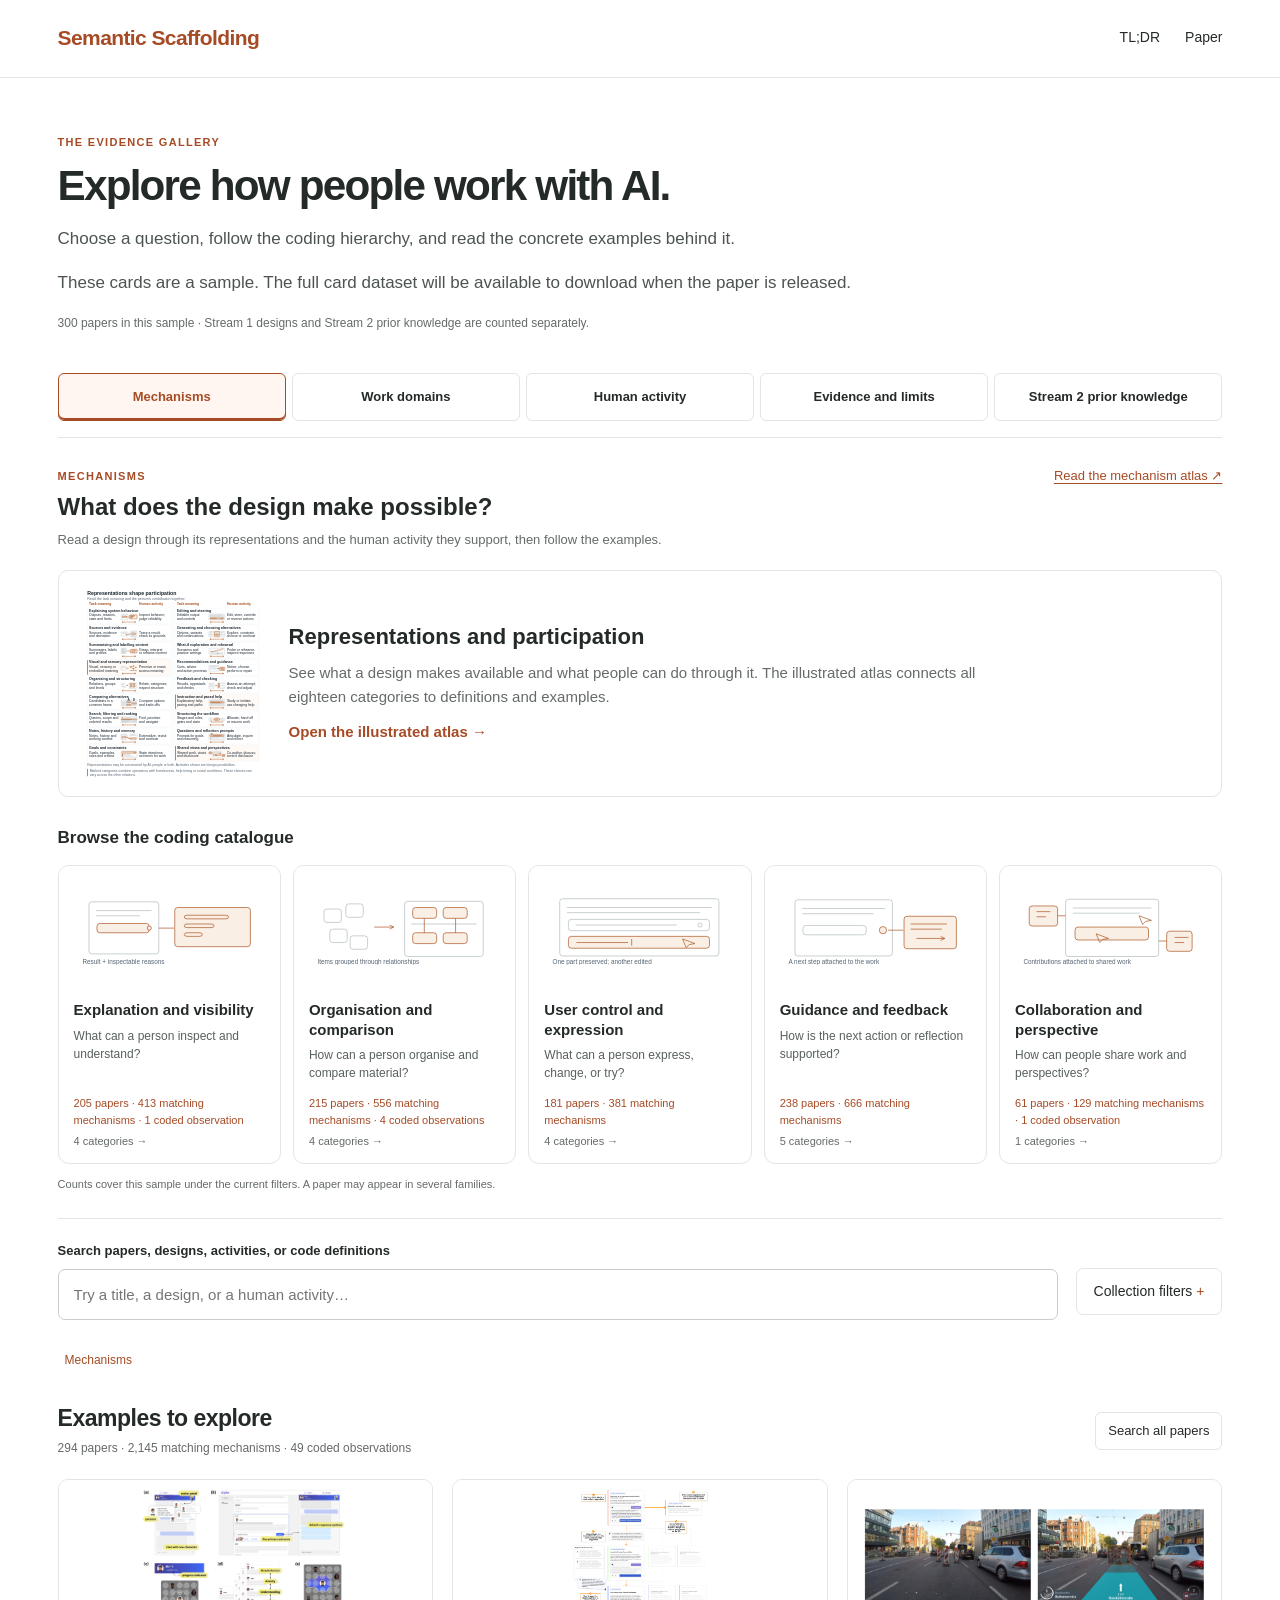
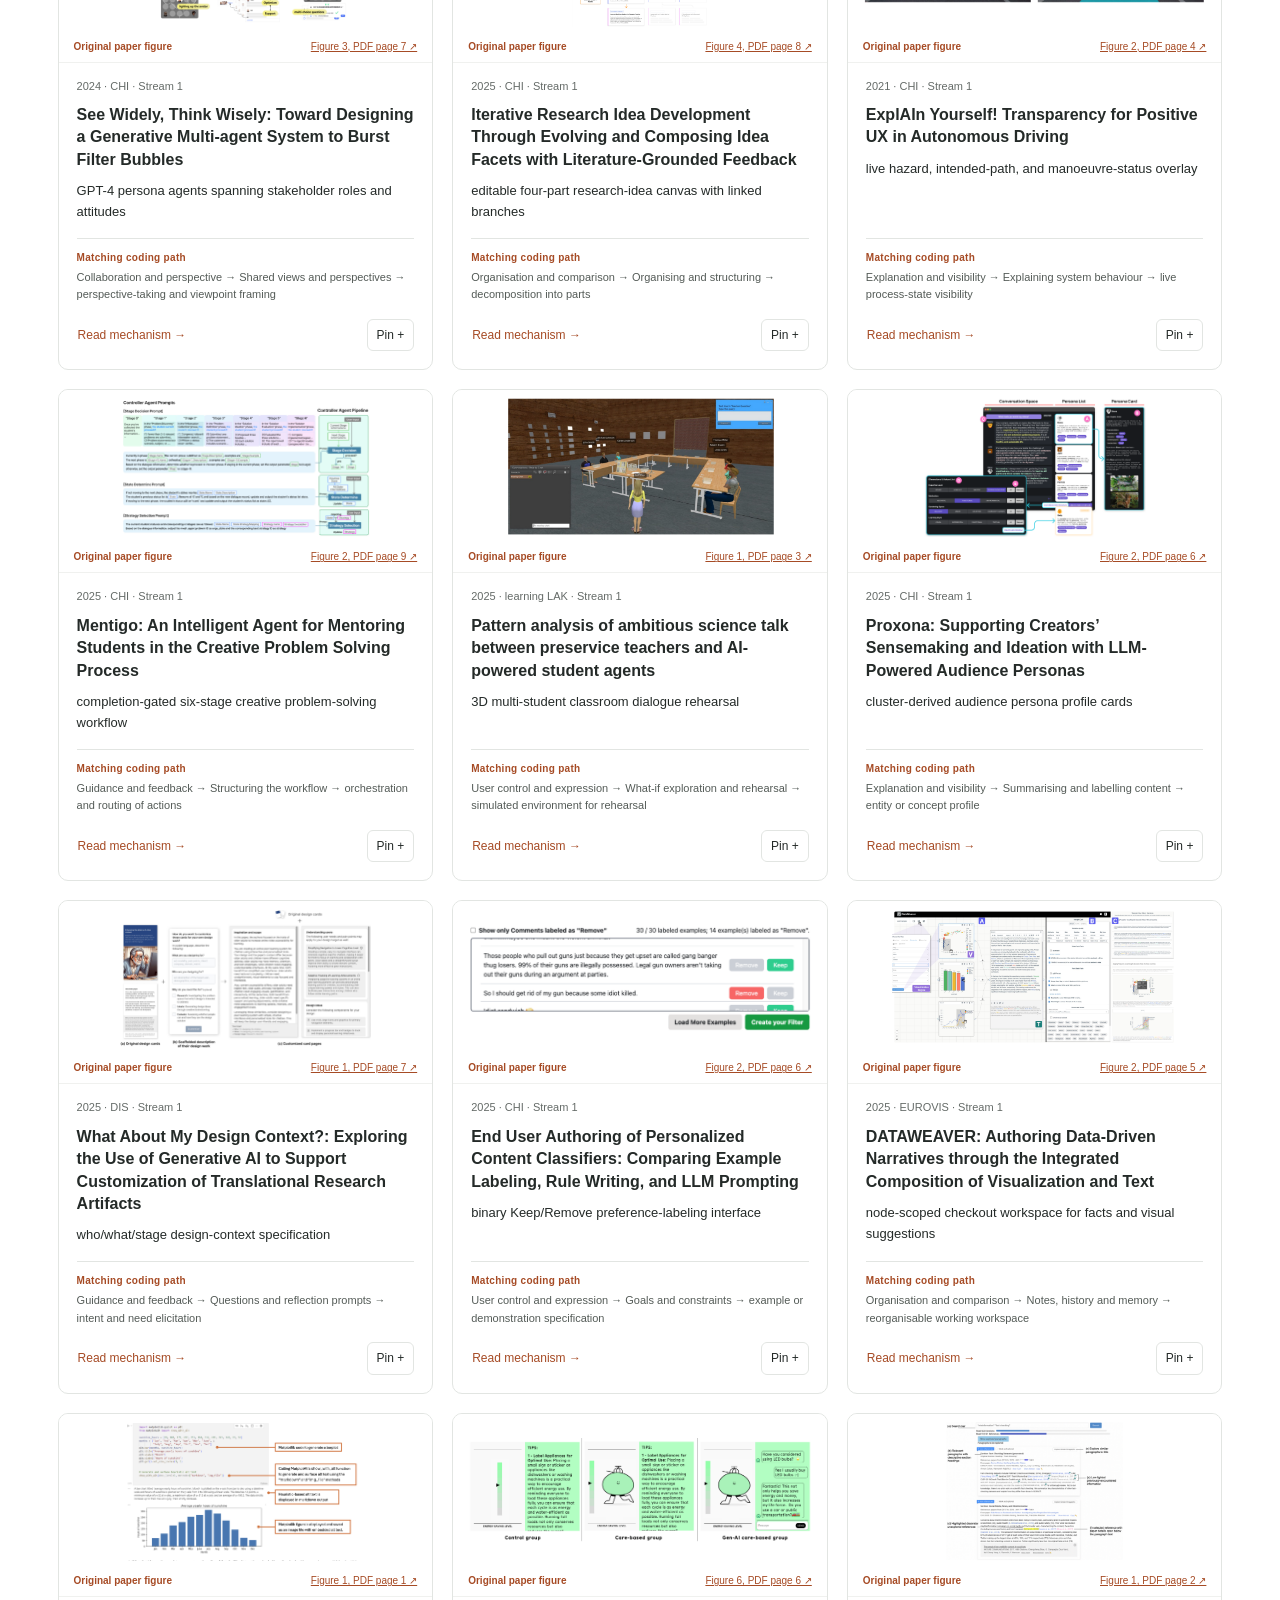
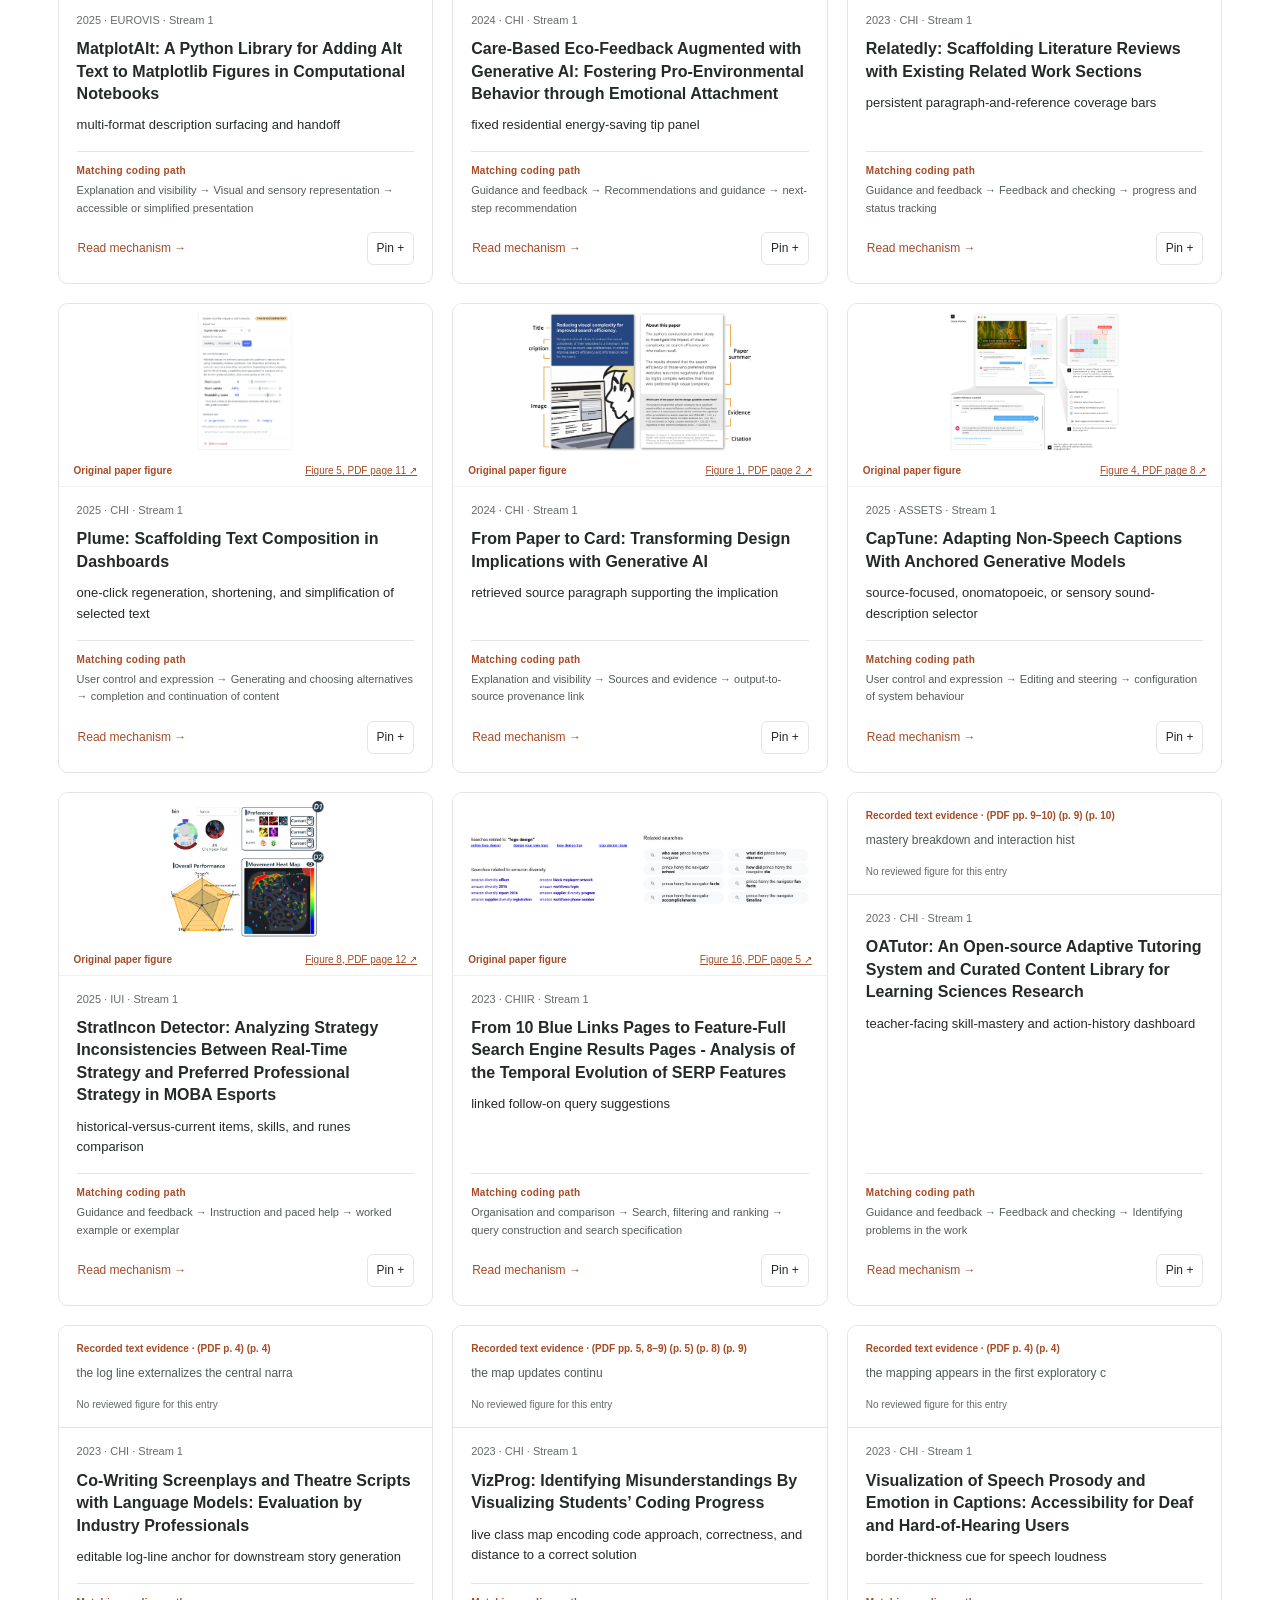
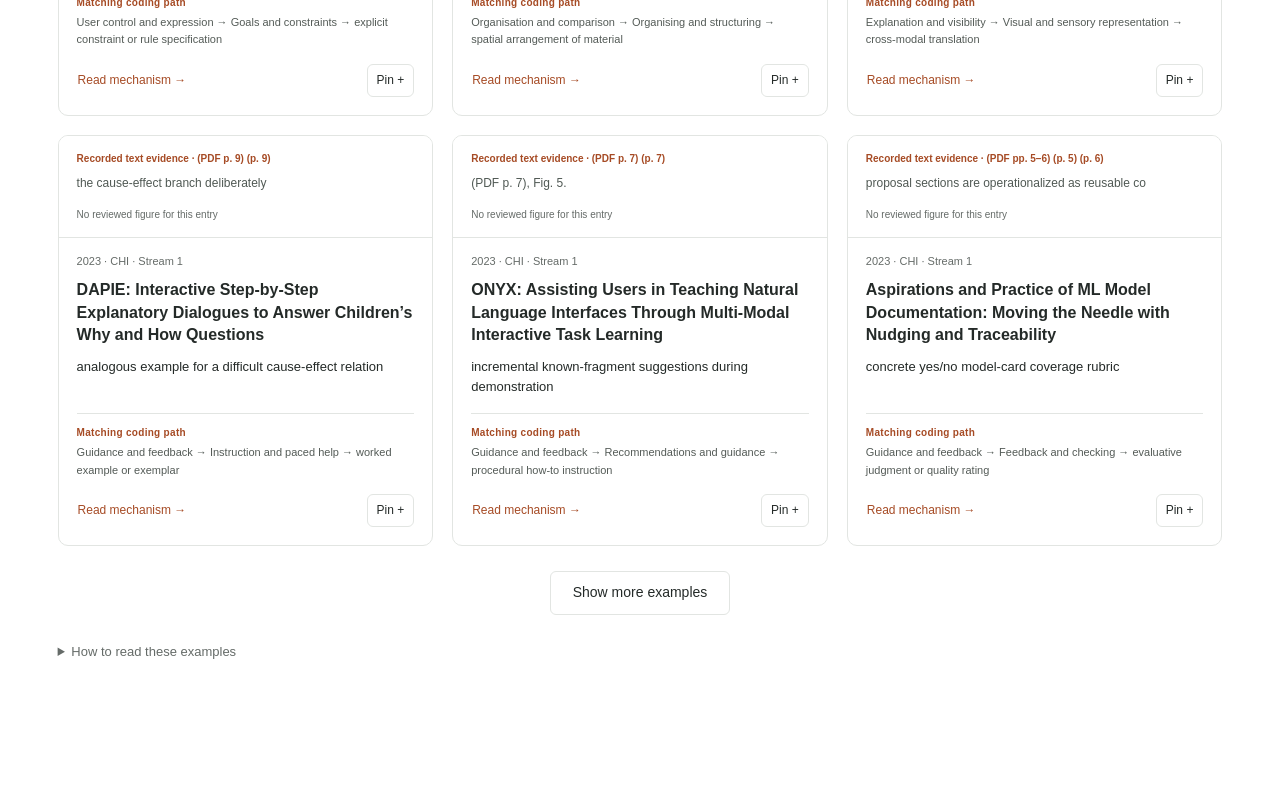
==== commit 3feb46a9: "Publish revised argument and relational mechanism atlas" ====
--- a/card-gallery.html
+++ b/card-gallery.html
@@ -21,7 +21,7 @@
 <header class="gallery-header"><a class="brand" href="index.html">Semantic Scaffolding</a><nav aria-label="Publication"><a href="index.html">TL;DR</a><a href="living-paper.html">Paper</a></nav></header>
 <main>
 <header class="gallery-intro"><p class="eyebrow">The evidence gallery</p><h1>Explore how people work with AI.</h1><p>Choose a question, follow the coding hierarchy, and read the concrete examples behind it.</p><p class="gallery-sample-note">These cards are a sample. The full card dataset will be available to download when the paper is released.</p><p class="inventory">300 papers in this sample · Stream 1 designs and Stream 2 prior knowledge are counted separately.</p></header>
-<section aria-labelledby="family-heading" class="design-entry"><nav aria-label="Ways to explore the evidence" class="coding-lenses" id="coding-lenses"></nav><div class="section-heading"><div><p class="eyebrow" id="route-eyebrow">Mechanisms</p><h2 id="family-heading">What does the design make possible?</h2><p class="route-description" id="route-description">Family → category → facet → observed variation → source evidence.</p></div><a href="design-space-atlas.html" id="route-atlas-link">Read the mechanism atlas ↗</a></div><div aria-live="polite" class="family-tiles" id="family-tiles"><p class="loading-state">Loading the mechanism families…</p></div><p class="family-count-scope" id="family-count-scope"></p></section>
+<section aria-labelledby="family-heading" class="design-entry"><nav aria-label="Ways to explore the evidence" class="coding-lenses" id="coding-lenses"></nav><div class="section-heading"><div><p class="eyebrow" id="route-eyebrow">Mechanisms</p><h2 id="family-heading">What does the design make possible?</h2><p class="route-description" id="route-description">Read a design through its representations and the human activity they support, then follow the examples.</p></div><a href="design-space-atlas.html" id="route-atlas-link">Read the mechanism atlas ↗</a></div><a class="relation-entry" href="design-space-atlas.html" id="relation-entry"><img alt="Preview of eighteen illustrated representation and human-activity relations" height="1058" loading="lazy" src="assets/design-space-atlas/overview.svg" width="1008"/><span><strong>Representations and participation</strong><span>See what a design makes available and what people can do through it. The illustrated atlas connects all eighteen categories to definitions and examples.</span><span class="relation-entry-link">Open the illustrated atlas →</span></span></a><h3 class="catalogue-heading" id="catalogue-heading">Browse the coding catalogue</h3><div aria-live="polite" class="family-tiles" id="family-tiles"><p class="loading-state">Loading the mechanism families…</p></div><p class="family-count-scope" id="family-count-scope"></p></section>
 <section aria-label="Explore examples" class="gallery-workspace">
 <div class="gallery-toolbar"><div class="gallery-search"><label for="gallery-search">Search papers, designs, activities, or code definitions</label><input autocomplete="off" id="gallery-search" placeholder="Try a title, a design, or a human activity…" type="search"/><div class="code-search" hidden="" id="code-search"></div></div><details class="gallery-filters"><summary>Collection filters <span id="filter-badge"></span></summary><div class="filter-fields">
 <label for="filter-view">Browse<select id="filter-view"><option value="ai">AI systems</option><option value="theory">Theory &amp; prior work</option><option value="pending">Awaiting scope check</option><option value="all">All sample papers</option></select></label>
@@ -39,5 +39,5 @@
 <aside aria-label="Pinned examples" class="comparison-tray" hidden="" id="comparison-tray"></aside>
 <dialog aria-labelledby="comparison-title" class="comparison-dialog" id="comparison-dialog"><div class="detail-tools"><h2 id="comparison-title">Compare examples</h2><button data-close-compare="" type="button">Close comparison</button></div><p>Only recorded design, activity, and evidence are shown. Missing information stays unreported.</p><div id="comparison-content"></div></dialog>
 <dialog aria-label="Paper cards" class="gallery-detail" id="paper-detail"><div class="empty-detail"><h2>Choose an example</h2><p>Read its recorded design and source evidence here.</p></div></dialog>
-<noscript><section class="gallery-workspace"><h2>Explore the design families</h2><p>The static atlas includes family and category definitions, illustrations, and linked examples.</p><ul><li><a href="design-space-atlas.html#FC-A1">Explanation and visibility</a></li><li><a href="design-space-atlas.html#FC-A2">Organisation and comparison</a></li><li><a href="design-space-atlas.html#FC-A3">User control and expression</a></li><li><a href="design-space-atlas.html#FC-A4">Guidance and feedback</a></li><li><a href="design-space-atlas.html#FC-A5">Collaboration and perspective</a></li></ul><p><a href="design-space-atlas.html">All categories and facets in the design atlas</a> · <a href="paper-cards-data/index.json">Download the sample paper index</a></p></section><style>.family-tiles,.coding-lenses,.gallery-workspace:has(#card-results){display:none}</style></noscript>
+<noscript><section class="gallery-workspace"><h2>Explore representations and participation</h2><p>The static atlas relates task representations to human activity, with category definitions, illustrations and linked examples. Browse the coding catalogue below.</p><ul><li><a href="design-space-atlas.html#FC-A1">Explanation and visibility</a></li><li><a href="design-space-atlas.html#FC-A2">Organisation and comparison</a></li><li><a href="design-space-atlas.html#FC-A3">User control and expression</a></li><li><a href="design-space-atlas.html#FC-A4">Guidance and feedback</a></li><li><a href="design-space-atlas.html#FC-A5">Collaboration and perspective</a></li></ul><p><a href="design-space-atlas.html">All categories and facets in the design atlas</a> · <a href="paper-cards-data/index.json">Download the sample paper index</a></p></section><style>.family-tiles,.coding-lenses,.gallery-workspace:has(#card-results){display:none}</style></noscript>
 </main></body></html>
--- a/unified-cards.css
+++ b/unified-cards.css
@@ -23,3 +23,6 @@
 @media(max-width:1050px){.coding-lenses button{font-size:12px;padding-inline:8px}.node-choices{grid-template-columns:repeat(2,minmax(0,1fr))}}
 @media(max-width:700px){.coding-lenses{grid-template-columns:repeat(2,minmax(0,1fr));margin-bottom:22px}.coding-lenses button{font-size:12px;min-height:42px}.coding-lenses button:last-child{grid-column:1/-1}.section-heading h2{font-size:21px;max-width:none}.section-heading{align-items:flex-start}.route-description{font-size:12px}.section-heading>a{max-width:95px;flex:none}.family-tile .family-illustration{height:105px}.family-next{padding-inline:13px}.coding-breadcrumbs button{max-width:220px;font-size:11px}.node-choices button{padding:13px}.hierarchy-level>h3{font-size:16px}.availability-details li{display:block}.availability-details li>span{display:block;font-size:11px}.example-evidence{padding:13px}.example-evidence p{font-size:12px}.example-visual{height:155px}.example-visual img{height:122px}.example-visual figcaption{left:10px;right:10px;display:block;bottom:5px}.example-visual .visual-label{font-size:9px}.example-visual figcaption a{font-size:9px}}
 @media(max-width:420px){.node-choices{grid-template-columns:1fr}.example-visual{height:185px}.example-visual img{height:149px}.example-visual figcaption{display:flex}.family-tile .family-illustration{height:95px}.family-label{font-size:13px}.family-description{font-size:11px}.family-next{font-size:10px}}
+
+/* The shared relational atlas introduces design choices; coding tiles retain their count scope. */
+.relation-entry{display:grid;grid-template-columns:180px minmax(0,1fr);gap:26px;align-items:center;margin:20px 0 28px;padding:18px 24px;border:1px solid var(--line);border-radius:10px;text-decoration:none;color:var(--ink);background:#fff}.relation-entry:hover{border-color:var(--orange)}.relation-entry img{display:block;width:180px;height:auto;max-height:190px;object-fit:contain}.relation-entry>span{display:grid;gap:11px;max-width:720px}.relation-entry strong{font-size:22px;line-height:1.25}.relation-entry>span>span{font-size:15px;line-height:1.6;color:var(--muted)}.relation-entry .relation-entry-link{color:var(--orange);font-weight:600}.catalogue-heading{font-size:17px;font-weight:600;margin:24px 0 14px}@media(max-width:620px){.relation-entry{grid-template-columns:94px minmax(0,1fr);gap:16px;padding:14px}.relation-entry img{width:94px}.relation-entry strong{font-size:18px}.relation-entry>span>span{font-size:13px}}
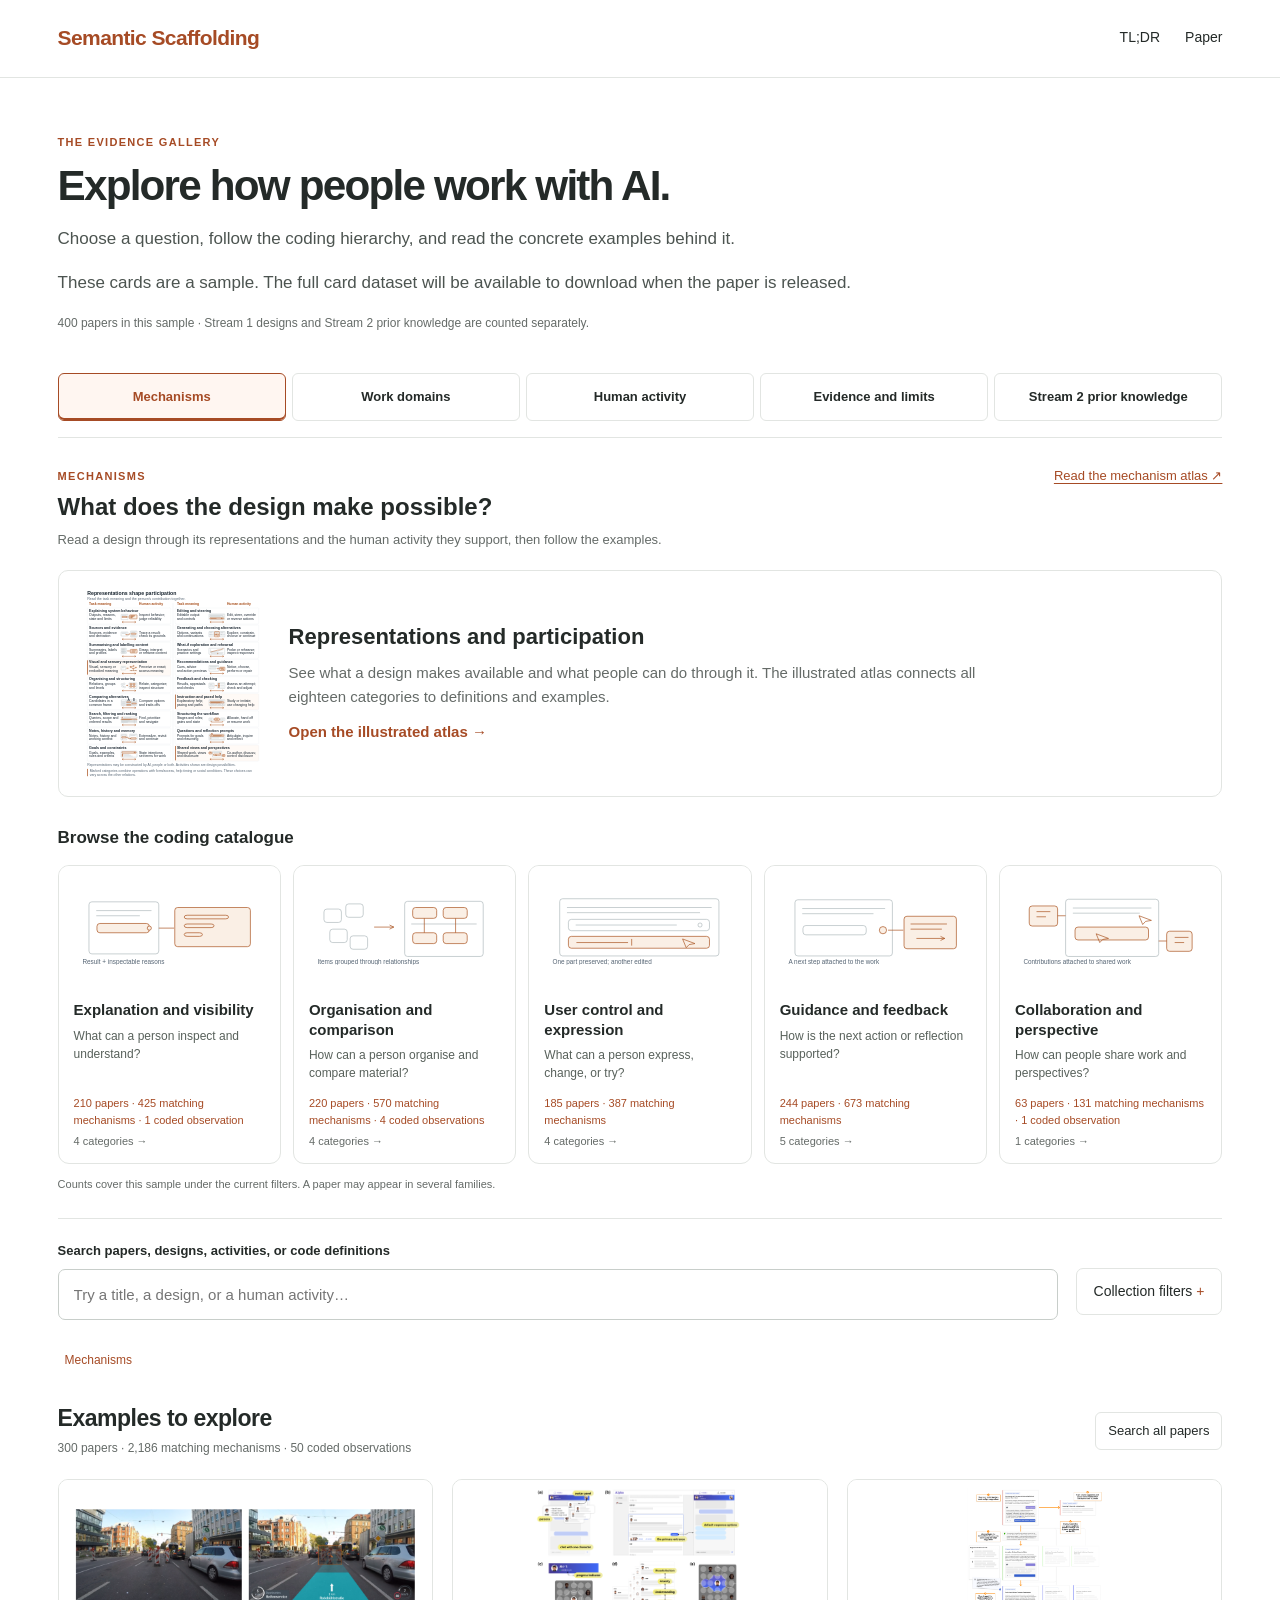
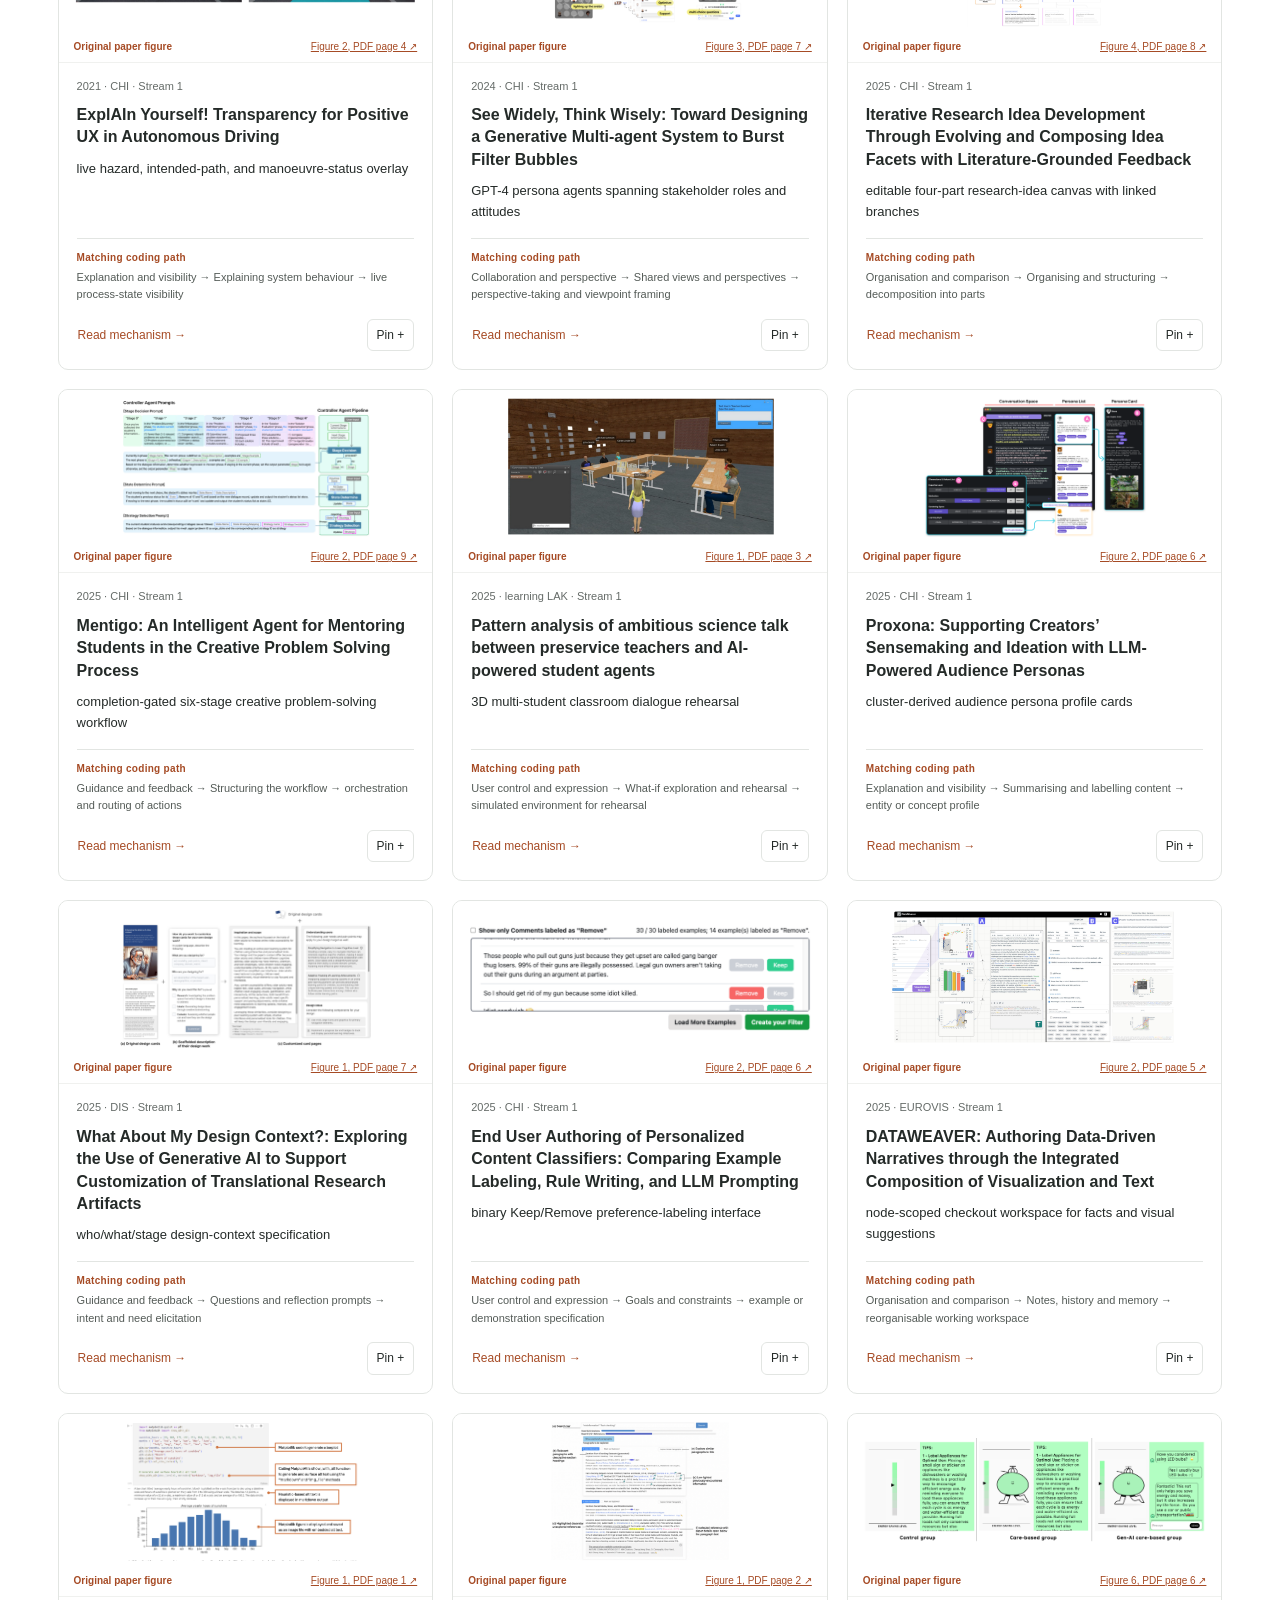
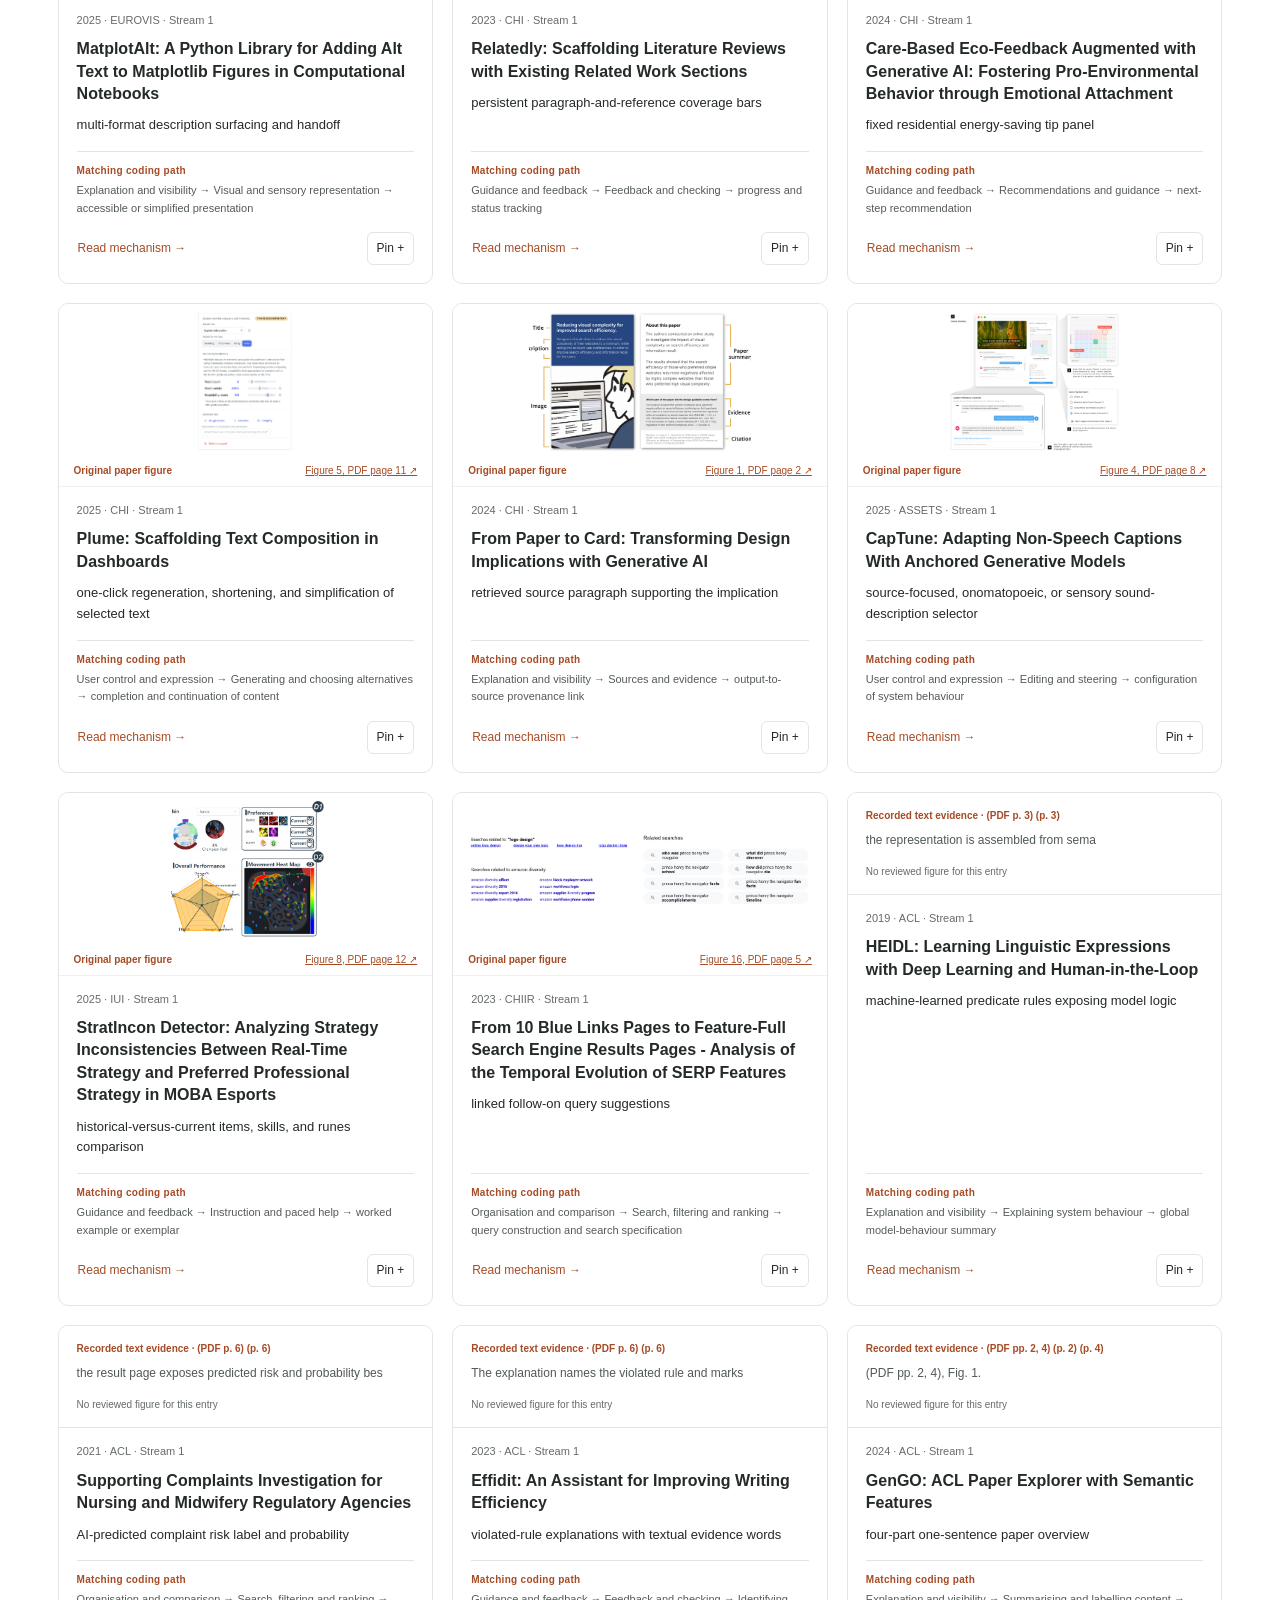
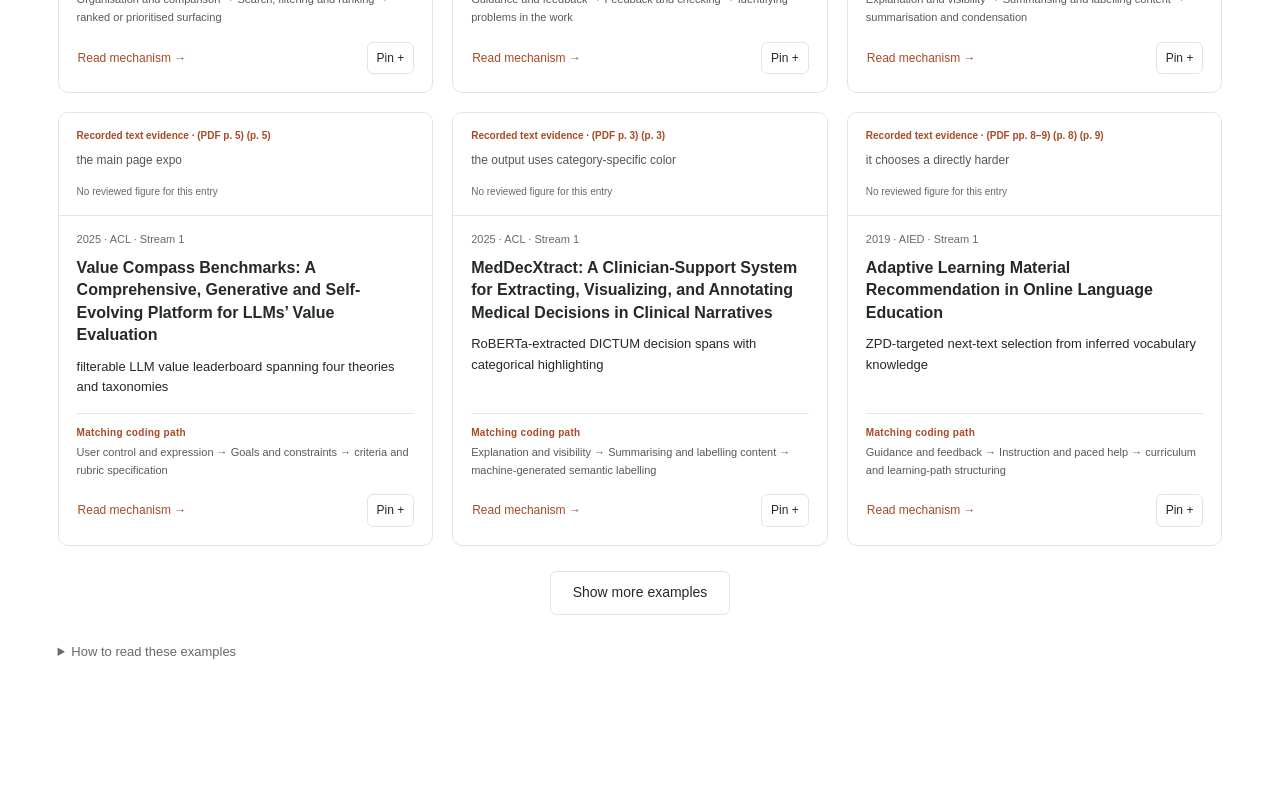
==== commit 07619c57: "Expand the public card sample and fill both discovery shelves" ====
--- a/card-gallery.html
+++ b/card-gallery.html
@@ -20,7 +20,7 @@
 <body><a class="skip" href="#card-results">Skip to examples</a>
 <header class="gallery-header"><a class="brand" href="index.html">Semantic Scaffolding</a><nav aria-label="Publication"><a href="index.html">TL;DR</a><a href="living-paper.html">Paper</a></nav></header>
 <main>
-<header class="gallery-intro"><p class="eyebrow">The evidence gallery</p><h1>Explore how people work with AI.</h1><p>Choose a question, follow the coding hierarchy, and read the concrete examples behind it.</p><p class="gallery-sample-note">These cards are a sample. The full card dataset will be available to download when the paper is released.</p><p class="inventory">300 papers in this sample · Stream 1 designs and Stream 2 prior knowledge are counted separately.</p></header>
+<header class="gallery-intro"><p class="eyebrow">The evidence gallery</p><h1>Explore how people work with AI.</h1><p>Choose a question, follow the coding hierarchy, and read the concrete examples behind it.</p><p class="gallery-sample-note">These cards are a sample. The full card dataset will be available to download when the paper is released.</p><p class="inventory">400 papers in this sample · Stream 1 designs and Stream 2 prior knowledge are counted separately.</p></header>
 <section aria-labelledby="family-heading" class="design-entry"><nav aria-label="Ways to explore the evidence" class="coding-lenses" id="coding-lenses"></nav><div class="section-heading"><div><p class="eyebrow" id="route-eyebrow">Mechanisms</p><h2 id="family-heading">What does the design make possible?</h2><p class="route-description" id="route-description">Read a design through its representations and the human activity they support, then follow the examples.</p></div><a href="design-space-atlas.html" id="route-atlas-link">Read the mechanism atlas ↗</a></div><a class="relation-entry" href="design-space-atlas.html" id="relation-entry"><img alt="Preview of eighteen illustrated representation and human-activity relations" height="1058" loading="lazy" src="assets/design-space-atlas/overview.svg" width="1008"/><span><strong>Representations and participation</strong><span>See what a design makes available and what people can do through it. The illustrated atlas connects all eighteen categories to definitions and examples.</span><span class="relation-entry-link">Open the illustrated atlas →</span></span></a><h3 class="catalogue-heading" id="catalogue-heading">Browse the coding catalogue</h3><div aria-live="polite" class="family-tiles" id="family-tiles"><p class="loading-state">Loading the mechanism families…</p></div><p class="family-count-scope" id="family-count-scope"></p></section>
 <section aria-label="Explore examples" class="gallery-workspace">
 <div class="gallery-toolbar"><div class="gallery-search"><label for="gallery-search">Search papers, designs, activities, or code definitions</label><input autocomplete="off" id="gallery-search" placeholder="Try a title, a design, or a human activity…" type="search"/><div class="code-search" hidden="" id="code-search"></div></div><details class="gallery-filters"><summary>Collection filters <span id="filter-badge"></span></summary><div class="filter-fields">
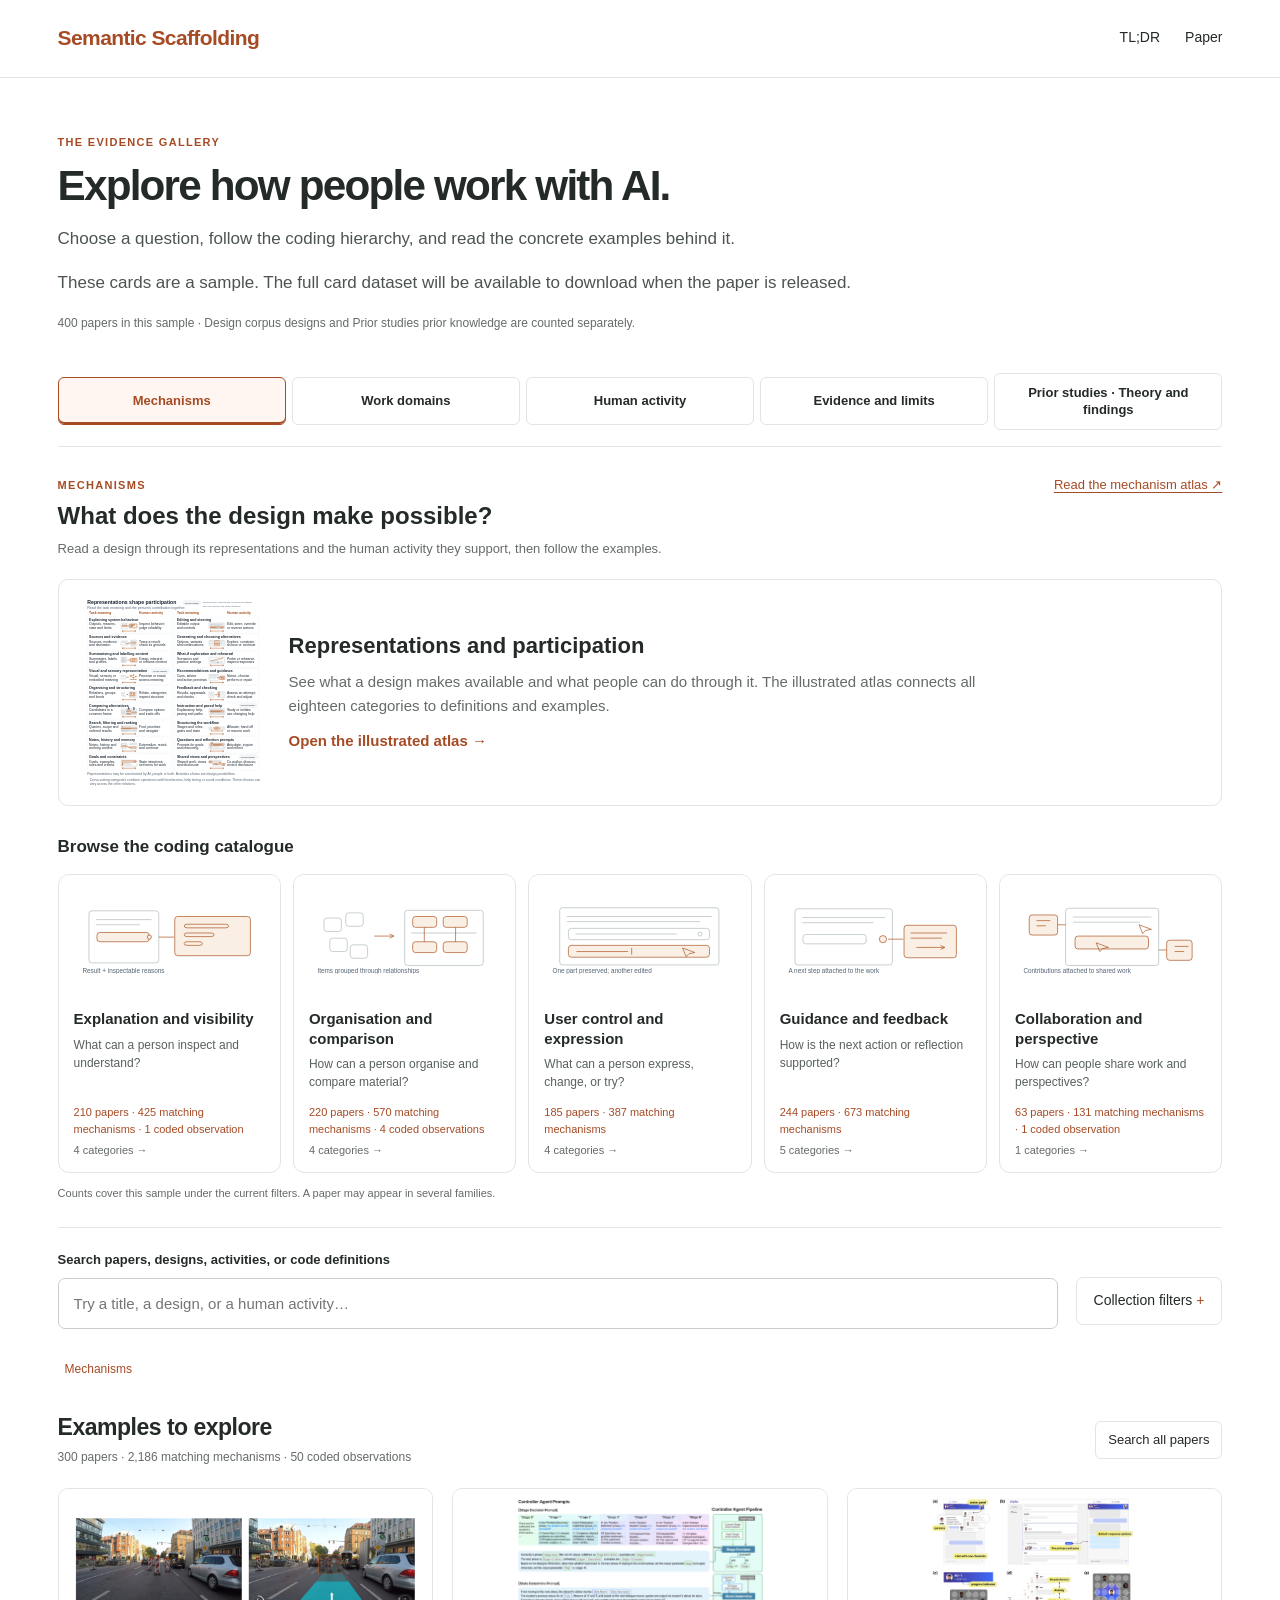
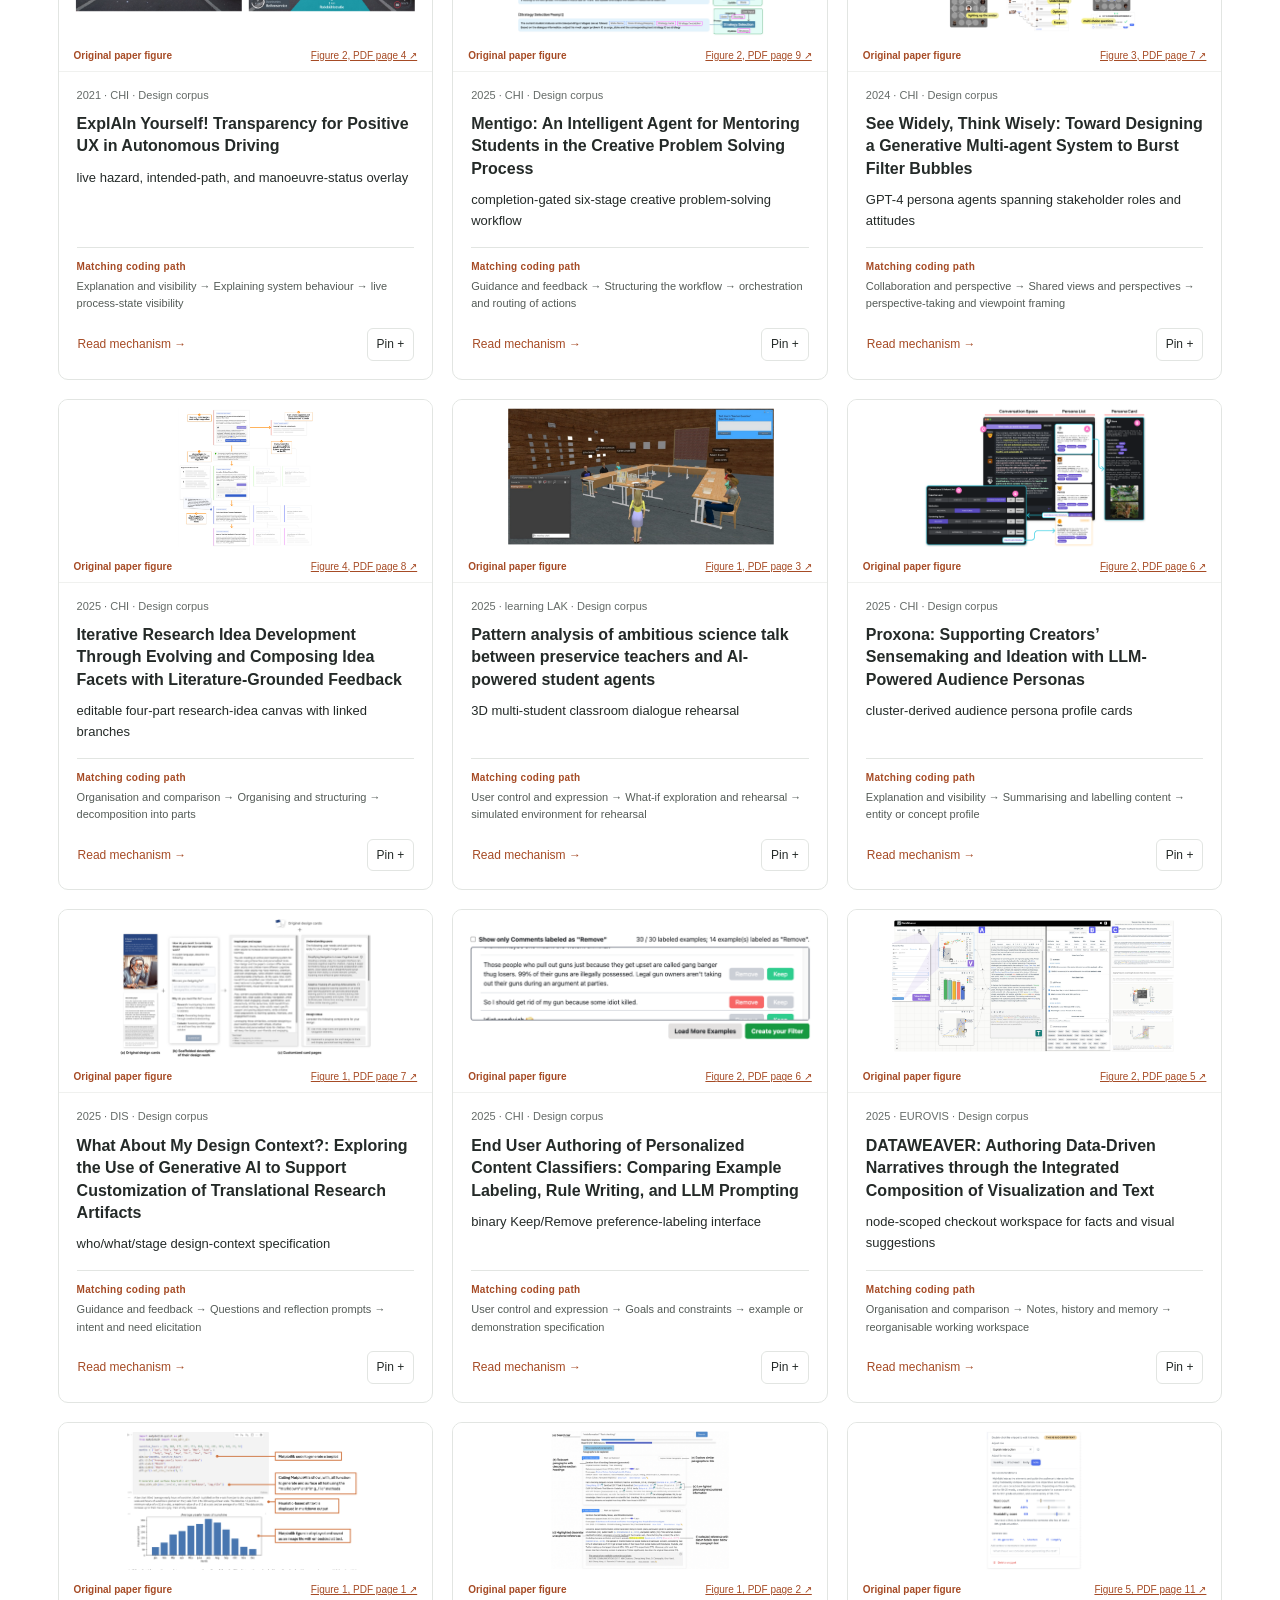
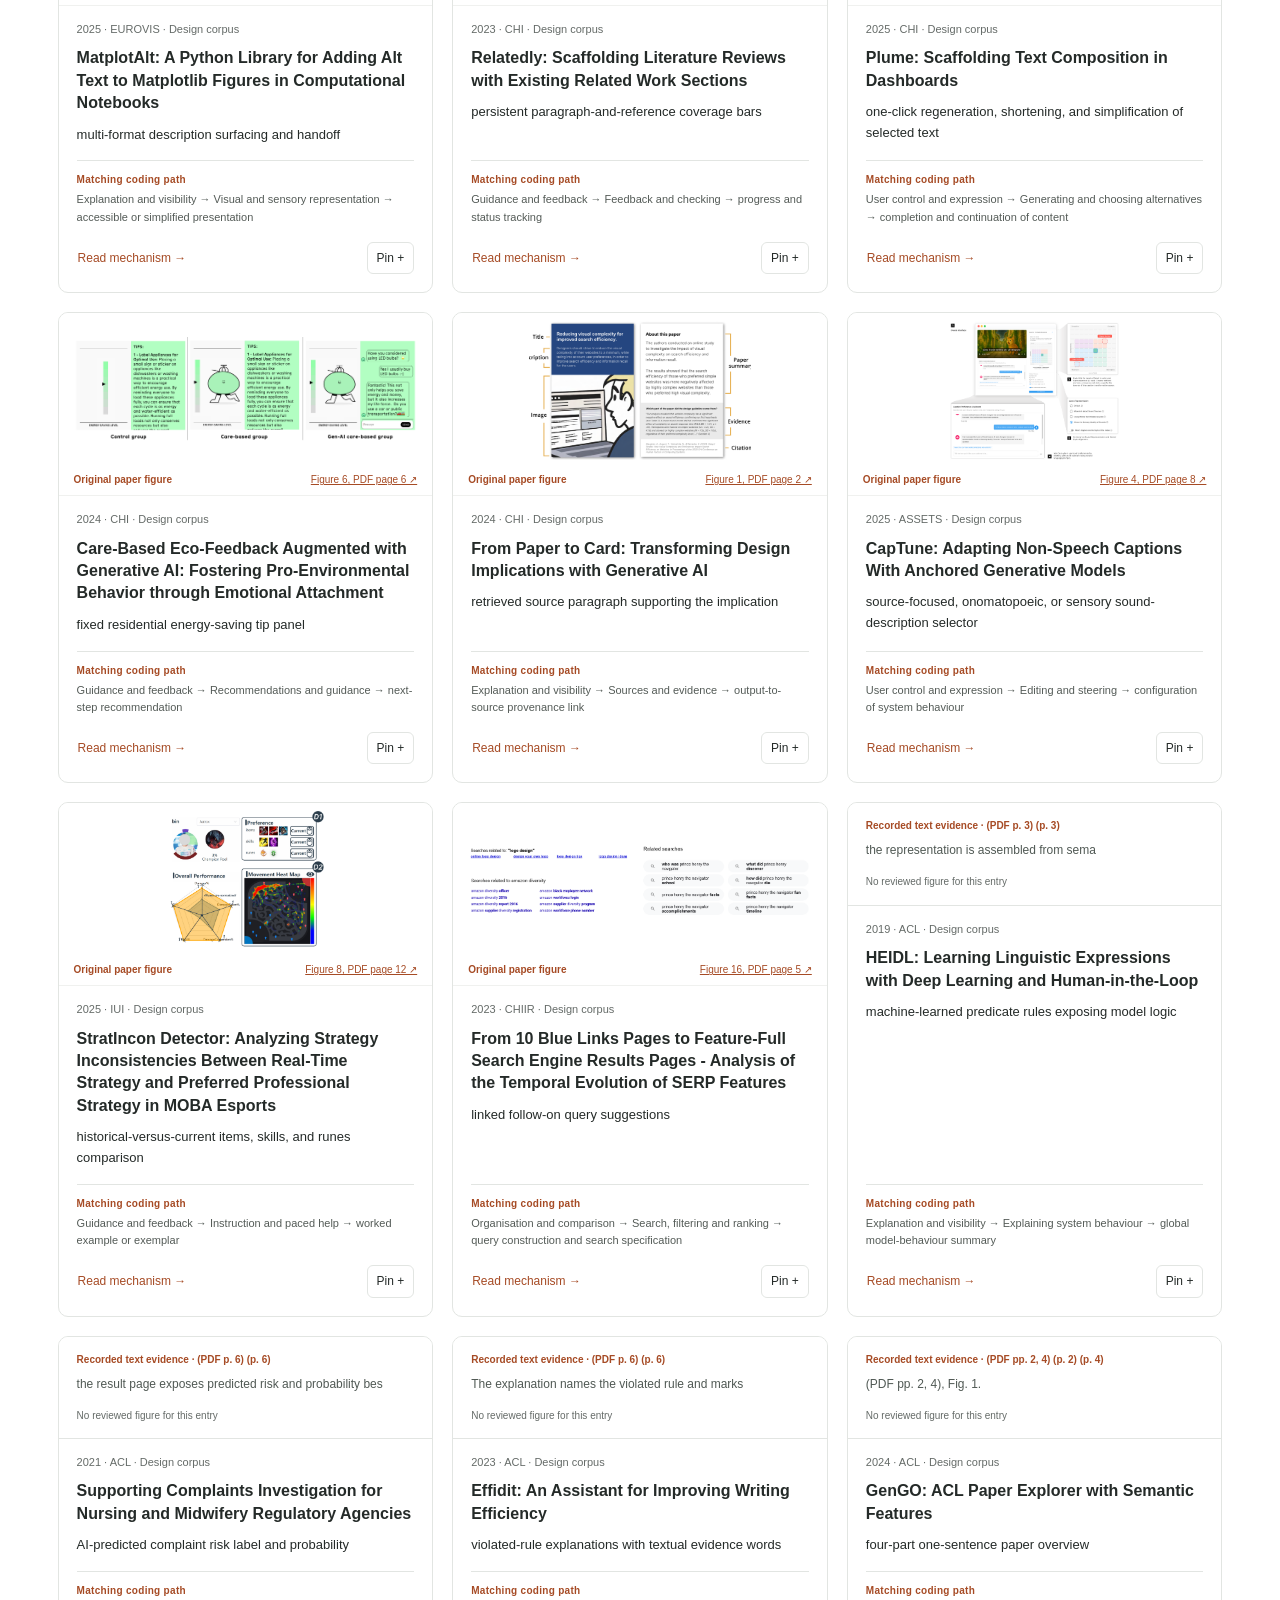
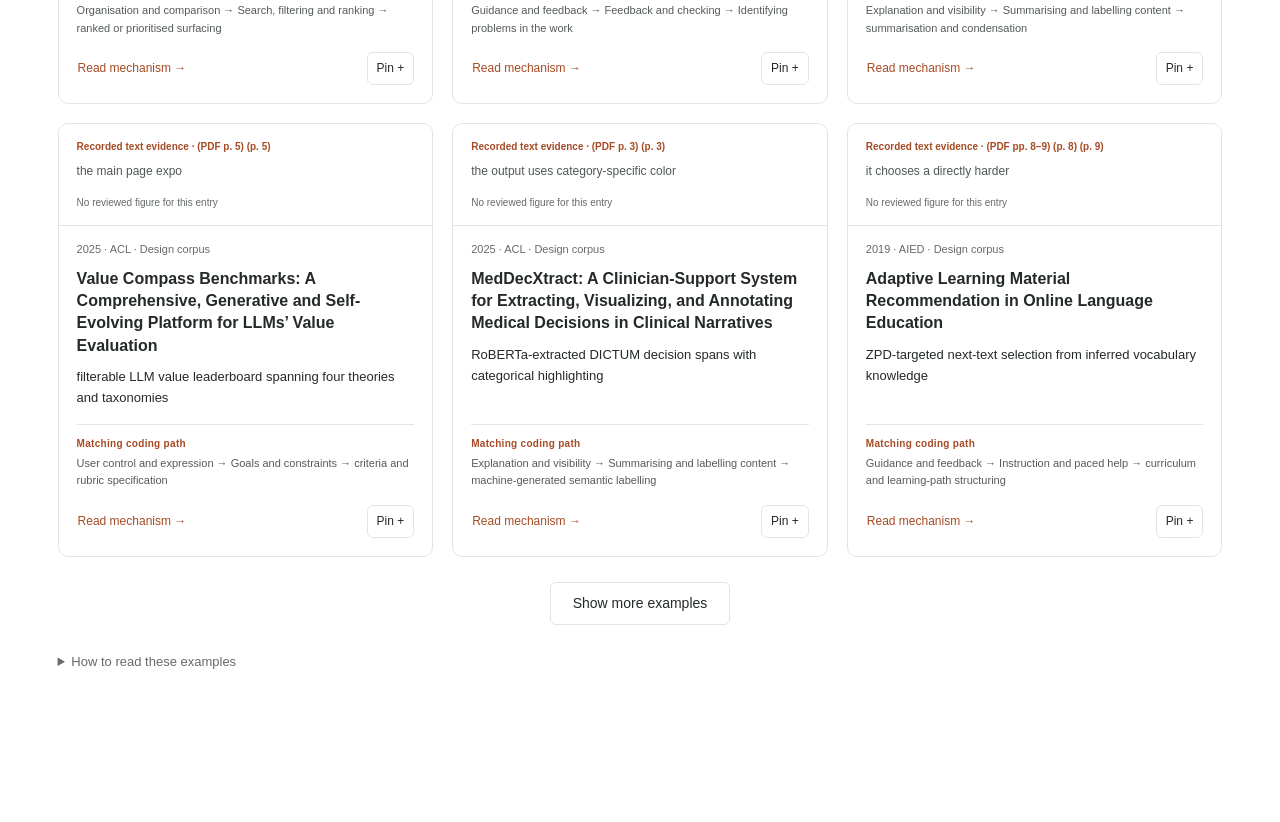
==== commit 6cdc1090: "Name the review's two bodies of work consistently Use Design corpus and Prior studies across public " ====
--- a/card-gallery.html
+++ b/card-gallery.html
@@ -20,16 +20,16 @@
 <body><a class="skip" href="#card-results">Skip to examples</a>
 <header class="gallery-header"><a class="brand" href="index.html">Semantic Scaffolding</a><nav aria-label="Publication"><a href="index.html">TL;DR</a><a href="living-paper.html">Paper</a></nav></header>
 <main>
-<header class="gallery-intro"><p class="eyebrow">The evidence gallery</p><h1>Explore how people work with AI.</h1><p>Choose a question, follow the coding hierarchy, and read the concrete examples behind it.</p><p class="gallery-sample-note">These cards are a sample. The full card dataset will be available to download when the paper is released.</p><p class="inventory">400 papers in this sample · Stream 1 designs and Stream 2 prior knowledge are counted separately.</p></header>
+<header class="gallery-intro"><p class="eyebrow">The evidence gallery</p><h1>Explore how people work with AI.</h1><p>Choose a question, follow the coding hierarchy, and read the concrete examples behind it.</p><p class="gallery-sample-note">These cards are a sample. The full card dataset will be available to download when the paper is released.</p><p class="inventory">400 papers in this sample · Design corpus designs and Prior studies prior knowledge are counted separately.</p></header>
 <section aria-labelledby="family-heading" class="design-entry"><nav aria-label="Ways to explore the evidence" class="coding-lenses" id="coding-lenses"></nav><div class="section-heading"><div><p class="eyebrow" id="route-eyebrow">Mechanisms</p><h2 id="family-heading">What does the design make possible?</h2><p class="route-description" id="route-description">Read a design through its representations and the human activity they support, then follow the examples.</p></div><a href="design-space-atlas.html" id="route-atlas-link">Read the mechanism atlas ↗</a></div><a class="relation-entry" href="design-space-atlas.html" id="relation-entry"><img alt="Preview of eighteen illustrated representation and human-activity relations" height="1058" loading="lazy" src="assets/design-space-atlas/overview.svg" width="1008"/><span><strong>Representations and participation</strong><span>See what a design makes available and what people can do through it. The illustrated atlas connects all eighteen categories to definitions and examples.</span><span class="relation-entry-link">Open the illustrated atlas →</span></span></a><h3 class="catalogue-heading" id="catalogue-heading">Browse the coding catalogue</h3><div aria-live="polite" class="family-tiles" id="family-tiles"><p class="loading-state">Loading the mechanism families…</p></div><p class="family-count-scope" id="family-count-scope"></p></section>
 <section aria-label="Explore examples" class="gallery-workspace">
 <div class="gallery-toolbar"><div class="gallery-search"><label for="gallery-search">Search papers, designs, activities, or code definitions</label><input autocomplete="off" id="gallery-search" placeholder="Try a title, a design, or a human activity…" type="search"/><div class="code-search" hidden="" id="code-search"></div></div><details class="gallery-filters"><summary>Collection filters <span id="filter-badge"></span></summary><div class="filter-fields">
-<label for="filter-view">Browse<select id="filter-view"><option value="ai">AI systems</option><option value="theory">Theory &amp; prior work</option><option value="pending">Awaiting scope check</option><option value="all">All sample papers</option></select></label>
+<label for="filter-view">Browse<select id="filter-view"><option value="ai">Design corpus</option><option value="theory">Prior studies</option><option value="pending">Awaiting scope check</option><option value="all">All sample papers</option></select></label>
 <label for="filter-type">Card type<select id="filter-type"><option value="">All card types</option><option value="mechanism">Mechanism</option><option value="lineage">Theory lineage</option><option value="claim">Knowledge claim</option></select></label>
-<label for="filter-stream">Stream<select id="filter-stream"><option value="">Both streams</option><option>Stream 1</option><option>Stream 2</option></select></label>
+<label for="filter-stream">Body of work<select id="filter-stream"><option value="">Both bodies of work</option><option value="Stream 1">Design corpus</option><option value="Stream 2">Prior studies</option></select></label>
 <label for="filter-learning">Learning membership<select id="filter-learning"><option value="">All assessments</option><option value="within">Proposed within</option><option value="outside">Assessed outside</option><option value="unassessed">Unassessed</option></select></label>
 <label for="filter-year">Publication year<select id="filter-year"><option value="">All years</option></select></label>
-<label for="filter-scope">Scope state<select id="filter-scope"><option value="">All scope states</option><option value="retained_ai_indication">AI indication retained</option><option value="owner_checked_ai">Owner checked AI</option><option value="awaiting_owner_check">Awaiting AI check</option><option value="pending">Pending reconciliation</option><option value="comparison_only">Non-AI comparison</option><option value="retained_full_text_correction">Retained correction</option><option value="prior_work">Stream 2 prior work</option></select></label>
+<label for="filter-scope">Scope state<select id="filter-scope"><option value="">All scope states</option><option value="retained_ai_indication">AI indication retained</option><option value="owner_checked_ai">Owner checked AI</option><option value="awaiting_owner_check">Awaiting AI check</option><option value="pending">Pending reconciliation</option><option value="comparison_only">Non-AI comparison</option><option value="retained_full_text_correction">Retained correction</option><option value="prior_work">Prior studies prior work</option></select></label>
 <button id="clear-filters" type="button">Reset exploration</button></div></details></div>
 <div class="coding-navigation" id="coding-navigation"></div>
 <div class="results-heading"><div><h2 id="results-title">Examples to explore</h2><p aria-live="polite" id="gallery-count" role="status">Loading the paper index…</p></div><button id="all-papers" type="button">Search sample papers</button></div>
